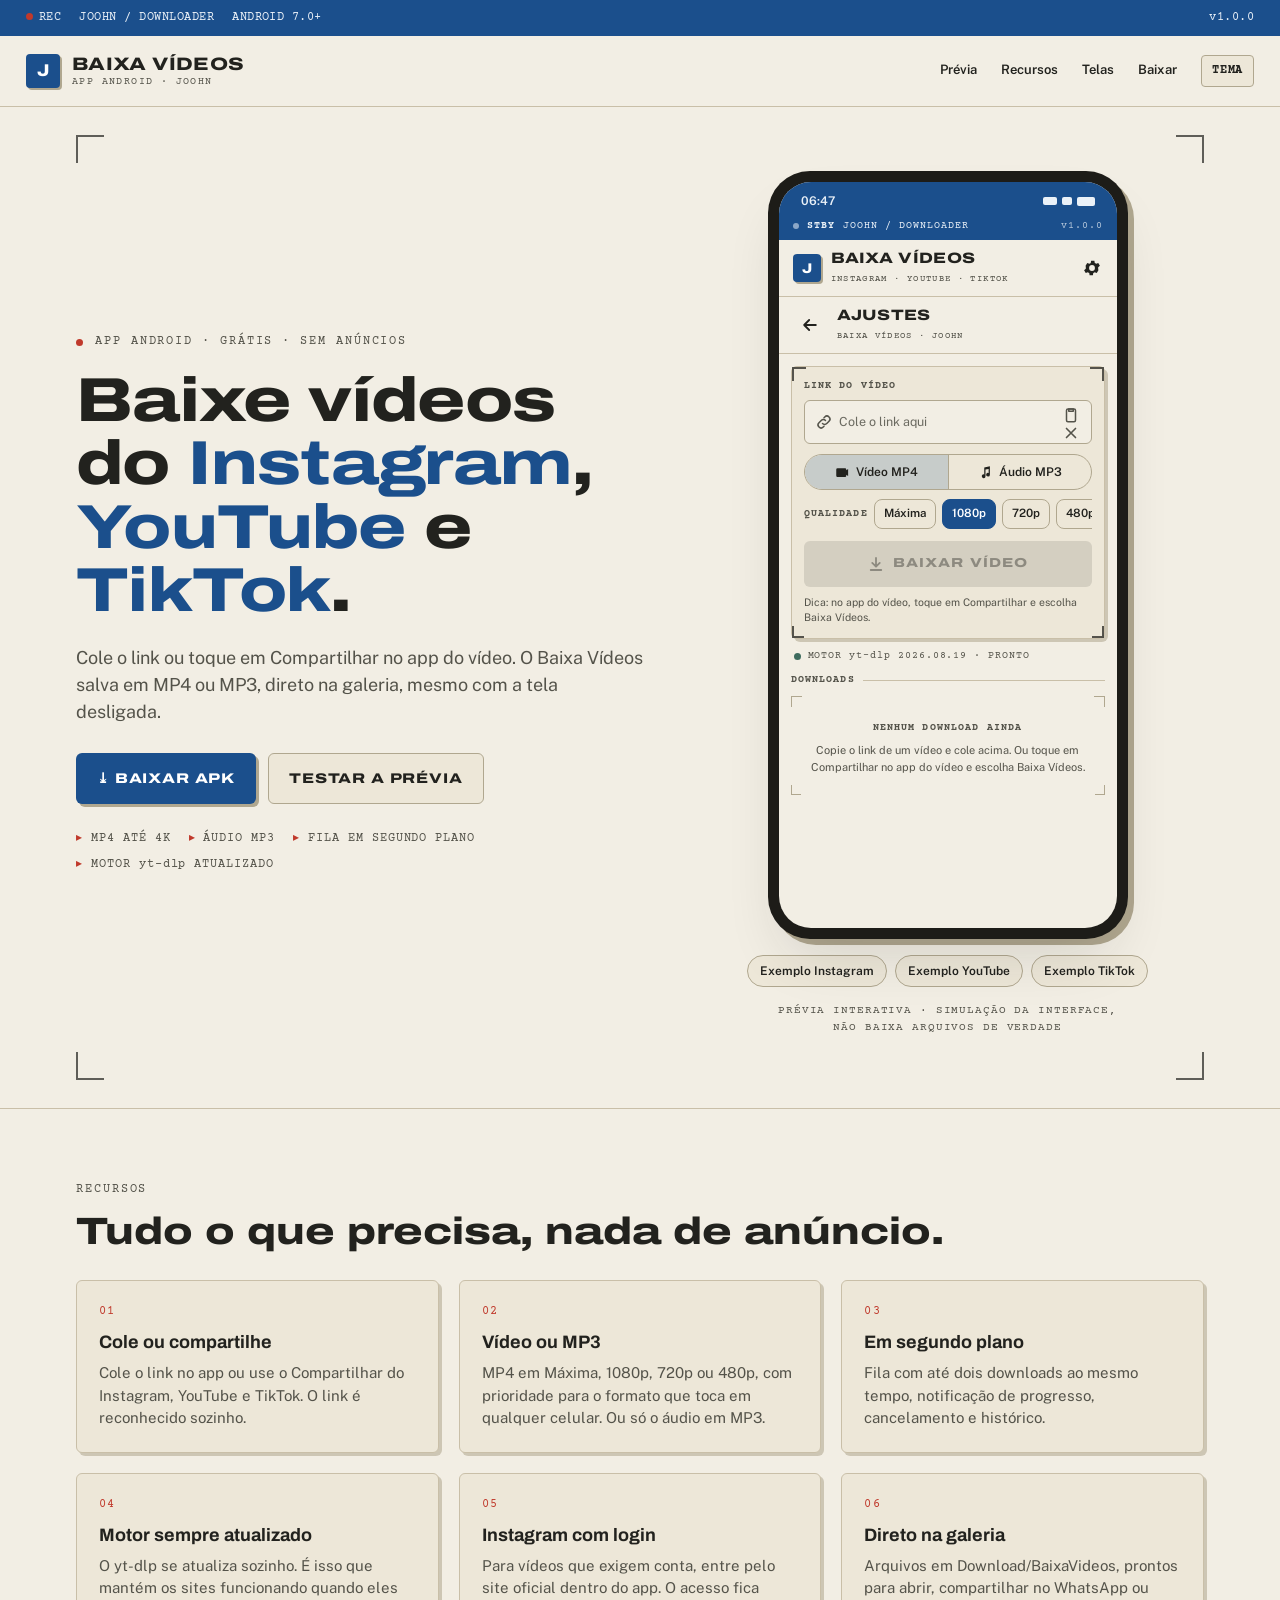
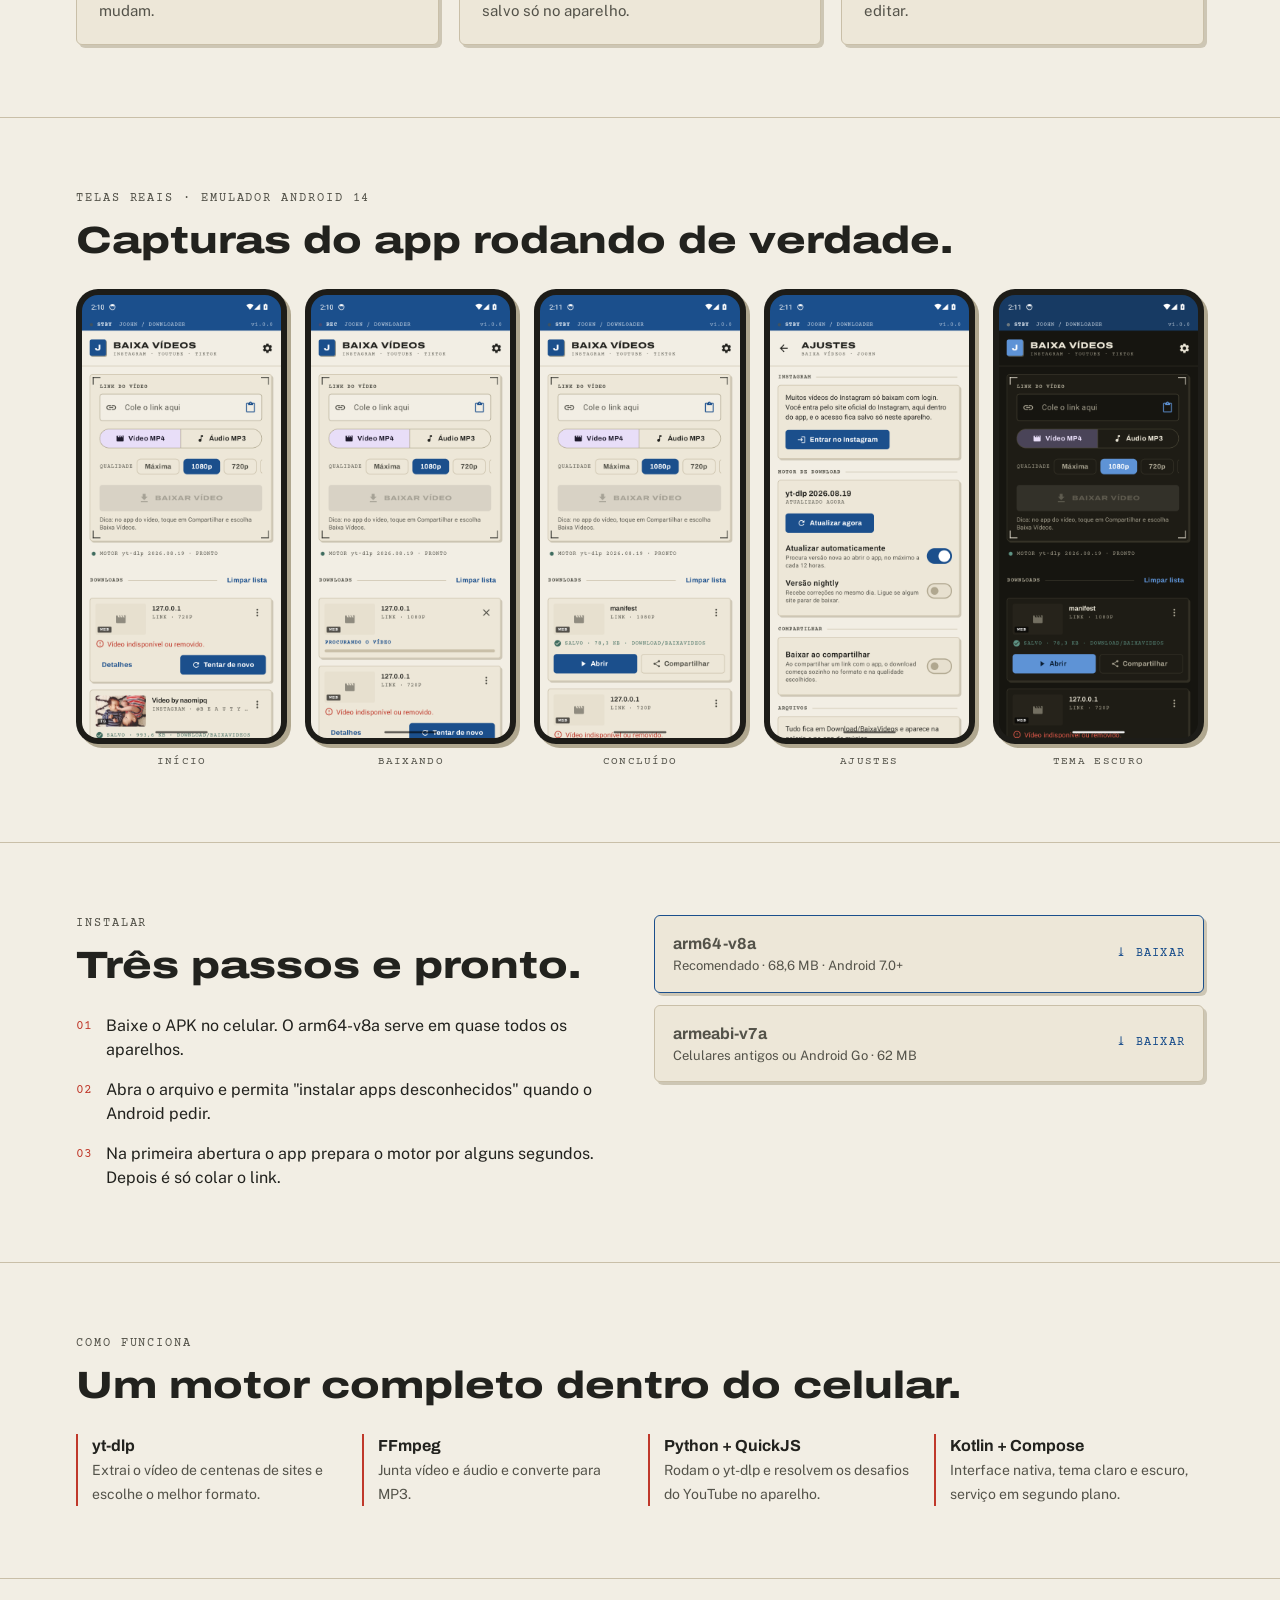
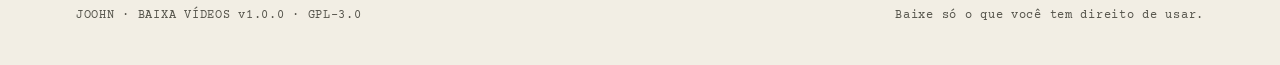
==== baixa-videos/index.html @ c822a789 "Baixa Vídeos: página de prévia interativa do app (index.html) [skip ci] Réplica da tela do app num c" ====
<!DOCTYPE html>
<html lang="pt-BR">
<head>
<meta charset="UTF-8">
<meta name="viewport" content="width=device-width, initial-scale=1.0">
<title>Baixa Vídeos · JOOHN</title>
<meta name="description" content="App Android para baixar vídeos e áudios do Instagram, YouTube e TikTok. Prévia interativa, telas reais e download do APK.">
<link rel="preconnect" href="https://fonts.googleapis.com">
<link rel="preconnect" href="https://fonts.gstatic.com" crossorigin>
<link href="https://fonts.googleapis.com/css2?family=Archivo:wdth,wght@62..125,500..900&family=Courier+Prime:wght@400;700&family=Public+Sans:wght@400;500;600&display=swap" rel="stylesheet">
<style>
  :root{
    --paper:#F2EEE4; --paper-2:#E7E0CF; --panel:#EDE7D8; --ink:#22221E; --ink-soft:#54534A;
    --blue:#1B4F8C; --blue-bright:#2E6DB4; --rec:#C0392B; --line:#C9BFA8; --line-dark:#B0A78F;
    --gold:#B98A2E; --green:#3E6B5E; --strip:#1B4F8C; --on-strip:#EAF1F8; --on-blue:#FFFFFF;
    --phone:#1D1C18; --shadow:rgba(34,34,30,.16);
    color-scheme: light;
  }
  @media (prefers-color-scheme: dark){
    :root:not([data-theme="light"]){
      --paper:#161510; --paper-2:#26231B; --panel:#1E1C15; --ink:#ECE7D8; --ink-soft:#A7A290;
      --blue:#5E93D6; --blue-bright:#82B2EE; --rec:#E15A4C; --line:#39362B; --line-dark:#4B4737;
      --gold:#CB9D41; --green:#5F9485; --strip:#173A63; --on-strip:#EAF1F8; --on-blue:#0B1E33;
      --phone:#050504; --shadow:rgba(0,0,0,.45);
      color-scheme: dark;
    }
  }
  :root[data-theme="dark"]{
    --paper:#161510; --paper-2:#26231B; --panel:#1E1C15; --ink:#ECE7D8; --ink-soft:#A7A290;
    --blue:#5E93D6; --blue-bright:#82B2EE; --rec:#E15A4C; --line:#39362B; --line-dark:#4B4737;
    --gold:#CB9D41; --green:#5F9485; --strip:#173A63; --on-strip:#EAF1F8; --on-blue:#0B1E33;
    --phone:#050504; --shadow:rgba(0,0,0,.45);
    color-scheme: dark;
  }
  *{box-sizing:border-box;margin:0;padding:0}
  html{scroll-behavior:smooth}
  body{background:var(--paper);color:var(--ink);font-family:"Public Sans",-apple-system,BlinkMacSystemFont,sans-serif;line-height:1.5;-webkit-font-smoothing:antialiased;overflow-x:hidden}
  a{color:inherit}
  .mono{font-family:"Courier Prime",monospace}
  .display{font-family:"Archivo",sans-serif;font-stretch:125%;font-weight:800}
  button{font:inherit;color:inherit;background:none;border:0;cursor:pointer}
  :focus-visible{outline:2px solid var(--blue-bright);outline-offset:2px}

  /* ===== faixa e navegação (iguais ao portfólio) ===== */
  .topbar{display:flex;justify-content:space-between;align-items:center;gap:16px;padding:9px 26px;background:var(--strip);color:var(--on-strip);font-family:"Courier Prime",monospace;font-size:12px;letter-spacing:.04em}
  .topbar .left{display:flex;gap:18px;align-items:center;flex-wrap:wrap}
  .dot{width:7px;height:7px;border-radius:50%;background:var(--rec);display:inline-block;margin-right:6px;animation:blink 1.3s ease-in-out infinite}
  @keyframes blink{50%{opacity:.25}}
  nav{display:flex;justify-content:space-between;align-items:center;padding:18px 26px;border-bottom:1px solid var(--line);gap:16px}
  .brand{display:flex;align-items:center;gap:12px;text-decoration:none}
  .mark{width:34px;height:34px;border-radius:4px;background:var(--blue);color:#fff;display:grid;place-items:center;font-family:"Archivo",sans-serif;font-stretch:125%;font-weight:800;font-size:17px;box-shadow:2px 2px 0 var(--line-dark);flex:none}
  .wordmark{font-family:"Archivo",sans-serif;font-stretch:125%;font-weight:800;font-size:18px;letter-spacing:.02em;line-height:1.1}
  .wordmark small{display:block;font-family:"Courier Prime",monospace;font-weight:400;font-size:10px;letter-spacing:.14em;color:var(--ink-soft);margin-top:2px}
  .navlinks{display:flex;gap:24px;align-items:center;font-size:13px;font-weight:600}
  .navlinks a{text-decoration:none;position:relative;padding-bottom:2px}
  .navlinks a::after{content:"";position:absolute;left:0;bottom:-2px;width:0;height:2px;background:var(--rec);transition:width .25s ease}
  .navlinks a:hover::after{width:100%}
  .theme-btn{border:1px solid var(--line-dark);border-radius:4px;padding:6px 10px;font-family:"Courier Prime",monospace;font-size:12px;letter-spacing:.06em;background:var(--panel)}

  /* ===== hero ===== */
  .wrap{max-width:1180px;margin:0 auto;padding:0 26px}
  .hero{position:relative;display:grid;grid-template-columns:minmax(0,1.05fr) minmax(0,.95fr);gap:48px;align-items:center;padding:64px 26px 72px;max-width:1180px;margin:0 auto}
  .frame{position:absolute;width:28px;height:28px;border:2px solid var(--ink);opacity:.7;pointer-events:none}
  .frame.tl{top:28px;left:26px;border-right:0;border-bottom:0}.frame.tr{top:28px;right:26px;border-left:0;border-bottom:0}
  .frame.bl{bottom:28px;left:26px;border-right:0;border-top:0}.frame.br{bottom:28px;right:26px;border-left:0;border-top:0}
  .eyebrow{font-family:"Courier Prime",monospace;font-size:12px;letter-spacing:.16em;color:var(--ink-soft);display:flex;align-items:center;gap:6px;margin-bottom:18px}
  h1{font-family:"Archivo",sans-serif;font-stretch:125%;font-weight:800;font-size:clamp(34px,5.2vw,62px);line-height:1.02;letter-spacing:-.01em}
  h1 .hl{color:var(--blue)}
  .lede{font-size:18px;color:var(--ink-soft);max-width:34em;margin:22px 0 28px}
  .ctas{display:flex;flex-wrap:wrap;gap:12px}
  .btn{display:inline-flex;align-items:center;gap:10px;padding:14px 20px;border-radius:6px;font-family:"Archivo",sans-serif;font-stretch:125%;font-weight:800;font-size:14px;letter-spacing:.06em;text-decoration:none;border:1px solid transparent;transition:transform .15s ease,box-shadow .15s ease}
  .btn.primary{background:var(--blue);color:var(--on-blue);box-shadow:3px 3px 0 var(--line-dark)}
  .btn.primary:hover{transform:translate(-1px,-1px);box-shadow:4px 4px 0 var(--line-dark)}
  .btn.ghost{border-color:var(--line-dark);background:var(--panel)}
  .specs{display:flex;flex-wrap:wrap;gap:8px 18px;margin-top:26px;font-family:"Courier Prime",monospace;font-size:12px;letter-spacing:.08em;color:var(--ink-soft)}
  .specs span::before{content:"▸ ";color:var(--rec)}

  /* ===== celular com a prévia ===== */
  .stage{display:flex;flex-direction:column;align-items:center;gap:16px}
  .phone{width:min(360px,100%);aspect-ratio:9/19.2;background:var(--phone);border-radius:42px;padding:11px;box-shadow:0 30px 60px -20px var(--shadow),6px 6px 0 var(--line-dark);position:relative}
  .screen{width:100%;height:100%;border-radius:32px;overflow:hidden;background:var(--paper);position:relative;display:flex;flex-direction:column;font-size:13px}
  .statusbar{background:var(--strip);color:var(--on-strip);display:flex;justify-content:space-between;align-items:center;padding:10px 22px 4px;font-family:"Public Sans",sans-serif;font-size:12px;font-weight:600}
  .statusbar .icons{display:flex;gap:5px;align-items:center}
  .statusbar .icons i{display:block;background:var(--on-strip);border-radius:2px}
  .app-strip{background:var(--strip);color:var(--on-strip);display:flex;align-items:center;gap:8px;padding:4px 14px 7px;font-family:"Courier Prime",monospace;font-size:10px;letter-spacing:.1em}
  .app-strip .rec{width:6px;height:6px;border-radius:50%;background:rgba(234,241,248,.55)}
  .app-strip.on .rec{background:#E15A4C;animation:blink 1.2s ease-in-out infinite}
  .app-strip b{font-weight:700}
  .app-strip .ver{margin-left:auto;opacity:.75}
  .app-header{display:flex;align-items:center;gap:10px;padding:10px 8px 10px 14px;border-bottom:1px solid var(--line);background:var(--paper)}
  .app-header .mark{width:28px;height:28px;font-size:14px;box-shadow:2px 2px 0 var(--line-dark)}
  .app-title{flex:1;min-width:0}
  .app-title strong{display:block;font-family:"Archivo",sans-serif;font-stretch:125%;font-weight:800;font-size:15px;letter-spacing:.02em;line-height:1.1}
  .app-title span{font-family:"Courier Prime",monospace;font-size:8.5px;letter-spacing:.16em;color:var(--ink-soft)}
  .icon-btn{width:34px;height:34px;display:grid;place-items:center;border-radius:50%;color:var(--ink)}
  .icon-btn:hover{background:var(--paper-2)}
  .icon-btn svg{width:20px;height:20px}
  .app-body{flex:1;overflow-y:auto;padding:12px 12px 18px;display:flex;flex-direction:column;gap:10px;scrollbar-width:none}
  .app-body::-webkit-scrollbar{display:none}

  .panel{position:relative;background:var(--panel);border:1px solid var(--line);border-radius:6px;box-shadow:3px 3px 0 color-mix(in srgb,var(--line-dark) 55%,transparent)}
  .vf{position:relative;padding:12px}
  .vf::before,.vf::after,.vf>.c1,.vf>.c2{content:"";position:absolute;width:12px;height:12px;border:2px solid color-mix(in srgb,var(--ink) 75%,transparent);pointer-events:none}
  .vf::before{top:0;left:0;border-right:0;border-bottom:0}.vf::after{top:0;right:0;border-left:0;border-bottom:0}
  .vf>.c1{bottom:0;left:0;border-right:0;border-top:0}.vf>.c2{bottom:0;right:0;border-left:0;border-top:0}
  .label{font-family:"Courier Prime",monospace;font-size:9.5px;letter-spacing:.12em;color:var(--ink-soft);font-weight:700}
  .row{display:flex;align-items:center;gap:8px}
  .spacer{flex:1}
  .detected{font-family:"Courier Prime",monospace;font-size:9.5px;letter-spacing:.12em;color:var(--blue);font-weight:700}
  .field{margin-top:7px;display:flex;align-items:center;gap:6px;border:1px solid var(--line-dark);border-radius:6px;background:var(--paper);padding:0 4px 0 10px;height:44px;transition:border-color .15s}
  .field:focus-within{border-color:var(--blue);box-shadow:0 0 0 1px var(--blue)}
  .field svg{width:18px;height:18px;color:var(--ink-soft);flex:none}
  .field input{flex:1;min-width:0;border:0;background:transparent;color:var(--ink);font:inherit;font-size:12.5px;outline:none}
  .field input::placeholder{color:var(--ink-soft);opacity:.85}
  .field .icon-btn{width:32px;height:32px;color:var(--blue)}
  .field.shake{animation:shake .35s}
  @keyframes shake{25%{transform:translateX(-4px)}75%{transform:translateX(4px)}}
  .seg{display:grid;grid-template-columns:1fr 1fr;margin-top:10px;border:1px solid var(--line-dark);border-radius:999px;overflow:hidden}
  .seg button{display:flex;align-items:center;justify-content:center;gap:6px;padding:8px 6px;font-size:12px;font-weight:600}
  .seg button+button{border-left:1px solid var(--line-dark)}
  .seg button[aria-pressed="true"]{background:color-mix(in srgb,var(--blue) 18%,var(--panel));color:var(--ink)}
  .seg svg{width:15px;height:15px}
  .quality{display:flex;align-items:center;gap:6px;margin-top:9px;overflow-x:auto;scrollbar-width:none}
  .chip{border:1px solid var(--line-dark);border-radius:8px;padding:5px 9px;font-size:11.5px;font-weight:600;white-space:nowrap;background:transparent}
  .chip[aria-pressed="true"]{background:var(--blue);border-color:var(--blue);color:var(--on-blue)}
  .go{margin-top:12px;width:100%;height:46px;border-radius:6px;background:var(--blue);color:var(--on-blue);display:flex;align-items:center;justify-content:center;gap:8px;font-family:"Archivo",sans-serif;font-stretch:125%;font-weight:800;font-size:13px;letter-spacing:.08em}
  .go:disabled{background:color-mix(in srgb,var(--ink) 12%,transparent);color:color-mix(in srgb,var(--ink) 40%,transparent);cursor:not-allowed}
  .go svg{width:18px;height:18px}
  .tip{margin-top:8px;font-size:10.5px;color:var(--ink-soft)}
  .engine{display:flex;align-items:center;gap:7px;padding:0 3px;font-family:"Courier Prime",monospace;font-size:9.5px;letter-spacing:.1em;color:var(--ink-soft)}
  .engine i{width:7px;height:7px;border-radius:50%;background:var(--green);flex:none}
  .section{display:flex;align-items:center;gap:8px;margin-top:4px}
  .section .line{flex:1;height:1px;background:var(--line)}
  .text-btn{color:var(--blue);font-size:11px;font-weight:600;padding:4px 6px;border-radius:4px}
  .empty{position:relative;padding:20px 16px;text-align:center}
  .empty::before,.empty::after,.empty>.c1,.empty>.c2{content:"";position:absolute;width:10px;height:10px;border:1.5px solid var(--line-dark)}
  .empty::before{top:0;left:0;border-right:0;border-bottom:0}.empty::after{top:0;right:0;border-left:0;border-bottom:0}
  .empty>.c1{bottom:0;left:0;border-right:0;border-top:0}.empty>.c2{bottom:0;right:0;border-left:0;border-top:0}
  .empty p{font-size:11px;color:var(--ink-soft);margin-top:7px}

  .task{padding:10px}
  .task-top{display:flex;gap:9px;align-items:flex-start}
  .thumb{width:78px;height:48px;border-radius:4px;flex:none;position:relative;overflow:hidden;background:var(--paper-2)}
  .thumb .art{position:absolute;inset:0}
  .thumb .badge{position:absolute;left:3px;bottom:3px;background:rgba(0,0,0,.65);color:#fff;font-family:"Courier Prime",monospace;font-size:7.5px;font-weight:700;padding:1px 3px;border-radius:2px;letter-spacing:.06em}
  .task-meta{flex:1;min-width:0}
  .task-title{font-family:"Archivo",sans-serif;font-weight:600;font-size:12px;line-height:1.25;display:-webkit-box;-webkit-line-clamp:2;-webkit-box-orient:vertical;overflow:hidden}
  .task-sub{font-family:"Courier Prime",monospace;font-size:8.5px;letter-spacing:.08em;color:var(--ink-soft);white-space:nowrap;overflow:hidden;text-overflow:ellipsis;margin-top:2px}
  .task .icon-btn{width:28px;height:28px;color:var(--ink-soft)}
  .task .icon-btn svg{width:16px;height:16px}
  .status{display:flex;align-items:center;gap:6px;margin-top:8px;font-family:"Courier Prime",monospace;font-size:8.8px;letter-spacing:.08em}
  .status .stage{color:var(--blue);font-weight:700;flex:1;min-width:0;white-space:nowrap;overflow:hidden;text-overflow:ellipsis}
  .status .nums{color:var(--ink-soft);white-space:nowrap}
  .bar{margin-top:6px;height:5px;border-radius:3px;background:var(--line);overflow:hidden;position:relative}
  .bar i{position:absolute;left:0;top:0;bottom:0;background:var(--blue);border-radius:3px;transition:width .25s linear}
  .bar.indet i{width:35% !important;animation:indet 1.1s ease-in-out infinite}
  @keyframes indet{0%{left:-35%}100%{left:100%}}
  .saved{display:flex;align-items:center;gap:5px;margin-top:8px;color:var(--green);font-family:"Courier Prime",monospace;font-size:8.6px;letter-spacing:.08em;white-space:nowrap;overflow:hidden}
  .saved svg{width:13px;height:13px;flex:none}
  .actions{display:grid;grid-template-columns:1fr 1fr;gap:7px;margin-top:8px}
  .actions button{height:32px;border-radius:6px;font-size:11.5px;font-weight:600;display:flex;align-items:center;justify-content:center;gap:5px}
  .actions .fill{background:var(--blue);color:var(--on-blue)}
  .actions .out{border:1px solid var(--line-dark)}
  .actions svg{width:14px;height:14px}
  .canceled{display:flex;align-items:center;margin-top:8px;font-family:"Courier Prime",monospace;font-size:9px;letter-spacing:.1em;color:var(--ink-soft);font-weight:700}

  .toast{position:absolute;left:50%;bottom:22px;transform:translate(-50%,20px);background:var(--ink);color:var(--paper);font-size:11.5px;padding:9px 14px;border-radius:6px;opacity:0;transition:all .25s;pointer-events:none;width:max-content;max-width:86%;text-align:center}
  .toast.show{opacity:1;transform:translate(-50%,0)}

  /* tela de ajustes */
  .settings{display:none;flex-direction:column;gap:14px}
  .screen.on-settings .home{display:none}
  .screen.on-settings .settings{display:flex}
  .set-panel{padding:12px}
  .set-panel p{font-size:11.5px;line-height:1.45}
  .set-panel .small{font-size:10.5px;color:var(--ink-soft)}
  .pill-btn{margin-top:9px;display:inline-flex;align-items:center;gap:6px;background:var(--blue);color:var(--on-blue);font-size:11.5px;font-weight:600;border-radius:6px;padding:8px 12px}
  .switch-row{display:flex;align-items:center;gap:10px;padding:7px 0}
  .switch-row div{flex:1}
  .switch-row strong{display:block;font-size:11.5px}
  .switch-row span{font-size:10px;color:var(--ink-soft);line-height:1.35;display:block}
  .switch{width:36px;height:20px;border-radius:999px;background:var(--line-dark);position:relative;flex:none;transition:background .2s}
  .switch::after{content:"";position:absolute;top:3px;left:3px;width:14px;height:14px;border-radius:50%;background:var(--paper);transition:transform .2s}
  .switch[aria-checked="true"]{background:var(--blue)}
  .switch[aria-checked="true"]::after{transform:translateX(16px);background:#fff}
  .ver-big{font-family:"Archivo",sans-serif;font-weight:700;font-size:14px}

  .stage-note{font-family:"Courier Prime",monospace;font-size:11px;letter-spacing:.08em;color:var(--ink-soft);text-align:center;max-width:360px}
  .samples{display:flex;flex-wrap:wrap;justify-content:center;gap:8px}
  .samples button{border:1px solid var(--line-dark);background:var(--panel);border-radius:999px;padding:6px 12px;font-size:12px;font-weight:600}
  .samples button:hover{border-color:var(--blue);color:var(--blue)}

  /* ===== seções ===== */
  section.block{padding:72px 0;border-top:1px solid var(--line)}
  .kicker{font-family:"Courier Prime",monospace;font-size:12px;letter-spacing:.16em;color:var(--ink-soft);margin-bottom:12px}
  h2{font-family:"Archivo",sans-serif;font-stretch:125%;font-weight:800;font-size:clamp(26px,3.4vw,38px);line-height:1.08;margin-bottom:28px}
  .grid{display:grid;grid-template-columns:repeat(3,minmax(0,1fr));gap:20px}
  .card{background:var(--panel);border:1px solid var(--line);border-radius:6px;padding:22px;box-shadow:3px 3px 0 color-mix(in srgb,var(--line-dark) 55%,transparent)}
  .card .num{font-family:"Courier Prime",monospace;font-size:12px;color:var(--rec);letter-spacing:.1em}
  .card h3{font-family:"Archivo",sans-serif;font-weight:700;font-size:18px;margin:8px 0 6px}
  .card p{color:var(--ink-soft);font-size:15px}
  .shots{display:grid;grid-template-columns:repeat(5,minmax(0,1fr));gap:18px}
  .shot{display:flex;flex-direction:column;gap:10px;align-items:center}
  .shot .bezel{background:var(--phone);border-radius:22px;padding:6px;width:100%;box-shadow:4px 4px 0 var(--line-dark)}
  .shot img{display:block;width:100%;border-radius:16px;aspect-ratio:1080/2400;object-fit:cover;background:var(--paper-2)}
  .shot figcaption{font-family:"Courier Prime",monospace;font-size:11px;letter-spacing:.12em;color:var(--ink-soft)}
  .install{display:grid;grid-template-columns:minmax(0,1fr) minmax(0,1fr);gap:28px;align-items:start}
  .steps{list-style:none;counter-reset:s;display:flex;flex-direction:column;gap:16px}
  .steps li{counter-increment:s;display:flex;gap:14px;align-items:flex-start;font-size:16px}
  .steps li::before{content:counter(s,decimal-leading-zero);font-family:"Courier Prime",monospace;color:var(--rec);font-size:13px;padding-top:3px}
  .dl{display:flex;flex-direction:column;gap:12px}
  .dl a{display:flex;align-items:center;gap:14px;text-decoration:none;padding:16px 18px;border-radius:6px;border:1px solid var(--line);background:var(--panel);box-shadow:3px 3px 0 color-mix(in srgb,var(--line-dark) 55%,transparent)}
  .dl a.rec1{border-color:var(--blue)}
  .dl a strong{display:block;font-family:"Archivo",sans-serif;font-weight:700;font-size:16px}
  .dl a span{font-size:13px;color:var(--ink-soft)}
  .dl a .arrow{margin-left:auto;font-family:"Courier Prime",monospace;font-size:12px;letter-spacing:.1em;color:var(--blue);white-space:nowrap}
  .tech{display:grid;grid-template-columns:repeat(4,minmax(0,1fr));gap:16px}
  .tech div{border-left:2px solid var(--rec);padding-left:14px}
  .tech strong{font-family:"Archivo",sans-serif;font-weight:700;display:block}
  .tech span{font-size:14px;color:var(--ink-soft)}
  footer{border-top:1px solid var(--line);padding:28px 0 40px;font-family:"Courier Prime",monospace;font-size:12px;letter-spacing:.06em;color:var(--ink-soft)}
  footer .wrap{display:flex;justify-content:space-between;gap:16px;flex-wrap:wrap}

  @media (max-width:980px){
    .hero{grid-template-columns:1fr;padding-top:48px}
    .grid{grid-template-columns:1fr 1fr}
    .shots{grid-template-columns:repeat(3,minmax(0,1fr))}
    .install{grid-template-columns:1fr}
    .tech{grid-template-columns:1fr 1fr}
  }
  @media (max-width:680px){
    .topbar{padding:8px 16px}.topbar .hide-sm{display:none}
    nav{padding:14px 16px}.navlinks a{display:none}
    .wrap{padding:0 16px}
    .hero{padding:40px 16px 56px;gap:36px}
    .frame{display:none}
    .lede{font-size:16px}
    .grid,.tech{grid-template-columns:1fr}
    .shots{grid-template-columns:repeat(2,minmax(0,1fr))}
    section.block{padding:56px 0}
  }
  @media (prefers-reduced-motion: reduce){
    *{animation:none !important;transition:none !important}
    html{scroll-behavior:auto}
  }
</style>
</head>
<body>

<div class="topbar">
  <div class="left"><span><span class="dot"></span>REC</span><span>JOOHN / DOWNLOADER</span><span class="hide-sm">ANDROID 7.0+</span></div>
  <div>v1.0.0</div>
</div>

<nav>
  <a class="brand" href="#topo" aria-label="Baixa Vídeos, início">
    <span class="mark">J</span>
    <span class="wordmark">BAIXA VÍDEOS<small>APP ANDROID · JOOHN</small></span>
  </a>
  <div class="navlinks">
    <a href="#previa">Prévia</a>
    <a href="#recursos">Recursos</a>
    <a href="#telas">Telas</a>
    <a href="#baixar">Baixar</a>
    <button class="theme-btn" id="themeBtn" type="button" aria-label="Alternar tema claro e escuro">TEMA</button>
  </div>
</nav>

<header class="hero" id="topo">
  <span class="frame tl"></span><span class="frame tr"></span><span class="frame bl"></span><span class="frame br"></span>
  <div>
    <div class="eyebrow"><span class="dot"></span>APP ANDROID · GRÁTIS · SEM ANÚNCIOS</div>
    <h1>Baixe vídeos do <span class="hl">Instagram</span>, <span class="hl">YouTube</span> e <span class="hl">TikTok</span>.</h1>
    <p class="lede">Cole o link ou toque em Compartilhar no app do vídeo. O Baixa Vídeos salva em MP4 ou MP3, direto na galeria, mesmo com a tela desligada.</p>
    <div class="ctas">
      <a class="btn primary" href="apk/BaixaVideos-1.0.0-arm64-v8a.apk" download>⤓ BAIXAR APK</a>
      <a class="btn ghost" href="#previa">TESTAR A PRÉVIA</a>
    </div>
    <div class="specs"><span>MP4 ATÉ 4K</span><span>ÁUDIO MP3</span><span>FILA EM SEGUNDO PLANO</span><span>MOTOR yt-dlp ATUALIZADO</span></div>
  </div>

  <div class="stage" id="previa">
    <div class="phone" aria-label="Prévia interativa do app">
      <div class="screen" id="screen">
        <div class="statusbar"><span id="clock">09:41</span><span class="icons"><i style="width:14px;height:8px"></i><i style="width:10px;height:8px"></i><i style="width:18px;height:9px;border-radius:2px"></i></span></div>
        <div class="app-strip" id="strip"><span class="rec"></span><b id="stripState">STBY</b><span>JOOHN / DOWNLOADER</span><span class="ver">v1.0.0</span></div>

        <div class="app-header" id="headerHome">
          <span class="mark">J</span>
          <div class="app-title"><strong>BAIXA VÍDEOS</strong><span>INSTAGRAM · YOUTUBE · TIKTOK</span></div>
          <button class="icon-btn" id="openSettings" type="button" aria-label="Ajustes">
            <svg viewBox="0 0 24 24" fill="currentColor"><path d="M19.4 13a7.5 7.5 0 0 0 0-2l2.1-1.6-2-3.5-2.5 1a7.4 7.4 0 0 0-1.7-1l-.4-2.6h-4l-.4 2.6c-.6.3-1.2.6-1.7 1l-2.5-1-2 3.5L4.6 11a7.5 7.5 0 0 0 0 2l-2.1 1.6 2 3.5 2.5-1c.5.4 1.1.7 1.7 1l.4 2.6h4l.4-2.6c.6-.3 1.2-.6 1.7-1l2.5 1 2-3.5zM12 15.5a3.5 3.5 0 1 1 0-7 3.5 3.5 0 0 1 0 7z"/></svg>
          </button>
        </div>
        <div class="app-header" id="headerSettings" hidden>
          <button class="icon-btn" id="closeSettings" type="button" aria-label="Voltar">
            <svg viewBox="0 0 24 24" fill="none" stroke="currentColor" stroke-width="2.2" stroke-linecap="round" stroke-linejoin="round"><path d="M19 12H5M11 6l-6 6 6 6"/></svg>
          </button>
          <div class="app-title"><strong>AJUSTES</strong><span>BAIXA VÍDEOS · JOOHN</span></div>
        </div>

        <div class="app-body">
          <div class="home">
            <div class="panel"><div class="vf"><span class="c1"></span><span class="c2"></span>
              <div class="row"><span class="label">LINK DO VÍDEO</span><span class="spacer"></span><span class="detected" id="detected"></span></div>
              <div class="field" id="field">
                <svg viewBox="0 0 24 24" fill="none" stroke="currentColor" stroke-width="2" stroke-linecap="round"><path d="M10 14a4 4 0 0 0 5.7 0l3-3a4 4 0 0 0-5.7-5.7l-1 1M14 10a4 4 0 0 0-5.7 0l-3 3a4 4 0 0 0 5.7 5.7l1-1"/></svg>
                <input id="url" type="url" inputmode="url" autocomplete="off" placeholder="Cole o link aqui" aria-label="Link do vídeo">
                <button class="icon-btn" id="fieldBtn" type="button" aria-label="Colar link">
                  <svg id="icoPaste" viewBox="0 0 24 24" fill="none" stroke="currentColor" stroke-width="2" stroke-linejoin="round"><rect x="6" y="4" width="12" height="17" rx="2"/><path d="M9 4h6v3H9z"/></svg>
                  <svg id="icoClear" viewBox="0 0 24 24" fill="none" stroke="currentColor" stroke-width="2.2" stroke-linecap="round" hidden><path d="M6 6l12 12M18 6L6 18"/></svg>
                </button>
              </div>
              <div class="seg" role="group" aria-label="Formato">
                <button type="button" data-mode="video" aria-pressed="true"><svg viewBox="0 0 24 24" fill="currentColor"><path d="M4 5h12a2 2 0 0 1 2 2v1.5l3-2v11l-3-2V17a2 2 0 0 1-2 2H4a2 2 0 0 1-2-2V7a2 2 0 0 1 2-2z"/></svg>Vídeo MP4</button>
                <button type="button" data-mode="audio" aria-pressed="false"><svg viewBox="0 0 24 24" fill="currentColor"><path d="M10 4l9-2v13.5a3 3 0 1 1-2-2.8V6.2l-5 1.1V18a3 3 0 1 1-2-2.8z"/></svg>Áudio MP3</button>
              </div>
              <div class="quality" id="quality" role="group" aria-label="Qualidade">
                <span class="label">QUALIDADE</span>
                <button class="chip" type="button" data-q="Máxima" aria-pressed="false">Máxima</button>
                <button class="chip" type="button" data-q="1080p" aria-pressed="true">1080p</button>
                <button class="chip" type="button" data-q="720p" aria-pressed="false">720p</button>
                <button class="chip" type="button" data-q="480p" aria-pressed="false">480p</button>
              </div>
              <button class="go" id="go" type="button" disabled>
                <svg viewBox="0 0 24 24" fill="none" stroke="currentColor" stroke-width="2.4" stroke-linecap="round" stroke-linejoin="round"><path d="M12 4v11M7 10.5l5 5 5-5M5 20h14"/></svg>
                <span id="goText">BAIXAR VÍDEO</span>
              </button>
              <p class="tip" id="tip">Dica: no app do vídeo, toque em Compartilhar e escolha Baixa Vídeos.</p>
            </div></div>

            <div class="engine" style="margin-top:10px"><i></i>MOTOR yt-dlp 2026.08.19 · PRONTO</div>
            <div class="section" style="margin-top:10px"><span class="label">DOWNLOADS</span><span class="line"></span><button class="text-btn" id="clear" type="button" hidden>Limpar lista</button></div>
            <div id="list" style="display:flex;flex-direction:column;gap:10px;margin-top:8px">
              <div class="empty" id="empty"><span class="c1"></span><span class="c2"></span>
                <span class="label">NENHUM DOWNLOAD AINDA</span>
                <p>Copie o link de um vídeo e cole acima. Ou toque em Compartilhar no app do vídeo e escolha Baixa Vídeos.</p>
              </div>
            </div>
          </div>

          <div class="settings">
            <div><span class="label">INSTAGRAM</span>
              <div class="panel set-panel" style="margin-top:7px">
                <p>Muitos vídeos do Instagram só baixam com login. Você entra pelo site oficial, aqui dentro do app, e o acesso fica salvo só no aparelho.</p>
                <button class="pill-btn" type="button" data-toast="Na prévia o login fica desativado.">Entrar no Instagram</button>
              </div>
            </div>
            <div><span class="label">MOTOR DE DOWNLOAD</span>
              <div class="panel set-panel" style="margin-top:7px">
                <div class="ver-big">yt-dlp 2026.08.19</div>
                <div class="label" style="font-weight:400;margin-top:2px">JÁ ESTÁ NA VERSÃO MAIS NOVA</div>
                <button class="pill-btn" type="button" data-toast="Motor atualizado: yt-dlp 2026.08.19">Atualizar agora</button>
                <div class="switch-row"><div><strong>Atualizar automaticamente</strong><span>Procura versão nova ao abrir o app.</span></div><button class="switch" type="button" role="switch" aria-checked="true" aria-label="Atualizar automaticamente"></button></div>
                <div class="switch-row"><div><strong>Versão nightly</strong><span>Correções no mesmo dia, se algum site parar.</span></div><button class="switch" type="button" role="switch" aria-checked="false" aria-label="Versão nightly"></button></div>
              </div>
            </div>
            <div><span class="label">COMPARTILHAR</span>
              <div class="panel set-panel" style="margin-top:7px">
                <div class="switch-row"><div><strong>Baixar ao compartilhar</strong><span>O download começa sozinho ao receber um link.</span></div><button class="switch" type="button" role="switch" aria-checked="false" aria-label="Baixar ao compartilhar"></button></div>
              </div>
            </div>
            <div><span class="label">ARQUIVOS</span>
              <div class="panel set-panel" style="margin-top:7px"><p>Tudo fica em Download/BaixaVideos e aparece na galeria e no app de música.</p></div>
            </div>
            <div><span class="label">SOBRE</span>
              <div class="panel set-panel" style="margin-top:7px"><p><strong>Baixa Vídeos 1.0.0 · JOOHN</strong></p><p class="small" style="margin-top:4px">Feito com yt-dlp, youtubedl-android, FFmpeg, Python e QuickJS.</p></div>
            </div>
          </div>
        </div>
        <div class="toast" id="toast" role="status" aria-live="polite"></div>
      </div>
    </div>
    <div class="samples" aria-label="Links de exemplo">
      <button type="button" data-sample="https://www.instagram.com/reel/PreviaJoohn01/">Exemplo Instagram</button>
      <button type="button" data-sample="https://youtu.be/PreviaJoohn02">Exemplo YouTube</button>
      <button type="button" data-sample="https://www.tiktok.com/@joohn/video/7000000000000000003">Exemplo TikTok</button>
    </div>
    <p class="stage-note">PRÉVIA INTERATIVA · SIMULAÇÃO DA INTERFACE, NÃO BAIXA ARQUIVOS DE VERDADE</p>
  </div>
</header>

<section class="block" id="recursos">
  <div class="wrap">
    <div class="kicker">RECURSOS</div>
    <h2>Tudo o que precisa, nada de anúncio.</h2>
    <div class="grid">
      <div class="card"><div class="num">01</div><h3>Cole ou compartilhe</h3><p>Cole o link no app ou use o Compartilhar do Instagram, YouTube e TikTok. O link é reconhecido sozinho.</p></div>
      <div class="card"><div class="num">02</div><h3>Vídeo ou MP3</h3><p>MP4 em Máxima, 1080p, 720p ou 480p, com prioridade para o formato que toca em qualquer celular. Ou só o áudio em MP3.</p></div>
      <div class="card"><div class="num">03</div><h3>Em segundo plano</h3><p>Fila com até dois downloads ao mesmo tempo, notificação de progresso, cancelamento e histórico.</p></div>
      <div class="card"><div class="num">04</div><h3>Motor sempre atualizado</h3><p>O yt-dlp se atualiza sozinho. É isso que mantém os sites funcionando quando eles mudam.</p></div>
      <div class="card"><div class="num">05</div><h3>Instagram com login</h3><p>Para vídeos que exigem conta, entre pelo site oficial dentro do app. O acesso fica salvo só no aparelho.</p></div>
      <div class="card"><div class="num">06</div><h3>Direto na galeria</h3><p>Arquivos em Download/BaixaVideos, prontos para abrir, compartilhar no WhatsApp ou editar.</p></div>
    </div>
  </div>
</section>

<section class="block" id="telas">
  <div class="wrap">
    <div class="kicker">TELAS REAIS · EMULADOR ANDROID 14</div>
    <h2>Capturas do app rodando de verdade.</h2>
    <div class="shots" id="shots">
      <figure class="shot"><div class="bezel"><img src="docs/screenshots/01_inicio.png" alt="Tela inicial do Baixa Vídeos" loading="lazy"></div><figcaption>INÍCIO</figcaption></figure>
      <figure class="shot"><div class="bezel"><img src="docs/screenshots/02_baixando.png" alt="Download em andamento" loading="lazy"></div><figcaption>BAIXANDO</figcaption></figure>
      <figure class="shot"><div class="bezel"><img src="docs/screenshots/03_concluido.png" alt="Download concluído" loading="lazy"></div><figcaption>CONCLUÍDO</figcaption></figure>
      <figure class="shot"><div class="bezel"><img src="docs/screenshots/04_ajustes.png" alt="Tela de ajustes" loading="lazy"></div><figcaption>AJUSTES</figcaption></figure>
      <figure class="shot"><div class="bezel"><img src="docs/screenshots/05_inicio_escuro.png" alt="Tela inicial no tema escuro" loading="lazy"></div><figcaption>TEMA ESCURO</figcaption></figure>
    </div>
  </div>
</section>

<section class="block" id="baixar">
  <div class="wrap install">
    <div>
      <div class="kicker">INSTALAR</div>
      <h2>Três passos e pronto.</h2>
      <ol class="steps">
        <li>Baixe o APK no celular. O arm64-v8a serve em quase todos os aparelhos.</li>
        <li>Abra o arquivo e permita "instalar apps desconhecidos" quando o Android pedir.</li>
        <li>Na primeira abertura o app prepara o motor por alguns segundos. Depois é só colar o link.</li>
      </ol>
    </div>
    <div class="dl">
      <a class="rec1" href="apk/BaixaVideos-1.0.0-arm64-v8a.apk" download><span><strong>arm64-v8a</strong><span>Recomendado · 68,6 MB · Android 7.0+</span></span><span class="arrow">⤓ BAIXAR</span></a>
      <a href="apk/BaixaVideos-1.0.0-armeabi-v7a.apk" download><span><strong>armeabi-v7a</strong><span>Celulares antigos ou Android Go · 62 MB</span></span><span class="arrow">⤓ BAIXAR</span></a>
    </div>
  </div>
</section>

<section class="block">
  <div class="wrap">
    <div class="kicker">COMO FUNCIONA</div>
    <h2>Um motor completo dentro do celular.</h2>
    <div class="tech">
      <div><strong>yt-dlp</strong><span>Extrai o vídeo de centenas de sites e escolhe o melhor formato.</span></div>
      <div><strong>FFmpeg</strong><span>Junta vídeo e áudio e converte para MP3.</span></div>
      <div><strong>Python + QuickJS</strong><span>Rodam o yt-dlp e resolvem os desafios do YouTube no aparelho.</span></div>
      <div><strong>Kotlin + Compose</strong><span>Interface nativa, tema claro e escuro, serviço em segundo plano.</span></div>
    </div>
  </div>
</section>

<footer>
  <div class="wrap">
    <span>JOOHN · BAIXA VÍDEOS v1.0.0 · GPL-3.0</span>
    <span>Baixe só o que você tem direito de usar.</span>
  </div>
</footer>

<script>
(function () {
  "use strict";
  var root = document.documentElement;

  // Tema: segue o sistema, com troca manual guardada neste navegador.
  try { var saved = localStorage.getItem("bv-theme"); if (saved) root.setAttribute("data-theme", saved); } catch (e) {}
  document.getElementById("themeBtn").addEventListener("click", function () {
    var dark = root.getAttribute("data-theme") === "dark" ||
      (!root.getAttribute("data-theme") && matchMedia("(prefers-color-scheme: dark)").matches);
    var next = dark ? "light" : "dark";
    root.setAttribute("data-theme", next);
    try { localStorage.setItem("bv-theme", next); } catch (e) {}
  });

  // Capturas reais: some com a seção se as imagens ainda não existirem.
  var shots = document.querySelectorAll("#shots img");
  var failed = 0;
  shots.forEach(function (img) {
    img.addEventListener("error", function () {
      img.closest(".shot").style.display = "none";
      failed++;
      if (failed === shots.length) document.getElementById("telas").style.display = "none";
    });
  });

  // ===== Prévia interativa =====
  var $ = function (id) { return document.getElementById(id); };
  var screen = $("screen"), url = $("url"), go = $("go"), goText = $("goText"), detected = $("detected");
  var field = $("field"), icoPaste = $("icoPaste"), icoClear = $("icoClear"), list = $("list"), empty = $("empty");
  var strip = $("strip"), stripState = $("stripState"), clearBtn = $("clear"), tip = $("tip");
  var state = { mode: "video", quality: "1080p", tasks: [] };

  var now = new Date();
  $("clock").textContent = String(now.getHours()).padStart(2, "0") + ":" + String(now.getMinutes()).padStart(2, "0");

  var PLATFORMS = {
    youtube: { label: "YOUTUBE", badge: "YT", title: "Making of: ensaio gravado em fita VHS", user: "joohnvictor", art: "linear-gradient(135deg,#1B4F8C,#C0392B)" },
    instagram: { label: "INSTAGRAM", badge: "IG", title: "Reel de bastidores do portfólio", user: "joohn", art: "linear-gradient(135deg,#B98A2E,#C0392B 60%,#1B4F8C)" },
    tiktok: { label: "TIKTOK", badge: "TT", title: "Transição de câmera em 3 passos", user: "joohn", art: "linear-gradient(135deg,#22221E,#2E6DB4 70%,#E15A4C)" },
    other: { label: "LINK", badge: "WEB", title: "Vídeo da web", user: null, art: "linear-gradient(135deg,#3E6B5E,#1B4F8C)" }
  };

  function platformOf(link) {
    var m = /^https?:\/\/(?:[^@\/?#]*@)?([^\/?#:]+)/i.exec(link || "");
    if (!m || m[1].indexOf(".") < 0) return null;
    var host = m[1].toLowerCase();
    function is(d) { return host === d || host.slice(-(d.length + 1)) === "." + d; }
    if (is("youtube.com") || is("youtu.be")) return "youtube";
    if (is("instagram.com") || is("instagr.am")) return "instagram";
    if (is("tiktok.com")) return "tiktok";
    return "other";
  }
  function extractUrl(text) {
    var m = /https?:\/\/[^\s<>"'`]+/i.exec(text || "");
    return m ? m[0].replace(/[.,;:!?)\]}]+$/, "") : null;
  }

  function toast(msg) {
    var t = $("toast");
    t.textContent = msg;
    t.classList.add("show");
    clearTimeout(toast.timer);
    toast.timer = setTimeout(function () { t.classList.remove("show"); }, 2200);
  }

  function refreshInput() {
    var link = extractUrl(url.value);
    var p = link ? platformOf(link) : null;
    detected.textContent = p ? "● " + PLATFORMS[p].label : "";
    go.disabled = !p;
    var emptyField = url.value.length === 0;
    icoPaste.hidden = !emptyField;
    icoClear.hidden = emptyField;
    $("fieldBtn").setAttribute("aria-label", emptyField ? "Colar link" : "Limpar");
    tip.hidden = !emptyField;
  }

  url.addEventListener("input", refreshInput);
  url.addEventListener("keydown", function (e) { if (e.key === "Enter") start(); });
  $("fieldBtn").addEventListener("click", function () {
    if (url.value) { url.value = ""; refreshInput(); url.focus(); return; }
    if (navigator.clipboard && navigator.clipboard.readText) {
      navigator.clipboard.readText().then(function (text) {
        if (text) { url.value = extractUrl(text) || text.trim(); refreshInput(); }
        else toast("A área de transferência está vazia.");
      }).catch(function () { toast("Use um dos links de exemplo abaixo do celular."); });
    } else {
      toast("Use um dos links de exemplo abaixo do celular.");
    }
  });
  document.querySelectorAll("[data-sample]").forEach(function (b) {
    b.addEventListener("click", function () {
      screen.classList.remove("on-settings"); showHeader(false);
      url.value = b.getAttribute("data-sample"); refreshInput();
    });
  });

  document.querySelectorAll(".seg button").forEach(function (b) {
    b.addEventListener("click", function () {
      state.mode = b.getAttribute("data-mode");
      document.querySelectorAll(".seg button").forEach(function (o) { o.setAttribute("aria-pressed", String(o === b)); });
      $("quality").style.display = state.mode === "video" ? "flex" : "none";
      goText.textContent = state.mode === "video" ? "BAIXAR VÍDEO" : "BAIXAR ÁUDIO";
    });
  });
  document.querySelectorAll(".chip").forEach(function (b) {
    b.addEventListener("click", function () {
      state.quality = b.getAttribute("data-q");
      document.querySelectorAll(".chip").forEach(function (o) { o.setAttribute("aria-pressed", String(o === b)); });
    });
  });
  go.addEventListener("click", start);

  function showHeader(settings) {
    $("headerHome").hidden = settings;
    $("headerSettings").hidden = !settings;
  }
  $("openSettings").addEventListener("click", function () { screen.classList.add("on-settings"); showHeader(true); });
  $("closeSettings").addEventListener("click", function () { screen.classList.remove("on-settings"); showHeader(false); });
  document.querySelectorAll(".switch").forEach(function (s) {
    s.addEventListener("click", function () { s.setAttribute("aria-checked", String(s.getAttribute("aria-checked") !== "true")); });
  });
  document.querySelectorAll("[data-toast]").forEach(function (b) {
    b.addEventListener("click", function () { toast(b.getAttribute("data-toast")); });
  });
  clearBtn.addEventListener("click", function () {
    state.tasks = state.tasks.filter(function (t) { return t.active; });
    render();
  });

  var ICON = {
    close: '<svg viewBox="0 0 24 24" fill="none" stroke="currentColor" stroke-width="2.2" stroke-linecap="round"><path d="M6 6l12 12M18 6L6 18"/></svg>',
    more: '<svg viewBox="0 0 24 24" fill="currentColor"><circle cx="12" cy="5" r="2"/><circle cx="12" cy="12" r="2"/><circle cx="12" cy="19" r="2"/></svg>',
    check: '<svg viewBox="0 0 24 24" fill="currentColor"><path d="M12 2a10 10 0 1 0 0 20 10 10 0 0 0 0-20zm-1.4 14.2L6.3 12l1.4-1.4 2.9 2.8 5.7-5.6 1.4 1.4z"/></svg>',
    play: '<svg viewBox="0 0 24 24" fill="currentColor"><path d="M8 5v14l11-7z"/></svg>',
    share: '<svg viewBox="0 0 24 24" fill="currentColor"><path d="M18 16a3 3 0 0 0-2.4 1.2l-6.7-3.4a3 3 0 0 0 0-1.6l6.7-3.4A3 3 0 1 0 15 7l-6.7 3.4a3 3 0 1 0 0 3.2L15 17a3 3 0 1 0 3-1z"/></svg>'
  };

  function esc(s) { return String(s).replace(/[&<>"]/g, function (c) { return { "&": "&amp;", "<": "&lt;", ">": "&gt;", '"': "&quot;" }[c]; }); }

  function render() {
    var active = state.tasks.some(function (t) { return t.active; });
    strip.classList.toggle("on", active);
    stripState.textContent = active ? "REC" : "STBY";
    clearBtn.hidden = !state.tasks.some(function (t) { return !t.active; });
    empty.style.display = state.tasks.length ? "none" : "block";
    list.querySelectorAll(".task").forEach(function (n) { n.remove(); });
    state.tasks.forEach(function (t) {
      var p = PLATFORMS[t.platform];
      var meta = [p.label];
      if (t.known && p.user) meta.push("@" + p.user.toUpperCase());
      meta.push(t.mode === "audio" ? "MP3" : t.quality.toUpperCase());
      var html = '<div class="task-top">' +
        '<div class="thumb"><div class="art" style="background:' + (t.known ? p.art : "var(--paper-2)") + '"></div><span class="badge">' + p.badge + '</span></div>' +
        '<div class="task-meta"><div class="task-title">' + esc(t.known ? p.title : t.host) + '</div><div class="task-sub">' + meta.join(" · ") + '</div></div>' +
        '<button class="icon-btn" type="button" data-act="' + (t.active ? "cancel" : "more") + '" aria-label="' + (t.active ? "Cancelar download" : "Mais opções") + '">' + (t.active ? ICON.close : ICON.more) + '</button></div>';
      if (t.status === "done") {
        html += '<div class="saved">' + ICON.check + 'SALVO · ' + t.size + ' · DOWNLOAD/BAIXAVIDEOS</div>' +
          '<div class="actions"><button class="fill" type="button" data-act="open">' + ICON.play + 'Abrir</button><button class="out" type="button" data-act="share">' + ICON.share + 'Compartilhar</button></div>';
      } else if (t.status === "canceled") {
        html += '<div class="canceled">CANCELADO<span class="spacer"></span><button class="text-btn" type="button" data-act="retry">Baixar de novo</button></div>';
      } else {
        var nums = [];
        if (t.progress != null) nums.push(Math.round(t.progress * 100) + "%");
        if (t.speed) nums.push(t.speed);
        if (t.eta != null) nums.push("ETA 00:" + String(t.eta).padStart(2, "0"));
        html += '<div class="status"><span class="stage">' + t.stage.toUpperCase() + '</span><span class="nums">' + nums.join(" · ") + '</span></div>' +
          '<div class="bar' + (t.progress == null ? " indet" : "") + '"><i style="width:' + (t.progress == null ? 0 : t.progress * 100) + '%"></i></div>';
      }
      var node = document.createElement("div");
      node.className = "panel task";
      node.innerHTML = html;
      node.addEventListener("click", function (e) {
        var b = e.target.closest("[data-act]");
        if (!b) return;
        var act = b.getAttribute("data-act");
        if (act === "cancel") { t.active = false; t.status = "canceled"; clearTimeout(t.timer); render(); }
        else if (act === "retry") { state.tasks.splice(state.tasks.indexOf(t), 1); begin(t.link, t.mode, t.quality); }
        else if (act === "more") { toast("No app: copiar link, abrir original, remover ou apagar."); }
        else if (act === "open") { toast("Na prévia não há arquivo de verdade."); }
        else if (act === "share") { toast("No app abre o Compartilhar do Android."); }
      });
      list.appendChild(node);
    });
  }

  function start() {
    var link = extractUrl(url.value);
    if (!link || !platformOf(link)) {
      field.classList.remove("shake"); void field.offsetWidth; field.classList.add("shake");
      toast("Cole um link válido, começando com https://");
      return;
    }
    url.value = ""; refreshInput(); url.blur();
    begin(link, state.mode, state.quality);
  }

  // Sequência de etapas igual à do app (texto vindo do yt-dlp traduzido).
  function begin(link, mode, quality) {
    var platform = platformOf(link);
    var host = (/^https?:\/\/([^\/?#:]+)/i.exec(link) || [0, link])[1];
    var t = { link: link, platform: platform, host: host, mode: mode, quality: quality, active: true,
      status: "active", stage: "Na fila", progress: null, speed: null, eta: null, known: false, size: "" };
    state.tasks.unshift(t);
    render();
    var separate = mode === "video" && platform === "youtube";
    var mb = mode === "audio" ? 4.6 : ({ "Máxima": 96.2, "1080p": 48.7, "720p": 24.8, "480p": 13.1 })[quality];
    if (platform !== "youtube" && mode === "video") mb = Math.min(mb, 18.4);
    var steps = [
      [450, function () { t.stage = "Preparando o motor"; }],
      [650, function () { t.stage = "Procurando o vídeo"; }],
      [900, function () { t.known = true; t.stage = "Baixando"; t.progress = 0; }]
    ];
    function download(label, from, to, ms) {
      var n = 12;
      for (var i = 1; i <= n; i++) {
        (function (i) {
          steps.push([ms / n, function () {
            t.stage = label;
            t.progress = from + (to - from) * (i / n);
            t.speed = (3.1 + Math.random() * 2.2).toFixed(1).replace(".", ",") + " MB/s";
            t.eta = Math.max(0, Math.round((1 - i / n) * ms / 1000));
          }]);
        })(i);
      }
    }
    if (mode === "audio") {
      download("Baixando áudio", 0, 1, 2200);
      steps.push([200, function () { t.stage = "Convertendo para MP3"; t.progress = null; t.speed = null; t.eta = null; }]);
      steps.push([1300, function () { t.stage = "Gravando informações"; }]);
    } else if (separate) {
      download("Baixando vídeo", 0, 0.85, 3400);
      download("Baixando áudio", 0.85, 1, 900);
      steps.push([200, function () { t.stage = "Juntando vídeo e áudio"; t.progress = null; t.speed = null; t.eta = null; }]);
      steps.push([1100, function () { t.stage = "Finalizando"; }]);
    } else {
      download("Baixando", 0, 1, 2600);
      steps.push([200, function () { t.stage = "Finalizando"; t.progress = null; t.speed = null; t.eta = null; }]);
    }
    steps.push([500, function () { t.stage = "Salvando em Download/BaixaVideos"; }]);
    steps.push([650, function () {
      t.active = false; t.status = "done"; t.progress = 1;
      t.size = mb.toFixed(1).replace(".", ",") + " MB";
      toast("Download concluído");
    }]);
    var k = 0;
    (function next() {
      if (!t.active || k >= steps.length) return;
      var s = steps[k++];
      t.timer = setTimeout(function () {
        if (!t.active && t.status === "canceled") return;
        s[1](); render(); next();
      }, s[0]);
    })();
  }

  refreshInput();
  render();
})();
</script>
</body>
</html>
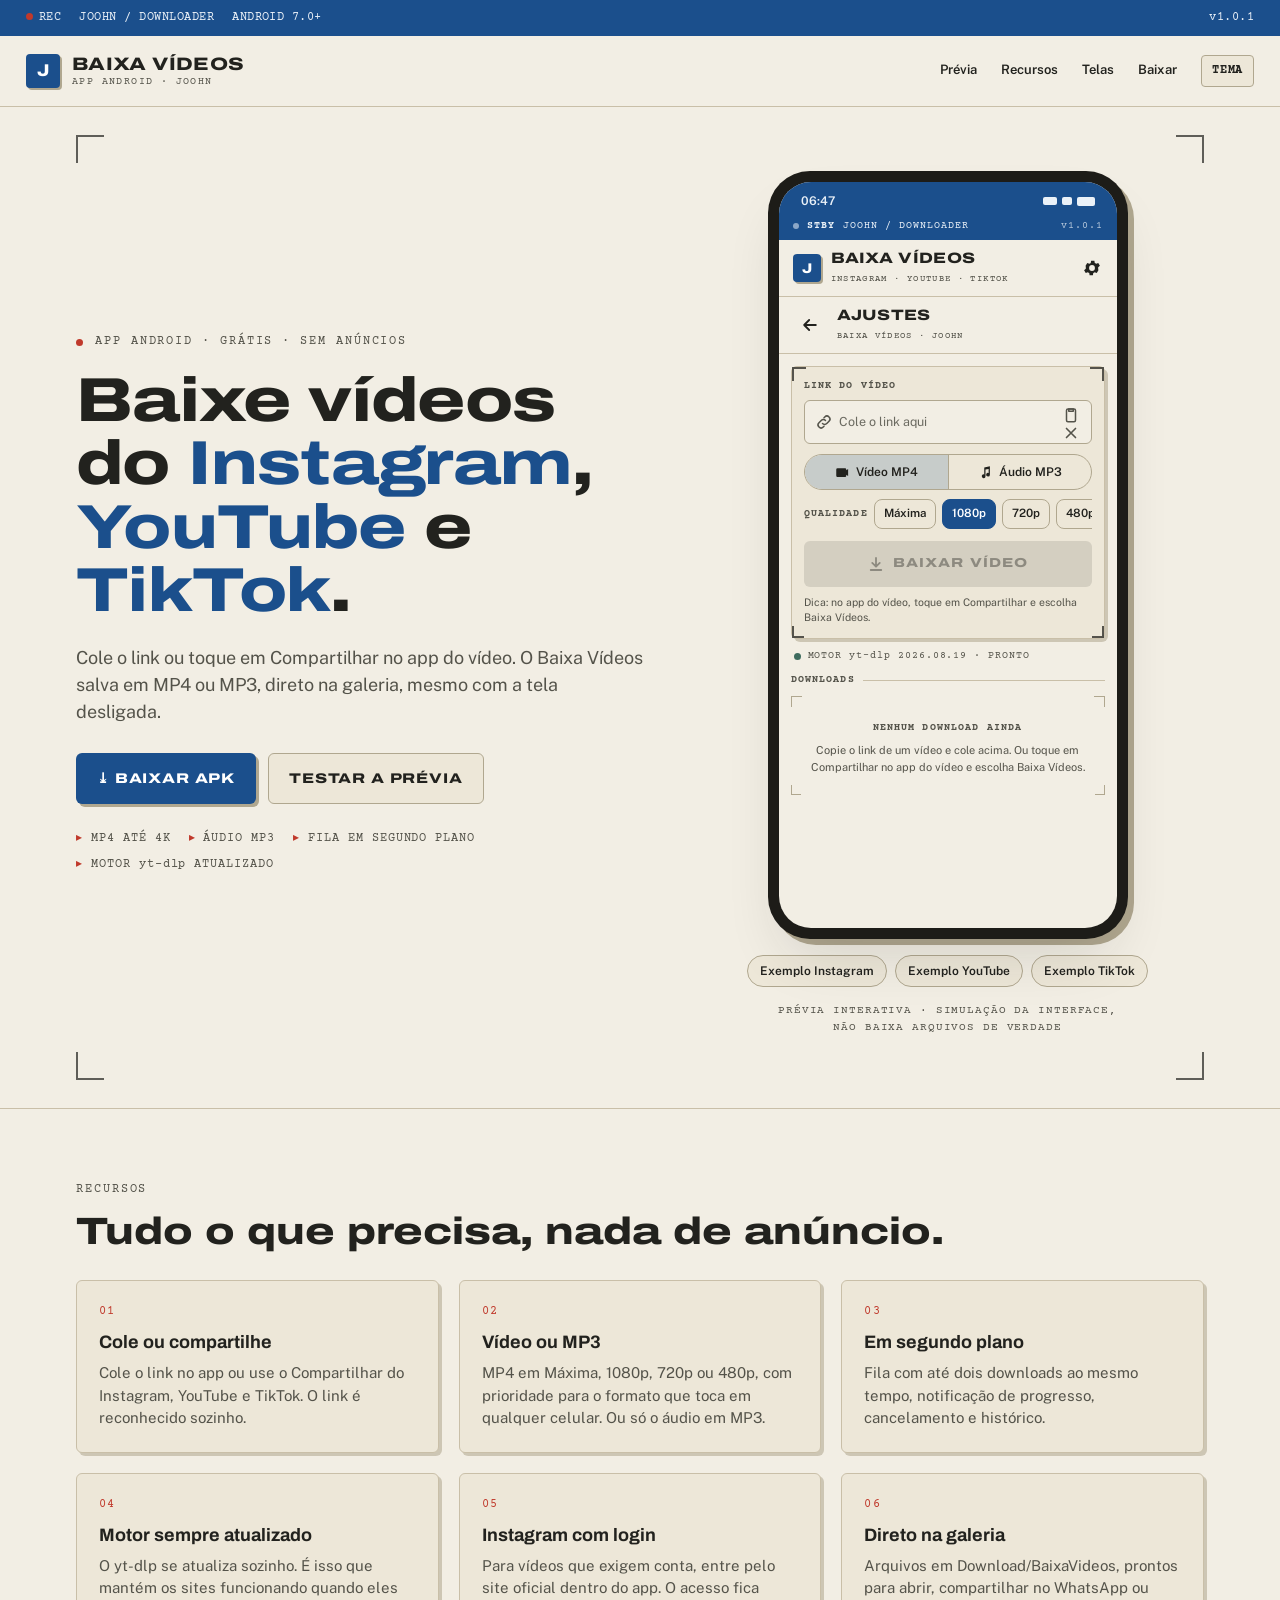
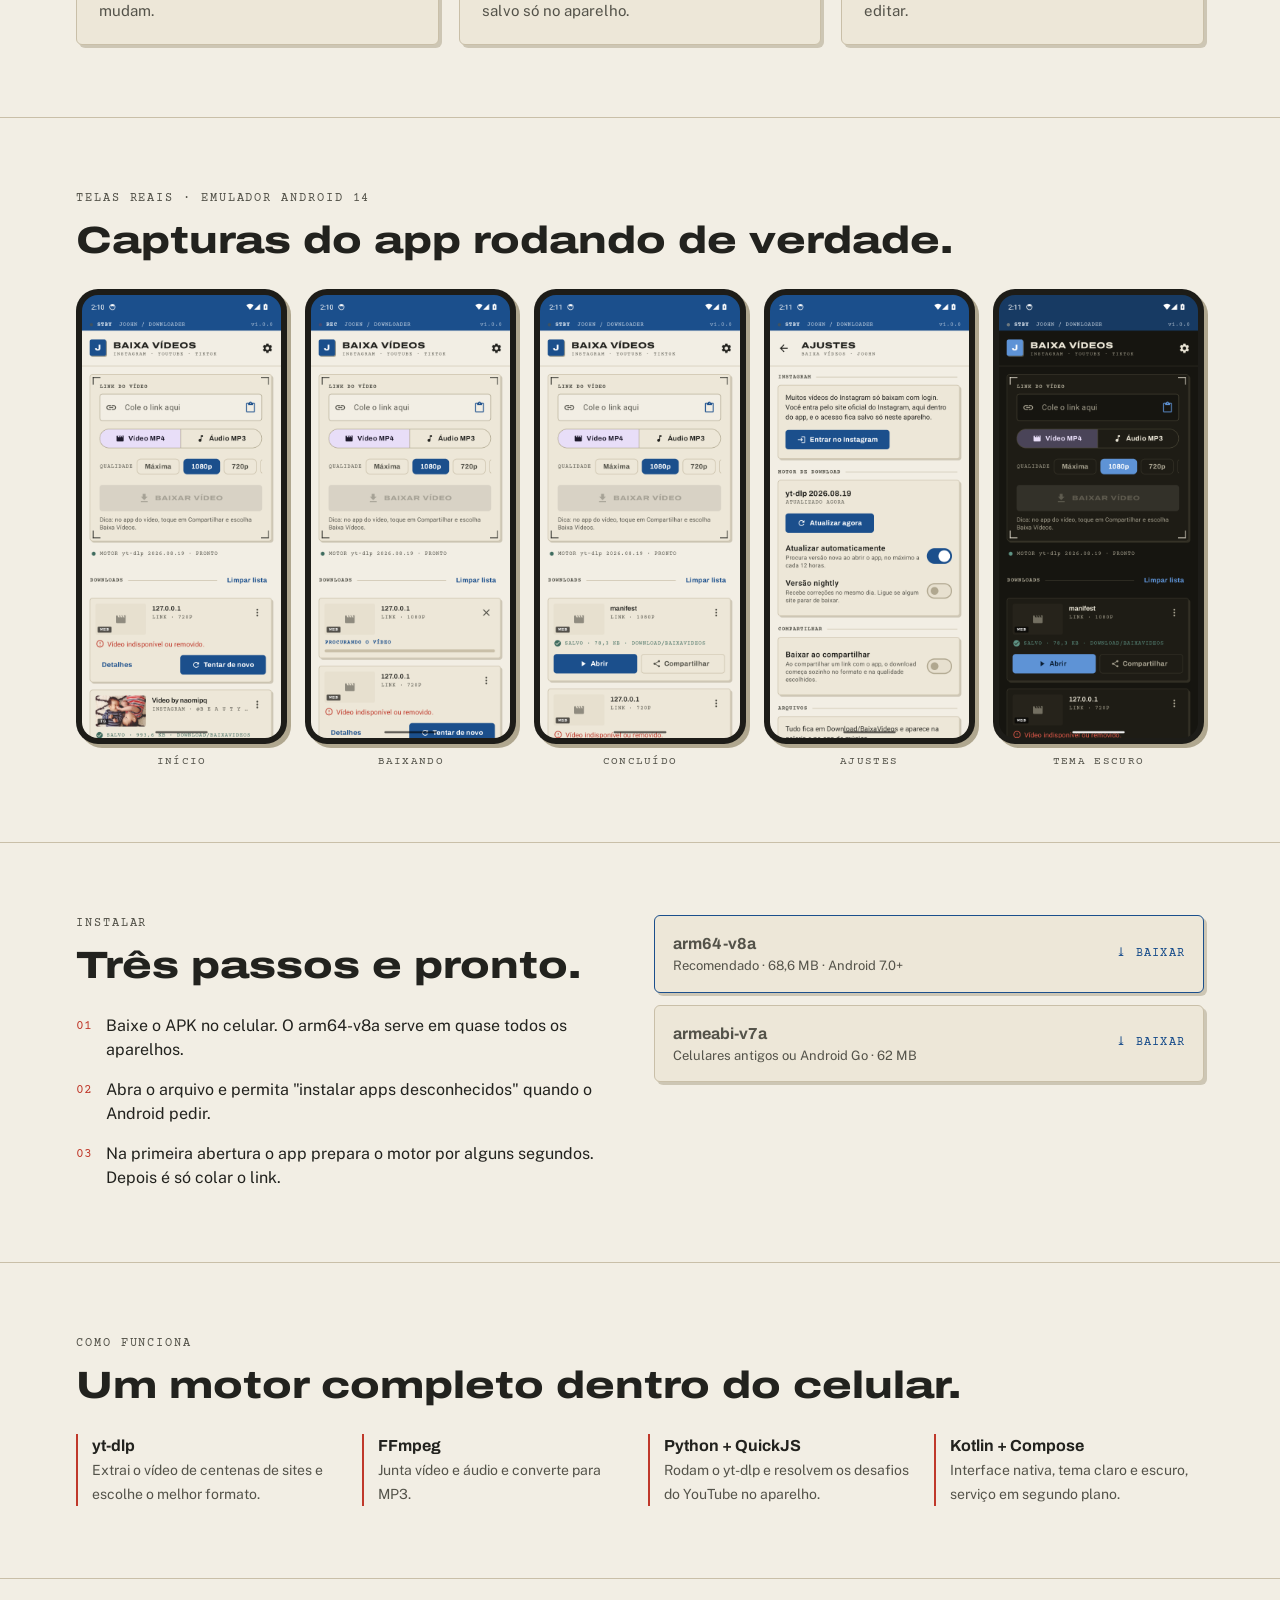
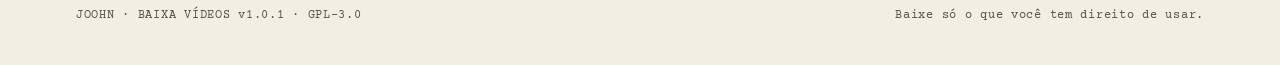
==== commit 2c2252e8: "Baixa Vídeos 1.0.1: ajustes visuais e capturas limpas [salvar-apk] - Segmento selecionado (Vídeo/Áud" ====
--- a/baixa-videos/index.html
+++ b/baixa-videos/index.html
@@ -249,7 +249,7 @@
 
 <div class="topbar">
   <div class="left"><span><span class="dot"></span>REC</span><span>JOOHN / DOWNLOADER</span><span class="hide-sm">ANDROID 7.0+</span></div>
-  <div>v1.0.0</div>
+  <div>v1.0.1</div>
 </div>
 
 <nav>
@@ -273,7 +273,7 @@
     <h1>Baixe vídeos do <span class="hl">Instagram</span>, <span class="hl">YouTube</span> e <span class="hl">TikTok</span>.</h1>
     <p class="lede">Cole o link ou toque em Compartilhar no app do vídeo. O Baixa Vídeos salva em MP4 ou MP3, direto na galeria, mesmo com a tela desligada.</p>
     <div class="ctas">
-      <a class="btn primary" href="apk/BaixaVideos-1.0.0-arm64-v8a.apk" download>⤓ BAIXAR APK</a>
+      <a class="btn primary" href="apk/BaixaVideos-arm64-v8a.apk" download>⤓ BAIXAR APK</a>
       <a class="btn ghost" href="#previa">TESTAR A PRÉVIA</a>
     </div>
     <div class="specs"><span>MP4 ATÉ 4K</span><span>ÁUDIO MP3</span><span>FILA EM SEGUNDO PLANO</span><span>MOTOR yt-dlp ATUALIZADO</span></div>
@@ -283,7 +283,7 @@
     <div class="phone" aria-label="Prévia interativa do app">
       <div class="screen" id="screen">
         <div class="statusbar"><span id="clock">09:41</span><span class="icons"><i style="width:14px;height:8px"></i><i style="width:10px;height:8px"></i><i style="width:18px;height:9px;border-radius:2px"></i></span></div>
-        <div class="app-strip" id="strip"><span class="rec"></span><b id="stripState">STBY</b><span>JOOHN / DOWNLOADER</span><span class="ver">v1.0.0</span></div>
+        <div class="app-strip" id="strip"><span class="rec"></span><b id="stripState">STBY</b><span>JOOHN / DOWNLOADER</span><span class="ver">v1.0.1</span></div>
 
         <div class="app-header" id="headerHome">
           <span class="mark">J</span>
@@ -364,7 +364,7 @@
               <div class="panel set-panel" style="margin-top:7px"><p>Tudo fica em Download/BaixaVideos e aparece na galeria e no app de música.</p></div>
             </div>
             <div><span class="label">SOBRE</span>
-              <div class="panel set-panel" style="margin-top:7px"><p><strong>Baixa Vídeos 1.0.0 · JOOHN</strong></p><p class="small" style="margin-top:4px">Feito com yt-dlp, youtubedl-android, FFmpeg, Python e QuickJS.</p></div>
+              <div class="panel set-panel" style="margin-top:7px"><p><strong>Baixa Vídeos 1.0.1 · JOOHN</strong></p><p class="small" style="margin-top:4px">Feito com yt-dlp, youtubedl-android, FFmpeg, Python e QuickJS.</p></div>
             </div>
           </div>
         </div>
@@ -421,8 +421,8 @@
       </ol>
     </div>
     <div class="dl">
-      <a class="rec1" href="apk/BaixaVideos-1.0.0-arm64-v8a.apk" download><span><strong>arm64-v8a</strong><span>Recomendado · 68,6 MB · Android 7.0+</span></span><span class="arrow">⤓ BAIXAR</span></a>
-      <a href="apk/BaixaVideos-1.0.0-armeabi-v7a.apk" download><span><strong>armeabi-v7a</strong><span>Celulares antigos ou Android Go · 62 MB</span></span><span class="arrow">⤓ BAIXAR</span></a>
+      <a class="rec1" href="apk/BaixaVideos-arm64-v8a.apk" download><span><strong>arm64-v8a</strong><span>Recomendado · 68,6 MB · Android 7.0+</span></span><span class="arrow">⤓ BAIXAR</span></a>
+      <a href="apk/BaixaVideos-armeabi-v7a.apk" download><span><strong>armeabi-v7a</strong><span>Celulares antigos ou Android Go · 62 MB</span></span><span class="arrow">⤓ BAIXAR</span></a>
     </div>
   </div>
 </section>
@@ -442,7 +442,7 @@
 
 <footer>
   <div class="wrap">
-    <span>JOOHN · BAIXA VÍDEOS v1.0.0 · GPL-3.0</span>
+    <span>JOOHN · BAIXA VÍDEOS v1.0.1 · GPL-3.0</span>
     <span>Baixe só o que você tem direito de usar.</span>
   </div>
 </footer>
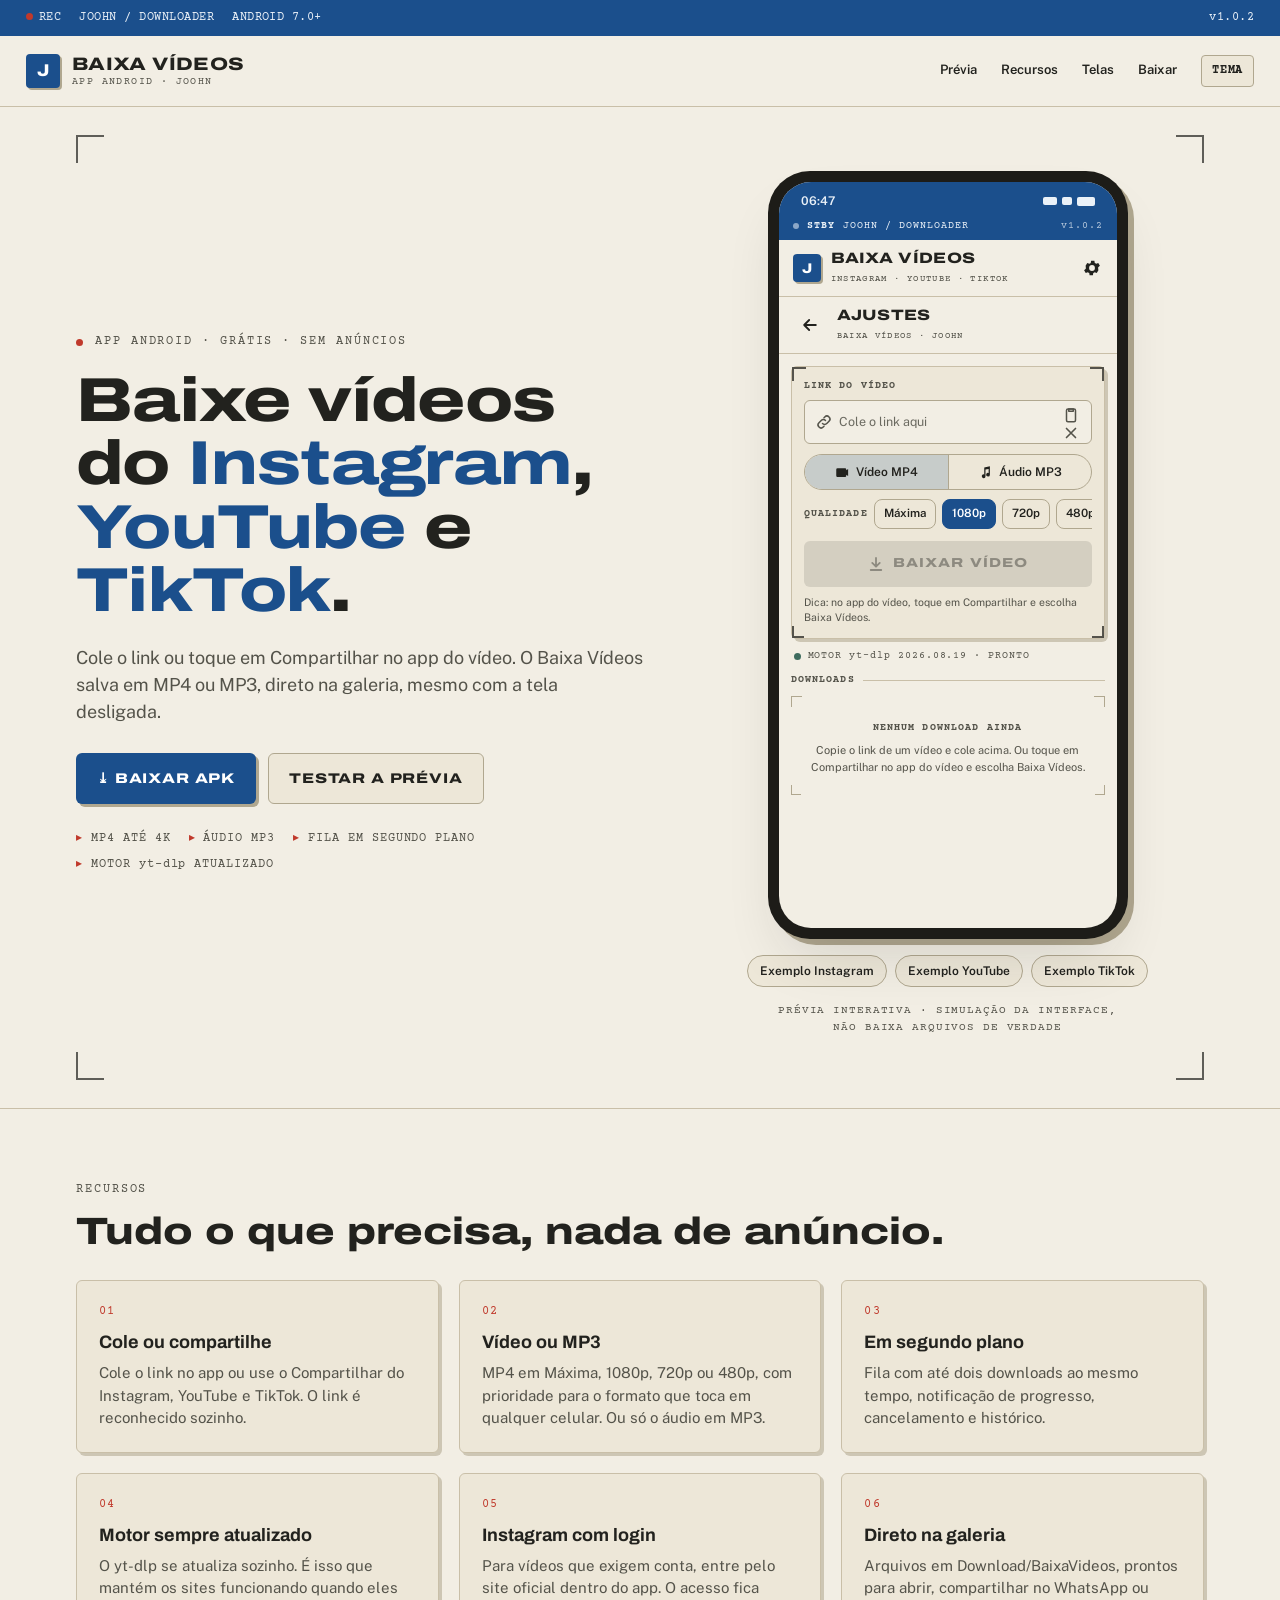
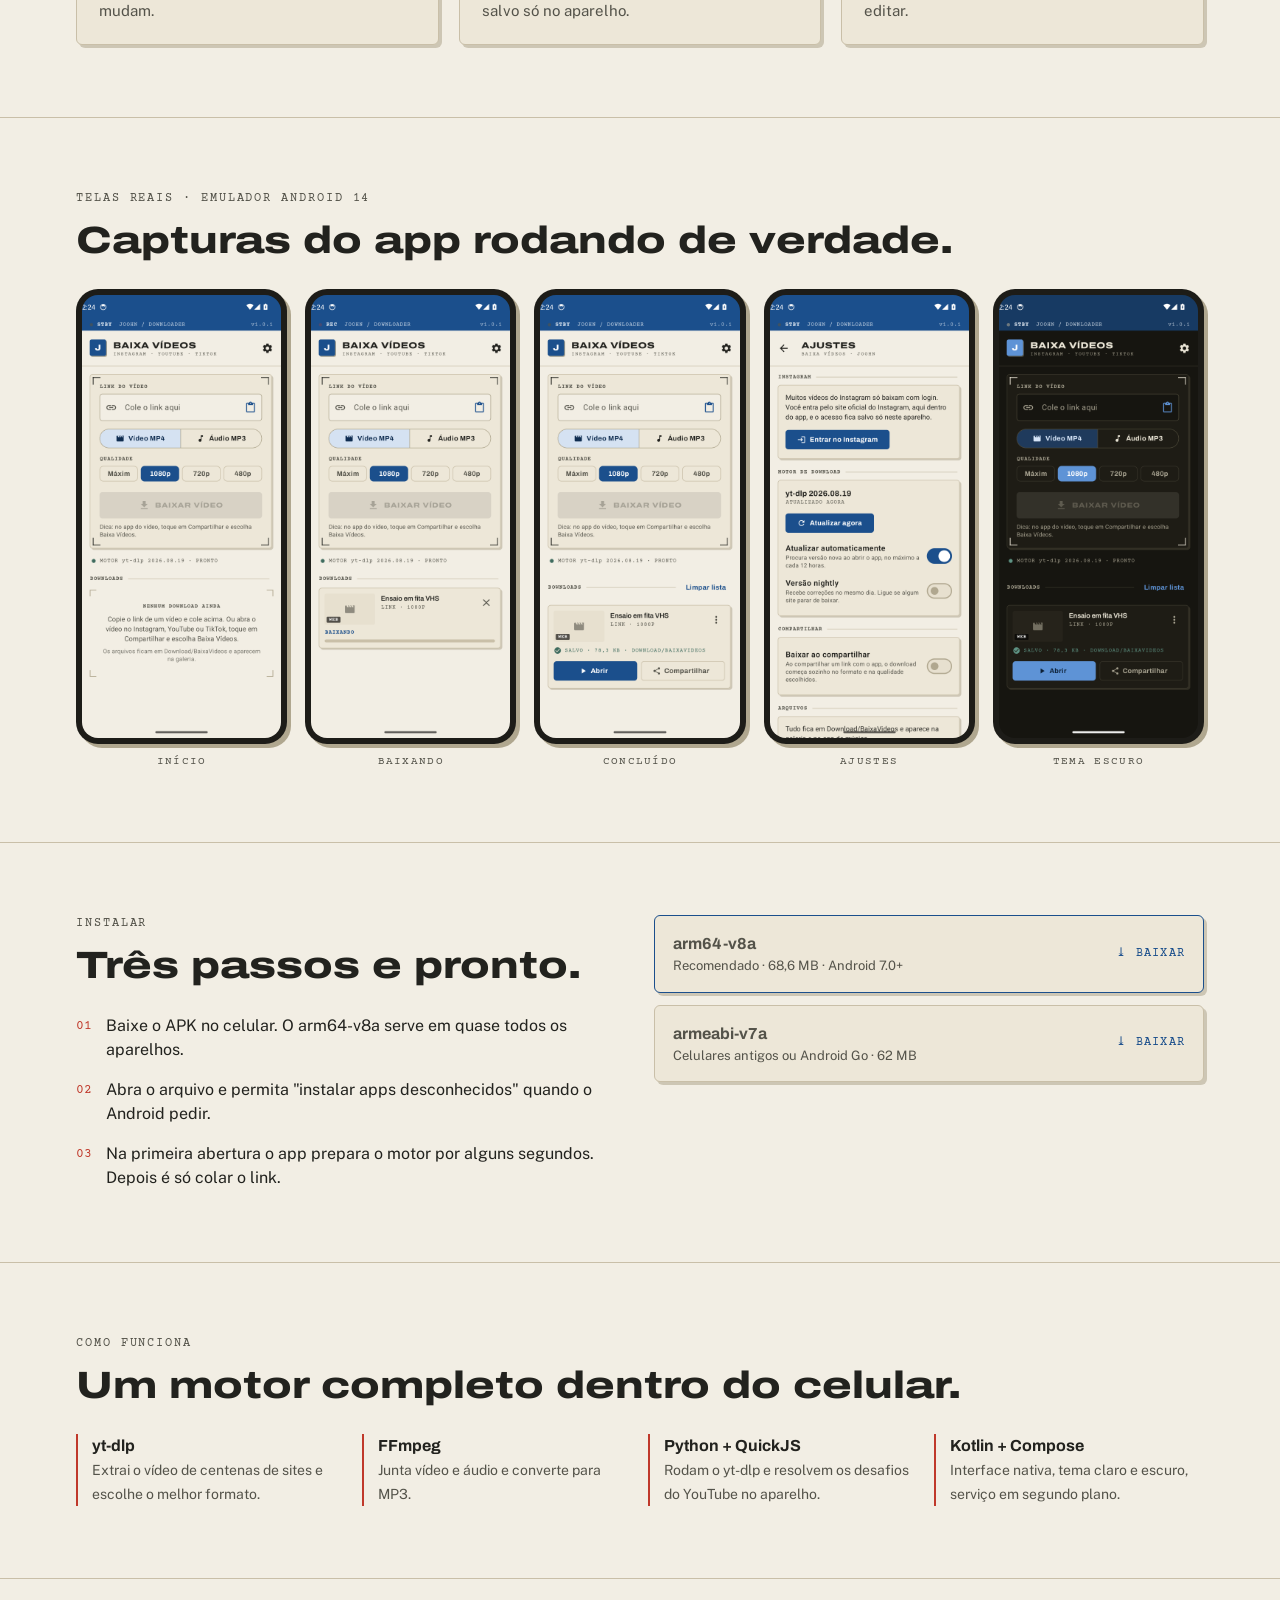
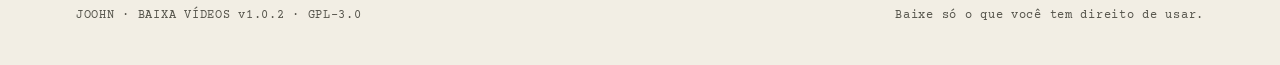
==== commit d12302d1: "Baixa Vídeos 1.0.2: rótulo "Máxima" sem corte nos chips de qualidade [salvar-apk] Os chips usam o es" ====
--- a/baixa-videos/index.html
+++ b/baixa-videos/index.html
@@ -249,7 +249,7 @@
 
 <div class="topbar">
   <div class="left"><span><span class="dot"></span>REC</span><span>JOOHN / DOWNLOADER</span><span class="hide-sm">ANDROID 7.0+</span></div>
-  <div>v1.0.1</div>
+  <div>v1.0.2</div>
 </div>
 
 <nav>
@@ -283,7 +283,7 @@
     <div class="phone" aria-label="Prévia interativa do app">
       <div class="screen" id="screen">
         <div class="statusbar"><span id="clock">09:41</span><span class="icons"><i style="width:14px;height:8px"></i><i style="width:10px;height:8px"></i><i style="width:18px;height:9px;border-radius:2px"></i></span></div>
-        <div class="app-strip" id="strip"><span class="rec"></span><b id="stripState">STBY</b><span>JOOHN / DOWNLOADER</span><span class="ver">v1.0.1</span></div>
+        <div class="app-strip" id="strip"><span class="rec"></span><b id="stripState">STBY</b><span>JOOHN / DOWNLOADER</span><span class="ver">v1.0.2</span></div>
 
         <div class="app-header" id="headerHome">
           <span class="mark">J</span>
@@ -364,7 +364,7 @@
               <div class="panel set-panel" style="margin-top:7px"><p>Tudo fica em Download/BaixaVideos e aparece na galeria e no app de música.</p></div>
             </div>
             <div><span class="label">SOBRE</span>
-              <div class="panel set-panel" style="margin-top:7px"><p><strong>Baixa Vídeos 1.0.1 · JOOHN</strong></p><p class="small" style="margin-top:4px">Feito com yt-dlp, youtubedl-android, FFmpeg, Python e QuickJS.</p></div>
+              <div class="panel set-panel" style="margin-top:7px"><p><strong>Baixa Vídeos 1.0.2 · JOOHN</strong></p><p class="small" style="margin-top:4px">Feito com yt-dlp, youtubedl-android, FFmpeg, Python e QuickJS.</p></div>
             </div>
           </div>
         </div>
@@ -442,7 +442,7 @@
 
 <footer>
   <div class="wrap">
-    <span>JOOHN · BAIXA VÍDEOS v1.0.1 · GPL-3.0</span>
+    <span>JOOHN · BAIXA VÍDEOS v1.0.2 · GPL-3.0</span>
     <span>Baixe só o que você tem direito de usar.</span>
   </div>
 </footer>
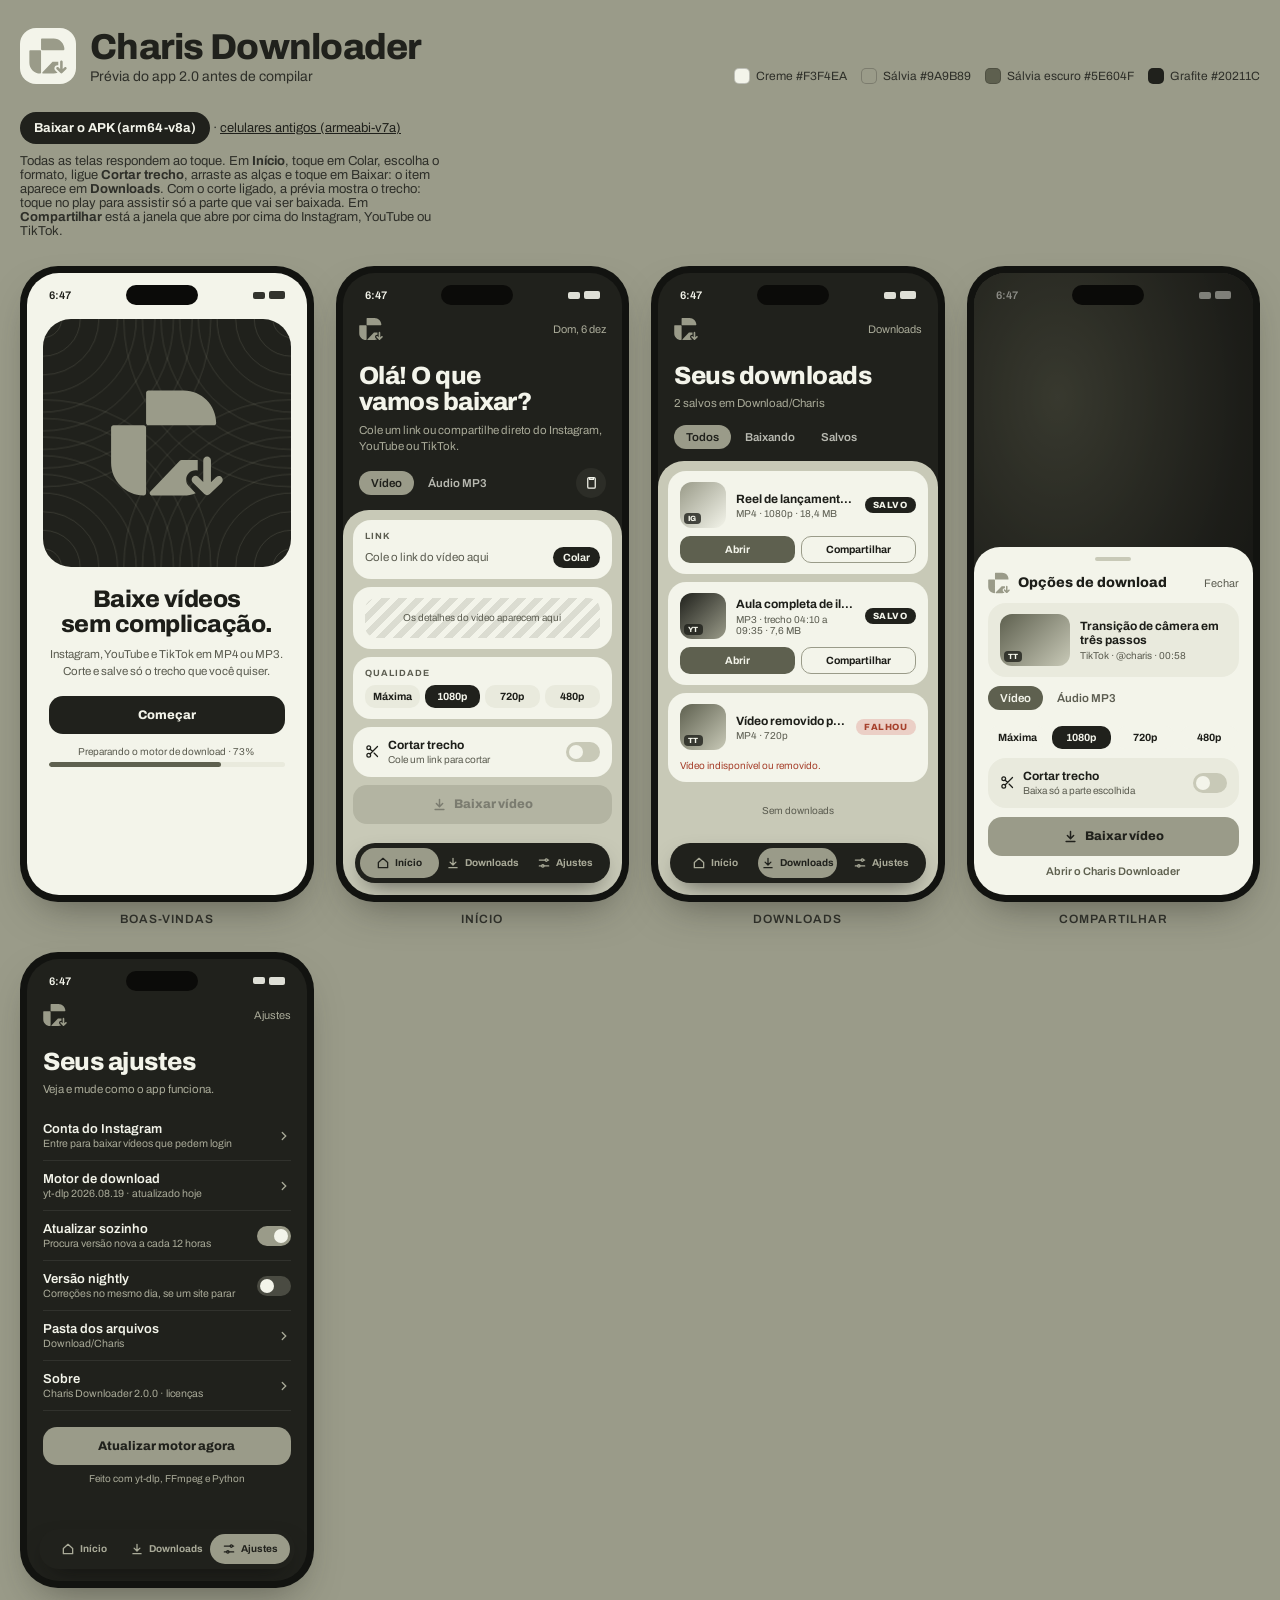
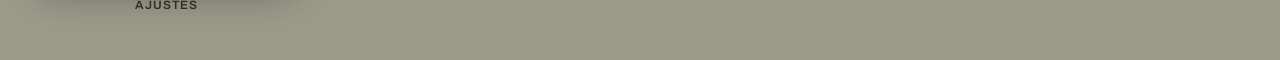
==== commit 32027760: "Charis Downloader 2.0: novo visual, corte com prévia e opções ao compartilhar [salvar-apk] - Novo no" ====
--- a/baixa-videos/index.html
+++ b/baixa-videos/index.html
@@ -1,712 +1,676 @@
-<!DOCTYPE html>
+<!doctype html>
 <html lang="pt-BR">
 <head>
-<meta charset="UTF-8">
-<meta name="viewport" content="width=device-width, initial-scale=1.0">
-<title>Baixa Vídeos · JOOHN</title>
-<meta name="description" content="App Android para baixar vídeos e áudios do Instagram, YouTube e TikTok. Prévia interativa, telas reais e download do APK.">
+<meta charset="utf-8">
+<meta name="viewport" content="width=device-width,initial-scale=1">
+<link rel="icon" href="docs/icone.png">
+<title>Charis Downloader</title>
+<meta name="claude:viewport-fit-sides" content="cover">
 <link rel="preconnect" href="https://fonts.googleapis.com">
 <link rel="preconnect" href="https://fonts.gstatic.com" crossorigin>
-<link href="https://fonts.googleapis.com/css2?family=Archivo:wdth,wght@62..125,500..900&family=Courier+Prime:wght@400;700&family=Public+Sans:wght@400;500;600&display=swap" rel="stylesheet">
-<style>
-  :root{
-    --paper:#F2EEE4; --paper-2:#E7E0CF; --panel:#EDE7D8; --ink:#22221E; --ink-soft:#54534A;
-    --blue:#1B4F8C; --blue-bright:#2E6DB4; --rec:#C0392B; --line:#C9BFA8; --line-dark:#B0A78F;
-    --gold:#B98A2E; --green:#3E6B5E; --strip:#1B4F8C; --on-strip:#EAF1F8; --on-blue:#FFFFFF;
-    --phone:#1D1C18; --shadow:rgba(34,34,30,.16);
-    color-scheme: light;
-  }
-  @media (prefers-color-scheme: dark){
-    :root:not([data-theme="light"]){
-      --paper:#161510; --paper-2:#26231B; --panel:#1E1C15; --ink:#ECE7D8; --ink-soft:#A7A290;
-      --blue:#5E93D6; --blue-bright:#82B2EE; --rec:#E15A4C; --line:#39362B; --line-dark:#4B4737;
-      --gold:#CB9D41; --green:#5F9485; --strip:#173A63; --on-strip:#EAF1F8; --on-blue:#0B1E33;
-      --phone:#050504; --shadow:rgba(0,0,0,.45);
-      color-scheme: dark;
-    }
-  }
-  :root[data-theme="dark"]{
-    --paper:#161510; --paper-2:#26231B; --panel:#1E1C15; --ink:#ECE7D8; --ink-soft:#A7A290;
-    --blue:#5E93D6; --blue-bright:#82B2EE; --rec:#E15A4C; --line:#39362B; --line-dark:#4B4737;
-    --gold:#CB9D41; --green:#5F9485; --strip:#173A63; --on-strip:#EAF1F8; --on-blue:#0B1E33;
-    --phone:#050504; --shadow:rgba(0,0,0,.45);
-    color-scheme: dark;
-  }
-  *{box-sizing:border-box;margin:0;padding:0}
-  html{scroll-behavior:smooth}
-  body{background:var(--paper);color:var(--ink);font-family:"Public Sans",-apple-system,BlinkMacSystemFont,sans-serif;line-height:1.5;-webkit-font-smoothing:antialiased;overflow-x:hidden}
-  a{color:inherit}
-  .mono{font-family:"Courier Prime",monospace}
-  .display{font-family:"Archivo",sans-serif;font-stretch:125%;font-weight:800}
-  button{font:inherit;color:inherit;background:none;border:0;cursor:pointer}
-  :focus-visible{outline:2px solid var(--blue-bright);outline-offset:2px}
-
-  /* ===== faixa e navegação (iguais ao portfólio) ===== */
-  .topbar{display:flex;justify-content:space-between;align-items:center;gap:16px;padding:9px 26px;background:var(--strip);color:var(--on-strip);font-family:"Courier Prime",monospace;font-size:12px;letter-spacing:.04em}
-  .topbar .left{display:flex;gap:18px;align-items:center;flex-wrap:wrap}
-  .dot{width:7px;height:7px;border-radius:50%;background:var(--rec);display:inline-block;margin-right:6px;animation:blink 1.3s ease-in-out infinite}
-  @keyframes blink{50%{opacity:.25}}
-  nav{display:flex;justify-content:space-between;align-items:center;padding:18px 26px;border-bottom:1px solid var(--line);gap:16px}
-  .brand{display:flex;align-items:center;gap:12px;text-decoration:none}
-  .mark{width:34px;height:34px;border-radius:4px;background:var(--blue);color:#fff;display:grid;place-items:center;font-family:"Archivo",sans-serif;font-stretch:125%;font-weight:800;font-size:17px;box-shadow:2px 2px 0 var(--line-dark);flex:none}
-  .wordmark{font-family:"Archivo",sans-serif;font-stretch:125%;font-weight:800;font-size:18px;letter-spacing:.02em;line-height:1.1}
-  .wordmark small{display:block;font-family:"Courier Prime",monospace;font-weight:400;font-size:10px;letter-spacing:.14em;color:var(--ink-soft);margin-top:2px}
-  .navlinks{display:flex;gap:24px;align-items:center;font-size:13px;font-weight:600}
-  .navlinks a{text-decoration:none;position:relative;padding-bottom:2px}
-  .navlinks a::after{content:"";position:absolute;left:0;bottom:-2px;width:0;height:2px;background:var(--rec);transition:width .25s ease}
-  .navlinks a:hover::after{width:100%}
-  .theme-btn{border:1px solid var(--line-dark);border-radius:4px;padding:6px 10px;font-family:"Courier Prime",monospace;font-size:12px;letter-spacing:.06em;background:var(--panel)}
-
-  /* ===== hero ===== */
-  .wrap{max-width:1180px;margin:0 auto;padding:0 26px}
-  .hero{position:relative;display:grid;grid-template-columns:minmax(0,1.05fr) minmax(0,.95fr);gap:48px;align-items:center;padding:64px 26px 72px;max-width:1180px;margin:0 auto}
-  .frame{position:absolute;width:28px;height:28px;border:2px solid var(--ink);opacity:.7;pointer-events:none}
-  .frame.tl{top:28px;left:26px;border-right:0;border-bottom:0}.frame.tr{top:28px;right:26px;border-left:0;border-bottom:0}
-  .frame.bl{bottom:28px;left:26px;border-right:0;border-top:0}.frame.br{bottom:28px;right:26px;border-left:0;border-top:0}
-  .eyebrow{font-family:"Courier Prime",monospace;font-size:12px;letter-spacing:.16em;color:var(--ink-soft);display:flex;align-items:center;gap:6px;margin-bottom:18px}
-  h1{font-family:"Archivo",sans-serif;font-stretch:125%;font-weight:800;font-size:clamp(34px,5.2vw,62px);line-height:1.02;letter-spacing:-.01em}
-  h1 .hl{color:var(--blue)}
-  .lede{font-size:18px;color:var(--ink-soft);max-width:34em;margin:22px 0 28px}
-  .ctas{display:flex;flex-wrap:wrap;gap:12px}
-  .btn{display:inline-flex;align-items:center;gap:10px;padding:14px 20px;border-radius:6px;font-family:"Archivo",sans-serif;font-stretch:125%;font-weight:800;font-size:14px;letter-spacing:.06em;text-decoration:none;border:1px solid transparent;transition:transform .15s ease,box-shadow .15s ease}
-  .btn.primary{background:var(--blue);color:var(--on-blue);box-shadow:3px 3px 0 var(--line-dark)}
-  .btn.primary:hover{transform:translate(-1px,-1px);box-shadow:4px 4px 0 var(--line-dark)}
-  .btn.ghost{border-color:var(--line-dark);background:var(--panel)}
-  .specs{display:flex;flex-wrap:wrap;gap:8px 18px;margin-top:26px;font-family:"Courier Prime",monospace;font-size:12px;letter-spacing:.08em;color:var(--ink-soft)}
-  .specs span::before{content:"▸ ";color:var(--rec)}
-
-  /* ===== celular com a prévia ===== */
-  .stage{display:flex;flex-direction:column;align-items:center;gap:16px}
-  .phone{width:min(360px,100%);aspect-ratio:9/19.2;background:var(--phone);border-radius:42px;padding:11px;box-shadow:0 30px 60px -20px var(--shadow),6px 6px 0 var(--line-dark);position:relative}
-  .screen{width:100%;height:100%;border-radius:32px;overflow:hidden;background:var(--paper);position:relative;display:flex;flex-direction:column;font-size:13px}
-  .statusbar{background:var(--strip);color:var(--on-strip);display:flex;justify-content:space-between;align-items:center;padding:10px 22px 4px;font-family:"Public Sans",sans-serif;font-size:12px;font-weight:600}
-  .statusbar .icons{display:flex;gap:5px;align-items:center}
-  .statusbar .icons i{display:block;background:var(--on-strip);border-radius:2px}
-  .app-strip{background:var(--strip);color:var(--on-strip);display:flex;align-items:center;gap:8px;padding:4px 14px 7px;font-family:"Courier Prime",monospace;font-size:10px;letter-spacing:.1em}
-  .app-strip .rec{width:6px;height:6px;border-radius:50%;background:rgba(234,241,248,.55)}
-  .app-strip.on .rec{background:#E15A4C;animation:blink 1.2s ease-in-out infinite}
-  .app-strip b{font-weight:700}
-  .app-strip .ver{margin-left:auto;opacity:.75}
-  .app-header{display:flex;align-items:center;gap:10px;padding:10px 8px 10px 14px;border-bottom:1px solid var(--line);background:var(--paper)}
-  .app-header .mark{width:28px;height:28px;font-size:14px;box-shadow:2px 2px 0 var(--line-dark)}
-  .app-title{flex:1;min-width:0}
-  .app-title strong{display:block;font-family:"Archivo",sans-serif;font-stretch:125%;font-weight:800;font-size:15px;letter-spacing:.02em;line-height:1.1}
-  .app-title span{font-family:"Courier Prime",monospace;font-size:8.5px;letter-spacing:.16em;color:var(--ink-soft)}
-  .icon-btn{width:34px;height:34px;display:grid;place-items:center;border-radius:50%;color:var(--ink)}
-  .icon-btn:hover{background:var(--paper-2)}
-  .icon-btn svg{width:20px;height:20px}
-  .app-body{flex:1;overflow-y:auto;padding:12px 12px 18px;display:flex;flex-direction:column;gap:10px;scrollbar-width:none}
-  .app-body::-webkit-scrollbar{display:none}
-
-  .panel{position:relative;background:var(--panel);border:1px solid var(--line);border-radius:6px;box-shadow:3px 3px 0 color-mix(in srgb,var(--line-dark) 55%,transparent)}
-  .vf{position:relative;padding:12px}
-  .vf::before,.vf::after,.vf>.c1,.vf>.c2{content:"";position:absolute;width:12px;height:12px;border:2px solid color-mix(in srgb,var(--ink) 75%,transparent);pointer-events:none}
-  .vf::before{top:0;left:0;border-right:0;border-bottom:0}.vf::after{top:0;right:0;border-left:0;border-bottom:0}
-  .vf>.c1{bottom:0;left:0;border-right:0;border-top:0}.vf>.c2{bottom:0;right:0;border-left:0;border-top:0}
-  .label{font-family:"Courier Prime",monospace;font-size:9.5px;letter-spacing:.12em;color:var(--ink-soft);font-weight:700}
-  .row{display:flex;align-items:center;gap:8px}
-  .spacer{flex:1}
-  .detected{font-family:"Courier Prime",monospace;font-size:9.5px;letter-spacing:.12em;color:var(--blue);font-weight:700}
-  .field{margin-top:7px;display:flex;align-items:center;gap:6px;border:1px solid var(--line-dark);border-radius:6px;background:var(--paper);padding:0 4px 0 10px;height:44px;transition:border-color .15s}
-  .field:focus-within{border-color:var(--blue);box-shadow:0 0 0 1px var(--blue)}
-  .field svg{width:18px;height:18px;color:var(--ink-soft);flex:none}
-  .field input{flex:1;min-width:0;border:0;background:transparent;color:var(--ink);font:inherit;font-size:12.5px;outline:none}
-  .field input::placeholder{color:var(--ink-soft);opacity:.85}
-  .field .icon-btn{width:32px;height:32px;color:var(--blue)}
-  .field.shake{animation:shake .35s}
-  @keyframes shake{25%{transform:translateX(-4px)}75%{transform:translateX(4px)}}
-  .seg{display:grid;grid-template-columns:1fr 1fr;margin-top:10px;border:1px solid var(--line-dark);border-radius:999px;overflow:hidden}
-  .seg button{display:flex;align-items:center;justify-content:center;gap:6px;padding:8px 6px;font-size:12px;font-weight:600}
-  .seg button+button{border-left:1px solid var(--line-dark)}
-  .seg button[aria-pressed="true"]{background:color-mix(in srgb,var(--blue) 18%,var(--panel));color:var(--ink)}
-  .seg svg{width:15px;height:15px}
-  .quality{display:flex;align-items:center;gap:6px;margin-top:9px;overflow-x:auto;scrollbar-width:none}
-  .chip{border:1px solid var(--line-dark);border-radius:8px;padding:5px 9px;font-size:11.5px;font-weight:600;white-space:nowrap;background:transparent}
-  .chip[aria-pressed="true"]{background:var(--blue);border-color:var(--blue);color:var(--on-blue)}
-  .go{margin-top:12px;width:100%;height:46px;border-radius:6px;background:var(--blue);color:var(--on-blue);display:flex;align-items:center;justify-content:center;gap:8px;font-family:"Archivo",sans-serif;font-stretch:125%;font-weight:800;font-size:13px;letter-spacing:.08em}
-  .go:disabled{background:color-mix(in srgb,var(--ink) 12%,transparent);color:color-mix(in srgb,var(--ink) 40%,transparent);cursor:not-allowed}
-  .go svg{width:18px;height:18px}
-  .tip{margin-top:8px;font-size:10.5px;color:var(--ink-soft)}
-  .engine{display:flex;align-items:center;gap:7px;padding:0 3px;font-family:"Courier Prime",monospace;font-size:9.5px;letter-spacing:.1em;color:var(--ink-soft)}
-  .engine i{width:7px;height:7px;border-radius:50%;background:var(--green);flex:none}
-  .section{display:flex;align-items:center;gap:8px;margin-top:4px}
-  .section .line{flex:1;height:1px;background:var(--line)}
-  .text-btn{color:var(--blue);font-size:11px;font-weight:600;padding:4px 6px;border-radius:4px}
-  .empty{position:relative;padding:20px 16px;text-align:center}
-  .empty::before,.empty::after,.empty>.c1,.empty>.c2{content:"";position:absolute;width:10px;height:10px;border:1.5px solid var(--line-dark)}
-  .empty::before{top:0;left:0;border-right:0;border-bottom:0}.empty::after{top:0;right:0;border-left:0;border-bottom:0}
-  .empty>.c1{bottom:0;left:0;border-right:0;border-top:0}.empty>.c2{bottom:0;right:0;border-left:0;border-top:0}
-  .empty p{font-size:11px;color:var(--ink-soft);margin-top:7px}
-
-  .task{padding:10px}
-  .task-top{display:flex;gap:9px;align-items:flex-start}
-  .thumb{width:78px;height:48px;border-radius:4px;flex:none;position:relative;overflow:hidden;background:var(--paper-2)}
-  .thumb .art{position:absolute;inset:0}
-  .thumb .badge{position:absolute;left:3px;bottom:3px;background:rgba(0,0,0,.65);color:#fff;font-family:"Courier Prime",monospace;font-size:7.5px;font-weight:700;padding:1px 3px;border-radius:2px;letter-spacing:.06em}
-  .task-meta{flex:1;min-width:0}
-  .task-title{font-family:"Archivo",sans-serif;font-weight:600;font-size:12px;line-height:1.25;display:-webkit-box;-webkit-line-clamp:2;-webkit-box-orient:vertical;overflow:hidden}
-  .task-sub{font-family:"Courier Prime",monospace;font-size:8.5px;letter-spacing:.08em;color:var(--ink-soft);white-space:nowrap;overflow:hidden;text-overflow:ellipsis;margin-top:2px}
-  .task .icon-btn{width:28px;height:28px;color:var(--ink-soft)}
-  .task .icon-btn svg{width:16px;height:16px}
-  .status{display:flex;align-items:center;gap:6px;margin-top:8px;font-family:"Courier Prime",monospace;font-size:8.8px;letter-spacing:.08em}
-  .status .stage{color:var(--blue);font-weight:700;flex:1;min-width:0;white-space:nowrap;overflow:hidden;text-overflow:ellipsis}
-  .status .nums{color:var(--ink-soft);white-space:nowrap}
-  .bar{margin-top:6px;height:5px;border-radius:3px;background:var(--line);overflow:hidden;position:relative}
-  .bar i{position:absolute;left:0;top:0;bottom:0;background:var(--blue);border-radius:3px;transition:width .25s linear}
-  .bar.indet i{width:35% !important;animation:indet 1.1s ease-in-out infinite}
-  @keyframes indet{0%{left:-35%}100%{left:100%}}
-  .saved{display:flex;align-items:center;gap:5px;margin-top:8px;color:var(--green);font-family:"Courier Prime",monospace;font-size:8.6px;letter-spacing:.08em;white-space:nowrap;overflow:hidden}
-  .saved svg{width:13px;height:13px;flex:none}
-  .actions{display:grid;grid-template-columns:1fr 1fr;gap:7px;margin-top:8px}
-  .actions button{height:32px;border-radius:6px;font-size:11.5px;font-weight:600;display:flex;align-items:center;justify-content:center;gap:5px}
-  .actions .fill{background:var(--blue);color:var(--on-blue)}
-  .actions .out{border:1px solid var(--line-dark)}
-  .actions svg{width:14px;height:14px}
-  .canceled{display:flex;align-items:center;margin-top:8px;font-family:"Courier Prime",monospace;font-size:9px;letter-spacing:.1em;color:var(--ink-soft);font-weight:700}
-
-  .toast{position:absolute;left:50%;bottom:22px;transform:translate(-50%,20px);background:var(--ink);color:var(--paper);font-size:11.5px;padding:9px 14px;border-radius:6px;opacity:0;transition:all .25s;pointer-events:none;width:max-content;max-width:86%;text-align:center}
-  .toast.show{opacity:1;transform:translate(-50%,0)}
-
-  /* tela de ajustes */
-  .settings{display:none;flex-direction:column;gap:14px}
-  .screen.on-settings .home{display:none}
-  .screen.on-settings .settings{display:flex}
-  .set-panel{padding:12px}
-  .set-panel p{font-size:11.5px;line-height:1.45}
-  .set-panel .small{font-size:10.5px;color:var(--ink-soft)}
-  .pill-btn{margin-top:9px;display:inline-flex;align-items:center;gap:6px;background:var(--blue);color:var(--on-blue);font-size:11.5px;font-weight:600;border-radius:6px;padding:8px 12px}
-  .switch-row{display:flex;align-items:center;gap:10px;padding:7px 0}
-  .switch-row div{flex:1}
-  .switch-row strong{display:block;font-size:11.5px}
-  .switch-row span{font-size:10px;color:var(--ink-soft);line-height:1.35;display:block}
-  .switch{width:36px;height:20px;border-radius:999px;background:var(--line-dark);position:relative;flex:none;transition:background .2s}
-  .switch::after{content:"";position:absolute;top:3px;left:3px;width:14px;height:14px;border-radius:50%;background:var(--paper);transition:transform .2s}
-  .switch[aria-checked="true"]{background:var(--blue)}
-  .switch[aria-checked="true"]::after{transform:translateX(16px);background:#fff}
-  .ver-big{font-family:"Archivo",sans-serif;font-weight:700;font-size:14px}
-
-  .stage-note{font-family:"Courier Prime",monospace;font-size:11px;letter-spacing:.08em;color:var(--ink-soft);text-align:center;max-width:360px}
-  .samples{display:flex;flex-wrap:wrap;justify-content:center;gap:8px}
-  .samples button{border:1px solid var(--line-dark);background:var(--panel);border-radius:999px;padding:6px 12px;font-size:12px;font-weight:600}
-  .samples button:hover{border-color:var(--blue);color:var(--blue)}
-
-  /* ===== seções ===== */
-  section.block{padding:72px 0;border-top:1px solid var(--line)}
-  .kicker{font-family:"Courier Prime",monospace;font-size:12px;letter-spacing:.16em;color:var(--ink-soft);margin-bottom:12px}
-  h2{font-family:"Archivo",sans-serif;font-stretch:125%;font-weight:800;font-size:clamp(26px,3.4vw,38px);line-height:1.08;margin-bottom:28px}
-  .grid{display:grid;grid-template-columns:repeat(3,minmax(0,1fr));gap:20px}
-  .card{background:var(--panel);border:1px solid var(--line);border-radius:6px;padding:22px;box-shadow:3px 3px 0 color-mix(in srgb,var(--line-dark) 55%,transparent)}
-  .card .num{font-family:"Courier Prime",monospace;font-size:12px;color:var(--rec);letter-spacing:.1em}
-  .card h3{font-family:"Archivo",sans-serif;font-weight:700;font-size:18px;margin:8px 0 6px}
-  .card p{color:var(--ink-soft);font-size:15px}
-  .shots{display:grid;grid-template-columns:repeat(5,minmax(0,1fr));gap:18px}
-  .shot{display:flex;flex-direction:column;gap:10px;align-items:center}
-  .shot .bezel{background:var(--phone);border-radius:22px;padding:6px;width:100%;box-shadow:4px 4px 0 var(--line-dark)}
-  .shot img{display:block;width:100%;border-radius:16px;aspect-ratio:1080/2400;object-fit:cover;background:var(--paper-2)}
-  .shot figcaption{font-family:"Courier Prime",monospace;font-size:11px;letter-spacing:.12em;color:var(--ink-soft)}
-  .install{display:grid;grid-template-columns:minmax(0,1fr) minmax(0,1fr);gap:28px;align-items:start}
-  .steps{list-style:none;counter-reset:s;display:flex;flex-direction:column;gap:16px}
-  .steps li{counter-increment:s;display:flex;gap:14px;align-items:flex-start;font-size:16px}
-  .steps li::before{content:counter(s,decimal-leading-zero);font-family:"Courier Prime",monospace;color:var(--rec);font-size:13px;padding-top:3px}
-  .dl{display:flex;flex-direction:column;gap:12px}
-  .dl a{display:flex;align-items:center;gap:14px;text-decoration:none;padding:16px 18px;border-radius:6px;border:1px solid var(--line);background:var(--panel);box-shadow:3px 3px 0 color-mix(in srgb,var(--line-dark) 55%,transparent)}
-  .dl a.rec1{border-color:var(--blue)}
-  .dl a strong{display:block;font-family:"Archivo",sans-serif;font-weight:700;font-size:16px}
-  .dl a span{font-size:13px;color:var(--ink-soft)}
-  .dl a .arrow{margin-left:auto;font-family:"Courier Prime",monospace;font-size:12px;letter-spacing:.1em;color:var(--blue);white-space:nowrap}
-  .tech{display:grid;grid-template-columns:repeat(4,minmax(0,1fr));gap:16px}
-  .tech div{border-left:2px solid var(--rec);padding-left:14px}
-  .tech strong{font-family:"Archivo",sans-serif;font-weight:700;display:block}
-  .tech span{font-size:14px;color:var(--ink-soft)}
-  footer{border-top:1px solid var(--line);padding:28px 0 40px;font-family:"Courier Prime",monospace;font-size:12px;letter-spacing:.06em;color:var(--ink-soft)}
-  footer .wrap{display:flex;justify-content:space-between;gap:16px;flex-wrap:wrap}
-
-  @media (max-width:980px){
-    .hero{grid-template-columns:1fr;padding-top:48px}
-    .grid{grid-template-columns:1fr 1fr}
-    .shots{grid-template-columns:repeat(3,minmax(0,1fr))}
-    .install{grid-template-columns:1fr}
-    .tech{grid-template-columns:1fr 1fr}
-  }
-  @media (max-width:680px){
-    .topbar{padding:8px 16px}.topbar .hide-sm{display:none}
-    nav{padding:14px 16px}.navlinks a{display:none}
-    .wrap{padding:0 16px}
-    .hero{padding:40px 16px 56px;gap:36px}
-    .frame{display:none}
-    .lede{font-size:16px}
-    .grid,.tech{grid-template-columns:1fr}
-    .shots{grid-template-columns:repeat(2,minmax(0,1fr))}
-    section.block{padding:56px 0}
-  }
-  @media (prefers-reduced-motion: reduce){
-    *{animation:none !important;transition:none !important}
-    html{scroll-behavior:auto}
-  }
-</style>
+<link href="https://fonts.googleapis.com/css2?family=Archivo:wght@400;500;600;700;800&display=swap" rel="stylesheet">
 </head>
 <body>
-
-<div class="topbar">
-  <div class="left"><span><span class="dot"></span>REC</span><span>JOOHN / DOWNLOADER</span><span class="hide-sm">ANDROID 7.0+</span></div>
-  <div>v1.0.2</div>
-</div>
-
-<nav>
-  <a class="brand" href="#topo" aria-label="Baixa Vídeos, início">
-    <span class="mark">J</span>
-    <span class="wordmark">BAIXA VÍDEOS<small>APP ANDROID · JOOHN</small></span>
-  </a>
-  <div class="navlinks">
-    <a href="#previa">Prévia</a>
-    <a href="#recursos">Recursos</a>
-    <a href="#telas">Telas</a>
-    <a href="#baixar">Baixar</a>
-    <button class="theme-btn" id="themeBtn" type="button" aria-label="Alternar tema claro e escuro">TEMA</button>
-  </div>
-</nav>
-
-<header class="hero" id="topo">
-  <span class="frame tl"></span><span class="frame tr"></span><span class="frame bl"></span><span class="frame br"></span>
-  <div>
-    <div class="eyebrow"><span class="dot"></span>APP ANDROID · GRÁTIS · SEM ANÚNCIOS</div>
-    <h1>Baixe vídeos do <span class="hl">Instagram</span>, <span class="hl">YouTube</span> e <span class="hl">TikTok</span>.</h1>
-    <p class="lede">Cole o link ou toque em Compartilhar no app do vídeo. O Baixa Vídeos salva em MP4 ou MP3, direto na galeria, mesmo com a tela desligada.</p>
-    <div class="ctas">
-      <a class="btn primary" href="apk/BaixaVideos-arm64-v8a.apk" download>⤓ BAIXAR APK</a>
-      <a class="btn ghost" href="#previa">TESTAR A PRÉVIA</a>
+<style>
+  /* Layout: quadro de telas lado a lado, como uma prancha de apresentação; cada celular é interativo. */
+  :root{
+    --board:#9A9B89;        /* sálvia do logo: fundo da prancha */
+    --board-ink:#20211C;
+    --charcoal:#20211C;     /* telas escuras */
+    --charcoal-2:#2C2D27;
+    --cream:#F3F4EA;        /* creme do logo */
+    --cream-2:#E9EADD;
+    --sage:#9A9B89;
+    --sage-light:#C8C9B7;   /* recipiente claro, como o bloco do calendário da referência */
+    --sage-deep:#5E604F;    /* botões principais sobre creme */
+    --ink:#1D1E19;
+    --ink-soft:#5B5C50;
+    --on-dark-soft:#A9AA98;
+    --danger:#A6402C;
+    --font-display:"Archivo",ui-sans-serif,system-ui,-apple-system,"Segoe UI",sans-serif;
+    --font-body:"Archivo",ui-sans-serif,system-ui,-apple-system,"Segoe UI",sans-serif;
+    color-scheme: light;
+  }
+  *{box-sizing:border-box}
+  html,body{margin:0}
+  body{background:var(--board);color:var(--board-ink);font-family:var(--font-body);-webkit-font-smoothing:antialiased;
+    padding-left:max(16px,env(safe-area-inset-left,0px));padding-right:max(16px,env(safe-area-inset-right,0px));padding-block:28px 48px}
+  button{font:inherit;color:inherit;background:none;border:0;padding:0;cursor:pointer}
+  :focus-visible{outline:2px solid var(--cream);outline-offset:2px}
+  .page{max-width:1240px;margin:0 auto;display:flex;flex-direction:column;gap:28px}
+
+  .intro{display:flex;flex-wrap:wrap;gap:20px;align-items:flex-end;justify-content:space-between}
+  .brand{display:flex;gap:14px;align-items:center}
+  .brand .tile{width:56px;height:56px;border-radius:16px;background:var(--cream);color:var(--sage);display:grid;place-items:center;flex:none}
+  .brand .tile svg{width:38px;height:38px}
+  .brand h1{margin:0;font-family:var(--font-display);font-weight:800;font-size:clamp(26px,3.4vw,36px);letter-spacing:-.02em;line-height:1;text-wrap:balance}
+  .brand p{margin:4px 0 0;font-size:14px;color:#2E2F29}
+  .legend{display:flex;flex-wrap:wrap;gap:8px 14px;font-size:12px;color:#2E2F29;align-items:center}
+  .sw{display:inline-flex;align-items:center;gap:6px}
+  .sw i{width:16px;height:16px;border-radius:5px;display:inline-block;border:1px solid rgba(32,33,28,.25)}
+  .hint{font-size:13px;color:#2E2F29;max-width:60ch;margin:0}
+  .hint .apk{display:inline-block;margin:0 0 10px;padding:9px 14px;border-radius:999px;background:var(--charcoal);color:var(--cream);font-weight:700;text-decoration:none}
+  .hint .apk2{color:#20211C}
+
+  .board{display:grid;grid-template-columns:repeat(auto-fill,minmax(270px,1fr));gap:26px 22px;align-items:start}
+  .slot{display:flex;flex-direction:column;align-items:center;gap:10px;min-width:0}
+  .slot figcaption{font-size:12px;font-weight:600;letter-spacing:.08em;text-transform:uppercase;color:#2E2F29}
+
+  /* ===== celular ===== */
+  .phone{width:100%;max-width:300px;aspect-ratio:9/19.5;overflow:hidden;border-radius:38px;background:#121310;padding:7px;box-shadow:0 18px 40px -18px rgba(32,33,28,.55)}
+  .scr{position:relative;width:100%;height:100%;border-radius:32px;overflow:hidden;display:flex;flex-direction:column;font-size:12px}
+  .scr.dark{background:var(--charcoal);color:var(--cream)}
+  .scr.light{background:var(--cream);color:var(--ink)}
+  .sb{display:flex;justify-content:space-between;align-items:center;padding:12px 22px 4px;font-size:11px;font-weight:600}
+  .sb .isl{width:72px;height:20px;border-radius:12px;background:#0B0B09}
+  .sb .ic{display:flex;gap:4px;align-items:center}
+  .sb .ic i{display:block;background:currentColor;border-radius:2px;opacity:.9}
+  .body{flex:1;min-height:0;overflow-y:auto;scrollbar-width:none;display:flex;flex-direction:column}
+  .body::-webkit-scrollbar{display:none}
+  .pad{padding:8px 16px 0}
+  .topbar{display:flex;align-items:center;gap:8px;padding:8px 16px 4px}
+  .topbar .logo{width:24px;height:24px;color:var(--sage)}
+  .topbar .date{margin-left:auto;font-size:11px;color:var(--on-dark-soft)}
+  .badge{min-width:18px;height:18px;padding:0 5px;border-radius:9px;background:var(--sage);color:var(--charcoal);font-size:10px;font-weight:800;display:grid;place-items:center}
+  .badge[hidden]{display:none}
+  .h{margin:10px 0 0;font-family:var(--font-display);font-weight:800;font-size:25px;line-height:1.05;letter-spacing:-.02em;text-wrap:balance}
+  .sub{margin:6px 0 0;font-size:11.5px;line-height:1.4;color:var(--on-dark-soft)}
+  .light .sub{color:var(--ink-soft)}
+
+  .tabs{display:flex;align-items:center;gap:2px;margin:14px 0 12px}
+  .tab{padding:6px 12px;border-radius:999px;font-size:11.5px;font-weight:600;color:rgba(243,244,234,.72)}
+  .tab[aria-selected="true"]{background:var(--sage);color:var(--charcoal)}
+  .light .tab{color:var(--ink-soft)}
+  .light .tab[aria-selected="true"]{background:var(--sage-deep);color:var(--cream)}
+  .round{margin-left:auto;width:30px;height:30px;border-radius:50%;display:grid;place-items:center;color:var(--cream);background:var(--charcoal-2)}
+  .round svg{width:15px;height:15px}
+
+  .well{background:var(--sage-light);border-radius:26px 26px 0 0;padding:10px 10px 78px;display:flex;flex-direction:column;gap:8px;flex:1}
+  .card{background:var(--cream);color:var(--ink);border-radius:18px;padding:11px 12px}
+  .lab{font-size:9px;font-weight:700;letter-spacing:.12em;text-transform:uppercase;color:var(--ink-soft)}
+  .linkrow{display:flex;align-items:center;gap:8px;margin-top:6px}
+  .linkrow .u{flex:1;min-width:0;font-size:11.5px;white-space:nowrap;overflow:hidden;text-overflow:ellipsis}
+  .linkrow .u.ph{color:var(--ink-soft)}
+  .pill{border-radius:999px;padding:5px 10px;font-size:10.5px;font-weight:700}
+  .pill.dark{background:var(--charcoal);color:var(--cream)}
+  .pill.deep{background:var(--sage-deep);color:var(--cream)}
+  .pill.out{border:1px solid var(--sage);color:var(--ink)}
+
+  .hatch{background-image:repeating-linear-gradient(135deg,rgba(94,96,79,.16) 0 6px,transparent 6px 12px);border-radius:12px}
+  .prev{display:flex;gap:10px;align-items:center}
+  .thumb{width:70px;height:52px;border-radius:12px;flex:none;position:relative;overflow:hidden;background:var(--cream-2)}
+  .thumb .plat{position:absolute;left:4px;bottom:4px;background:rgba(29,30,25,.78);color:var(--cream);font-size:7.5px;font-weight:800;padding:1px 4px;border-radius:4px;letter-spacing:.04em}
+  .prev .t{font-weight:700;font-size:12px;line-height:1.2;display:-webkit-box;-webkit-line-clamp:2;-webkit-box-orient:vertical;overflow:hidden}
+  .prev .m{font-size:10px;color:var(--ink-soft);margin-top:2px}
+  .loading{display:flex;align-items:center;gap:10px;height:52px;padding:0 12px;font-size:11px;color:var(--ink-soft)}
+  .spin{width:14px;height:14px;border-radius:50%;border:2px solid var(--sage);border-top-color:transparent;animation:spin 0.8s linear infinite;flex:none}
+  @keyframes spin{to{transform:rotate(360deg)}}
+
+  .q{display:grid;grid-template-columns:repeat(4,1fr);gap:5px;margin-top:7px}
+  .q button{border-radius:10px;padding:6px 0;font-size:10.5px;font-weight:700;background:var(--cream-2);color:var(--ink)}
+  .q button[aria-pressed="true"]{background:var(--charcoal);color:var(--cream)}
+
+  .trimhead{display:flex;align-items:center;gap:8px}
+  .trimhead strong{font-size:12px}
+  .trimhead span{font-size:10px;color:var(--ink-soft)}
+  .sw-t{margin-left:auto;width:34px;height:20px;border-radius:999px;background:var(--sage-light);position:relative;flex:none;transition:background .2s}
+  .sw-t::after{content:"";position:absolute;top:3px;left:3px;width:14px;height:14px;border-radius:50%;background:var(--cream);transition:transform .2s}
+  .sw-t[aria-checked="true"]{background:var(--sage-deep)}
+  .sw-t[aria-checked="true"]::after{transform:translateX(14px)}
+  .timeline{position:relative;height:34px;margin:10px 4px 4px;touch-action:none;user-select:none}
+  .tl-track{position:absolute;inset:6px 0;border-radius:9px}
+  .tl-sel{position:absolute;top:6px;bottom:6px;background:var(--sage);border-radius:6px}
+  .tl-h{position:absolute;top:0;width:14px;height:34px;margin-left:-7px;border-radius:6px;background:var(--charcoal);display:grid;place-items:center;cursor:ew-resize}
+  .tl-h::after{content:"";width:2px;height:12px;border-radius:1px;background:var(--cream)}
+  .times{display:flex;gap:6px;margin-top:6px}
+  .times div{flex:1;background:var(--cream-2);border-radius:10px;padding:5px 7px}
+  .times b{display:block;font-size:12px;font-variant-numeric:tabular-nums}
+  .times small{font-size:9px;color:var(--ink-soft)}
+  .tp{position:relative;margin-top:10px;border-radius:12px;overflow:hidden;aspect-ratio:16/9;background:var(--charcoal)}
+  .tp canvas{position:absolute;inset:0;width:100%;height:100%}
+  .tp-btn{position:absolute;left:50%;top:50%;transform:translate(-50%,-50%);width:38px;height:38px;border-radius:50%;background:rgba(243,244,234,.92);color:var(--charcoal);display:grid;place-items:center}
+  .tp-btn svg{width:15px;height:15px}
+  .tp-tag,.tp-time{position:absolute;font-size:9px;font-weight:700;background:rgba(29,30,25,.72);color:var(--cream);padding:2px 6px;border-radius:6px}
+  .tp-tag{left:8px;top:8px;letter-spacing:.08em;text-transform:uppercase}
+  .tp-time{right:8px;bottom:8px;font-size:10px;font-variant-numeric:tabular-nums}
+  .tl-ph{position:absolute;top:2px;bottom:2px;width:2px;margin-left:-1px;background:var(--cream);border-radius:1px;pointer-events:none;box-shadow:0 0 0 1px rgba(29,30,25,.45)}
+  .cta{width:100%;border-radius:14px;padding:12px;background:var(--sage-deep);color:var(--cream);font-weight:800;font-size:12.5px;display:flex;align-items:center;justify-content:center;gap:7px}
+  .cta:disabled{opacity:.45;cursor:not-allowed}
+  .cta svg{width:15px;height:15px}
+
+  /* downloads */
+  .task{display:flex;flex-direction:column;gap:8px}
+  .task .row{display:flex;gap:10px;align-items:center}
+  .task .t{font-weight:700;font-size:12px;line-height:1.2;white-space:nowrap;overflow:hidden;text-overflow:ellipsis}
+  .task .m{font-size:10px;color:var(--ink-soft);margin-top:2px}
+  .st{margin-left:auto;flex:none;border-radius:999px;padding:3px 8px;font-size:9px;font-weight:800;letter-spacing:.06em}
+  .st.saved{background:var(--charcoal);color:var(--cream)}
+  .st.run{background:var(--sage-light);color:var(--ink)}
+  .st.fail{background:#EBCFC6;color:var(--danger)}
+  .bar{height:5px;border-radius:3px;background:var(--cream-2);overflow:hidden}
+  .bar i{display:block;height:100%;background:var(--sage-deep);border-radius:3px;transition:width .25s linear}
+  .acts{display:grid;grid-template-columns:1fr 1fr;gap:6px}
+  .acts button{border-radius:10px;padding:7px;font-size:10.5px;font-weight:700}
+  .empty{height:40px;display:grid;place-items:center;font-size:10px;color:var(--ink-soft)}
+
+  /* compartilhar */
+  .other{position:absolute;inset:0;background:radial-gradient(120% 80% at 30% 20%,#5E604F 0,#2C2D27 55%,#121310 100%)}
+  .other .cap{position:absolute;left:16px;top:58px;right:16px;color:rgba(243,244,234,.8);font-size:11px}
+  .other .cap b{display:block;font-size:14px;color:var(--cream)}
+  .scrim{position:absolute;inset:0;background:rgba(10,10,8,.45);transition:opacity .3s}
+  .sheet{position:absolute;left:0;right:0;bottom:0;background:var(--cream);color:var(--ink);border-radius:26px 26px 0 0;padding:8px 14px 18px;display:flex;flex-direction:column;gap:9px;transition:transform .35s cubic-bezier(.2,.8,.2,1)}
+  .sheet.hide{transform:translateY(105%)}
+  .nav{position:absolute;left:12px;right:12px;bottom:12px;display:flex;gap:4px;padding:5px;border-radius:999px;background:var(--charcoal);box-shadow:0 10px 24px -10px rgba(10,10,8,.7);z-index:3}
+  .nav button{flex:1;position:relative;display:flex;align-items:center;justify-content:center;gap:5px;padding:8px 0;border-radius:999px;font-size:10px;font-weight:700;color:var(--on-dark-soft)}
+  .nav button svg{width:14px;height:14px}
+  .nav button[aria-current="page"]{background:var(--sage);color:var(--charcoal)}
+  .nav .badge{position:absolute;top:1px;right:8px;min-width:15px;height:15px;font-size:9px;background:var(--cream)}
+  .sheet{max-height:calc(100% - 44px);overflow-y:auto;scrollbar-width:none}
+  .sheet::-webkit-scrollbar{display:none}
+  .handle{width:36px;height:4px;border-radius:2px;background:var(--sage-light);margin:2px auto 2px}
+  .sheet .hd{display:flex;align-items:center;gap:8px}
+  .sheet .hd svg{width:22px;height:22px;color:var(--sage)}
+  .sheet .hd strong{font-size:14px;font-family:var(--font-display);font-weight:800}
+  .sheet .hd button{margin-left:auto;font-size:11px;color:var(--ink-soft)}
+  .sheet .card{background:var(--cream-2)}
+  .sheet .q button:not([aria-pressed="true"]){background:var(--cream)}
+  .sheet .tab{color:var(--ink-soft)}
+  .sheet .tab[aria-selected="true"]{background:var(--sage-deep);color:var(--cream)}
+  .sheet .cta,.well .cta,.welcome .cta{background:var(--charcoal);color:var(--cream)}
+  .sheet .times div{background:var(--cream)}
+  .linkbtn{font-size:11px;font-weight:600;color:var(--sage-deep);text-align:center}
+
+  /* ajustes */
+  .set{display:flex;flex-direction:column;margin-top:14px}
+  .set .it{display:flex;align-items:center;gap:10px;padding:11px 0;border-bottom:1px solid rgba(243,244,234,.08);text-align:left}
+  .set .it div{flex:1;min-width:0}
+  .set .it strong{display:block;font-size:13px;font-weight:600}
+  .set .it span{display:block;font-size:10.5px;color:var(--on-dark-soft);margin-top:2px}
+  .set .chev{width:14px;height:14px;color:var(--on-dark-soft);flex:none}
+  .set .sw-t{background:#4A4B42}
+  .set .sw-t[aria-checked="true"]{background:var(--sage)}
+  .set .sw-t::after{background:var(--cream)}
+  .dark .cta{background:var(--sage);color:var(--charcoal)}
+  .foot{font-size:10px;color:var(--on-dark-soft);text-align:center;margin-top:8px}
+
+  /* boas-vindas */
+  .hero-card{margin:10px 16px 0;border-radius:28px;background:var(--charcoal);aspect-ratio:1/1;display:grid;place-items:center;position:relative;overflow:hidden}
+  .hero-card canvas{position:absolute;inset:0;width:100%;height:100%}
+  .hero-card svg{position:relative;width:46%;height:46%;color:var(--sage)}
+  .welcome h2{margin:20px 18px 0;font-family:var(--font-display);font-weight:800;font-size:24px;line-height:1.08;letter-spacing:-.02em;text-align:center;text-wrap:balance}
+  .welcome p{margin:8px 22px 0;text-align:center;font-size:11.5px;color:var(--ink-soft);line-height:1.45}
+  .welcome .cta{width:auto;margin:16px 22px 0}
+  .prep{margin:12px 22px 0;display:flex;flex-direction:column;gap:5px;font-size:10px;color:var(--ink-soft);text-align:center}
+  .prep .bar{background:var(--cream-2)}
+
+  .toast{position:absolute;left:50%;bottom:70px;transform:translate(-50%,16px);background:var(--charcoal);color:var(--cream);font-size:10.5px;padding:8px 12px;border-radius:10px;opacity:0;transition:all .25s;pointer-events:none;white-space:nowrap;z-index:5}
+  .light .toast,.sheet ~ .toast{background:var(--charcoal)}
+  .toast.show{opacity:1;transform:translate(-50%,0)}
+
+  @media (max-width:640px){
+    .board{grid-template-columns:1fr}
+    .phone{max-width:340px}
+  }
+  @media (prefers-reduced-motion: reduce){*{animation:none !important;transition:none !important}}
+</style>
+
+<svg width="0" height="0" style="position:absolute" aria-hidden="true">
+  <defs>
+    <symbol id="charis" viewBox="250 275 866 816">
+      <path fill="currentColor" d="M258.31,567.67v267c0,136.96,111.03,247.98,247.98,247.98,10.03,0,18.16-8.13,18.16-18.16v-496.81c0-10.030-8.13-18.16-18.16-18.16h-229.82c-10.03,0-18.16,8.13-18.16,18.16"/>
+      <path fill="currentColor" d="M1057.61,531.34c0-136.96-111.03-247.98-247.98-247.98h-267c-10.03,0-18.17,8.13-18.17,18.16v229.82c0,10.03,8.14,18.16,18.17,18.16h496.81c10.03,0,18.16-8.130,18.16-18.16Z"/>
+      <path fill="currentColor" d="M850.09,912.310c13.5-13.5,31.45-20.93,50.54-20.93,5.7,0,11.3.66,16.71,1.95v-77.25c0-.99.03-1.98.08-2.96h-123.28c-4.95,0-9.68,2.02-13.11,5.59l-223.7,233.2c-11.08,11.55-2.9,30.74,13.11,30.74h239.19c32.53,0,63.59-6.27,92.06-17.66l-51.59-51.59c-27.87-27.87-27.87-73.21,0-101.08Z"/>
+      <path fill="currentColor" d="M1056.51,944.65l-38.46,36.99v-165.56c0-16.21-13.14-29.36-29.36-29.36s-29.36,13.14-29.36,29.36v164.1l-37.87-38.16c-11.51-11.51-30.17-11.51-41.68,0s-11.51,30.17,0,41.68l88.07,88.07c5.54,5.49,13.04,8.56,20.84,8.51,7.56-.03,14.81-2.97,20.26-8.22l88.07-85.13c12.5-10.32,14.28-28.82,3.96-41.33-10.32-12.5-28.82-14.28-41.33-3.96-1.12.92-2.17,1.93-3.14,3.01Z"/>
+    </symbol>
+  </defs>
+</svg>
+
+<main class="page">
+  <header class="intro">
+    <div class="brand">
+      <div class="tile"><svg><use href="#charis"/></svg></div>
+      <div><h1>Charis Downloader</h1><p>Prévia do app 2.0 antes de compilar</p></div>
     </div>
-    <div class="specs"><span>MP4 ATÉ 4K</span><span>ÁUDIO MP3</span><span>FILA EM SEGUNDO PLANO</span><span>MOTOR yt-dlp ATUALIZADO</span></div>
-  </div>
-
-  <div class="stage" id="previa">
-    <div class="phone" aria-label="Prévia interativa do app">
-      <div class="screen" id="screen">
-        <div class="statusbar"><span id="clock">09:41</span><span class="icons"><i style="width:14px;height:8px"></i><i style="width:10px;height:8px"></i><i style="width:18px;height:9px;border-radius:2px"></i></span></div>
-        <div class="app-strip" id="strip"><span class="rec"></span><b id="stripState">STBY</b><span>JOOHN / DOWNLOADER</span><span class="ver">v1.0.2</span></div>
-
-        <div class="app-header" id="headerHome">
-          <span class="mark">J</span>
-          <div class="app-title"><strong>BAIXA VÍDEOS</strong><span>INSTAGRAM · YOUTUBE · TIKTOK</span></div>
-          <button class="icon-btn" id="openSettings" type="button" aria-label="Ajustes">
-            <svg viewBox="0 0 24 24" fill="currentColor"><path d="M19.4 13a7.5 7.5 0 0 0 0-2l2.1-1.6-2-3.5-2.5 1a7.4 7.4 0 0 0-1.7-1l-.4-2.6h-4l-.4 2.6c-.6.3-1.2.6-1.7 1l-2.5-1-2 3.5L4.6 11a7.5 7.5 0 0 0 0 2l-2.1 1.6 2 3.5 2.5-1c.5.4 1.1.7 1.7 1l.4 2.6h4l.4-2.6c.6-.3 1.2-.6 1.7-1l2.5 1 2-3.5zM12 15.5a3.5 3.5 0 1 1 0-7 3.5 3.5 0 0 1 0 7z"/></svg>
-          </button>
+    <div class="legend" aria-label="Paleta">
+      <span class="sw"><i style="background:#F3F4EA"></i>Creme #F3F4EA</span>
+      <span class="sw"><i style="background:#9A9B89"></i>Sálvia #9A9B89</span>
+      <span class="sw"><i style="background:#5E604F"></i>Sálvia escuro #5E604F</span>
+      <span class="sw"><i style="background:#20211C"></i>Grafite #20211C</span>
+    </div>
+  </header>
+  <p class="hint"><a class="apk" href="apk/CharisDownloader-arm64-v8a.apk">Baixar o APK (arm64-v8a)</a> · <a class="apk2" href="apk/CharisDownloader-armeabi-v7a.apk">celulares antigos (armeabi-v7a)</a><br>Todas as telas respondem ao toque. Em <b>Início</b>, toque em Colar, escolha o formato, ligue <b>Cortar trecho</b>, arraste as alças e toque em Baixar: o item aparece em <b>Downloads</b>. Com o corte ligado, a prévia mostra o trecho: toque no play para assistir só a parte que vai ser baixada. Em <b>Compartilhar</b> está a janela que abre por cima do Instagram, YouTube ou TikTok.</p>
+
+  <section class="board">
+    <!-- 1. Boas-vindas -->
+    <figure class="slot" style="margin:0">
+      <div class="phone"><div class="scr light welcome" id="welcome">
+        <div class="sb"><span class="clock">9:41</span><span class="isl"></span><span class="ic"><i style="width:12px;height:7px"></i><i style="width:16px;height:8px"></i></span></div>
+        <div class="body">
+          <div class="hero-card"><canvas id="rings" aria-hidden="true"></canvas><svg><use href="#charis"/></svg></div>
+          <h2>Baixe vídeos sem complicação.</h2>
+          <p>Instagram, YouTube e TikTok em MP4 ou MP3. Corte e salve só o trecho que você quiser.</p>
+          <button class="cta" id="start" type="button">Começar</button>
+          <div class="prep"><span id="prepText">Preparando o motor de download · 64%</span><div class="bar"><i id="prepBar" style="width:64%"></i></div></div>
         </div>
-        <div class="app-header" id="headerSettings" hidden>
-          <button class="icon-btn" id="closeSettings" type="button" aria-label="Voltar">
-            <svg viewBox="0 0 24 24" fill="none" stroke="currentColor" stroke-width="2.2" stroke-linecap="round" stroke-linejoin="round"><path d="M19 12H5M11 6l-6 6 6 6"/></svg>
-          </button>
-          <div class="app-title"><strong>AJUSTES</strong><span>BAIXA VÍDEOS · JOOHN</span></div>
-        </div>
-
-        <div class="app-body">
-          <div class="home">
-            <div class="panel"><div class="vf"><span class="c1"></span><span class="c2"></span>
-              <div class="row"><span class="label">LINK DO VÍDEO</span><span class="spacer"></span><span class="detected" id="detected"></span></div>
-              <div class="field" id="field">
-                <svg viewBox="0 0 24 24" fill="none" stroke="currentColor" stroke-width="2" stroke-linecap="round"><path d="M10 14a4 4 0 0 0 5.7 0l3-3a4 4 0 0 0-5.7-5.7l-1 1M14 10a4 4 0 0 0-5.7 0l-3 3a4 4 0 0 0 5.7 5.7l1-1"/></svg>
-                <input id="url" type="url" inputmode="url" autocomplete="off" placeholder="Cole o link aqui" aria-label="Link do vídeo">
-                <button class="icon-btn" id="fieldBtn" type="button" aria-label="Colar link">
-                  <svg id="icoPaste" viewBox="0 0 24 24" fill="none" stroke="currentColor" stroke-width="2" stroke-linejoin="round"><rect x="6" y="4" width="12" height="17" rx="2"/><path d="M9 4h6v3H9z"/></svg>
-                  <svg id="icoClear" viewBox="0 0 24 24" fill="none" stroke="currentColor" stroke-width="2.2" stroke-linecap="round" hidden><path d="M6 6l12 12M18 6L6 18"/></svg>
-                </button>
-              </div>
-              <div class="seg" role="group" aria-label="Formato">
-                <button type="button" data-mode="video" aria-pressed="true"><svg viewBox="0 0 24 24" fill="currentColor"><path d="M4 5h12a2 2 0 0 1 2 2v1.5l3-2v11l-3-2V17a2 2 0 0 1-2 2H4a2 2 0 0 1-2-2V7a2 2 0 0 1 2-2z"/></svg>Vídeo MP4</button>
-                <button type="button" data-mode="audio" aria-pressed="false"><svg viewBox="0 0 24 24" fill="currentColor"><path d="M10 4l9-2v13.5a3 3 0 1 1-2-2.8V6.2l-5 1.1V18a3 3 0 1 1-2-2.8z"/></svg>Áudio MP3</button>
-              </div>
-              <div class="quality" id="quality" role="group" aria-label="Qualidade">
-                <span class="label">QUALIDADE</span>
-                <button class="chip" type="button" data-q="Máxima" aria-pressed="false">Máxima</button>
-                <button class="chip" type="button" data-q="1080p" aria-pressed="true">1080p</button>
-                <button class="chip" type="button" data-q="720p" aria-pressed="false">720p</button>
-                <button class="chip" type="button" data-q="480p" aria-pressed="false">480p</button>
-              </div>
-              <button class="go" id="go" type="button" disabled>
-                <svg viewBox="0 0 24 24" fill="none" stroke="currentColor" stroke-width="2.4" stroke-linecap="round" stroke-linejoin="round"><path d="M12 4v11M7 10.5l5 5 5-5M5 20h14"/></svg>
-                <span id="goText">BAIXAR VÍDEO</span>
-              </button>
-              <p class="tip" id="tip">Dica: no app do vídeo, toque em Compartilhar e escolha Baixa Vídeos.</p>
-            </div></div>
-
-            <div class="engine" style="margin-top:10px"><i></i>MOTOR yt-dlp 2026.08.19 · PRONTO</div>
-            <div class="section" style="margin-top:10px"><span class="label">DOWNLOADS</span><span class="line"></span><button class="text-btn" id="clear" type="button" hidden>Limpar lista</button></div>
-            <div id="list" style="display:flex;flex-direction:column;gap:10px;margin-top:8px">
-              <div class="empty" id="empty"><span class="c1"></span><span class="c2"></span>
-                <span class="label">NENHUM DOWNLOAD AINDA</span>
-                <p>Copie o link de um vídeo e cole acima. Ou toque em Compartilhar no app do vídeo e escolha Baixa Vídeos.</p>
-              </div>
+        <div class="toast" id="toast-w" role="status"></div>
+      </div></div>
+      <figcaption>Boas-vindas</figcaption>
+    </figure>
+
+    <!-- 2. Início -->
+    <figure class="slot" style="margin:0">
+      <div class="phone"><div class="scr dark" id="home">
+        <div class="sb"><span class="clock">9:41</span><span class="isl"></span><span class="ic"><i style="width:12px;height:7px"></i><i style="width:16px;height:8px"></i></span></div>
+        <div class="body">
+          <div class="topbar"><svg class="logo"><use href="#charis"/></svg><span class="date" id="date">Qua, 15 out</span></div>
+          <div class="pad">
+            <h3 class="h">Olá! O que vamos baixar?</h3>
+            <p class="sub">Cole um link ou compartilhe direto do Instagram, YouTube ou TikTok.</p>
+            <div class="tabs" role="tablist" aria-label="Formato">
+              <button class="tab" role="tab" aria-selected="true" data-mode="video" type="button">Vídeo</button>
+              <button class="tab" role="tab" aria-selected="false" data-mode="audio" type="button">Áudio MP3</button>
+              <button class="round" id="pasteRound" type="button" aria-label="Colar link"><svg viewBox="0 0 24 24" fill="none" stroke="currentColor" stroke-width="2" stroke-linejoin="round"><rect x="6" y="4" width="12" height="17" rx="2"/><path d="M9 4h6v3H9z"/></svg></button>
             </div>
           </div>
-
-          <div class="settings">
-            <div><span class="label">INSTAGRAM</span>
-              <div class="panel set-panel" style="margin-top:7px">
-                <p>Muitos vídeos do Instagram só baixam com login. Você entra pelo site oficial, aqui dentro do app, e o acesso fica salvo só no aparelho.</p>
-                <button class="pill-btn" type="button" data-toast="Na prévia o login fica desativado.">Entrar no Instagram</button>
-              </div>
+          <div class="well" id="homeWell">
+            <div class="card">
+              <div class="lab">Link</div>
+              <div class="linkrow"><span class="u ph" id="homeUrl">Cole o link do vídeo aqui</span><button class="pill dark" id="homePaste" type="button">Colar</button></div>
             </div>
-            <div><span class="label">MOTOR DE DOWNLOAD</span>
-              <div class="panel set-panel" style="margin-top:7px">
-                <div class="ver-big">yt-dlp 2026.08.19</div>
-                <div class="label" style="font-weight:400;margin-top:2px">JÁ ESTÁ NA VERSÃO MAIS NOVA</div>
-                <button class="pill-btn" type="button" data-toast="Motor atualizado: yt-dlp 2026.08.19">Atualizar agora</button>
-                <div class="switch-row"><div><strong>Atualizar automaticamente</strong><span>Procura versão nova ao abrir o app.</span></div><button class="switch" type="button" role="switch" aria-checked="true" aria-label="Atualizar automaticamente"></button></div>
-                <div class="switch-row"><div><strong>Versão nightly</strong><span>Correções no mesmo dia, se algum site parar.</span></div><button class="switch" type="button" role="switch" aria-checked="false" aria-label="Versão nightly"></button></div>
-              </div>
-            </div>
-            <div><span class="label">COMPARTILHAR</span>
-              <div class="panel set-panel" style="margin-top:7px">
-                <div class="switch-row"><div><strong>Baixar ao compartilhar</strong><span>O download começa sozinho ao receber um link.</span></div><button class="switch" type="button" role="switch" aria-checked="false" aria-label="Baixar ao compartilhar"></button></div>
-              </div>
-            </div>
-            <div><span class="label">ARQUIVOS</span>
-              <div class="panel set-panel" style="margin-top:7px"><p>Tudo fica em Download/BaixaVideos e aparece na galeria e no app de música.</p></div>
-            </div>
-            <div><span class="label">SOBRE</span>
-              <div class="panel set-panel" style="margin-top:7px"><p><strong>Baixa Vídeos 1.0.2 · JOOHN</strong></p><p class="small" style="margin-top:4px">Feito com yt-dlp, youtubedl-android, FFmpeg, Python e QuickJS.</p></div>
+            <div class="card" id="homePrev"><div class="empty hatch">Os detalhes do vídeo aparecem aqui</div></div>
+            <div class="card" id="homeQ"><div class="lab">Qualidade</div><div class="q" data-group="home"></div></div>
+            <div class="card" id="homeTrim"></div>
+            <button class="cta" id="homeGo" type="button" disabled><svg viewBox="0 0 24 24" fill="none" stroke="currentColor" stroke-width="2.4" stroke-linecap="round" stroke-linejoin="round"><path d="M12 4v11M7 10.5l5 5 5-5M5 20h14"/></svg><span id="homeGoText">Baixar vídeo</span></button>
+          </div>
+        </div>
+<nav class="nav" aria-label="Navegação">
+          <button type="button" data-go="home" aria-current="page"><svg viewBox="0 0 24 24" fill="none" stroke="currentColor" stroke-width="2.2" stroke-linecap="round" stroke-linejoin="round"><path d="M4 11l8-7 8 7v9H4z"/></svg>Início</button>
+          <button type="button" data-go="downloads"><svg viewBox="0 0 24 24" fill="none" stroke="currentColor" stroke-width="2.2" stroke-linecap="round" stroke-linejoin="round"><path d="M12 4v11M7 10.5l5 5 5-5M5 20h14"/></svg>Downloads<span class="badge nav-badge" hidden>0</span></button>
+          <button type="button" data-go="settings"><svg viewBox="0 0 24 24" fill="none" stroke="currentColor" stroke-width="2.2" stroke-linecap="round"><path d="M4 7h10M18 7h2M4 17h4M12 17h8"/><circle cx="16" cy="7" r="2"/><circle cx="10" cy="17" r="2"/></svg>Ajustes</button>
+        </nav>
+        <div class="toast" id="toast-h" role="status"></div>
+      </div></div>
+      <figcaption>Início</figcaption>
+    </figure>
+
+    <!-- 3. Downloads -->
+    <figure class="slot" style="margin:0">
+      <div class="phone"><div class="scr dark" id="downloads">
+        <div class="sb"><span class="clock">9:41</span><span class="isl"></span><span class="ic"><i style="width:12px;height:7px"></i><i style="width:16px;height:8px"></i></span></div>
+        <div class="body">
+          <div class="topbar"><svg class="logo"><use href="#charis"/></svg><span class="date">Downloads</span></div>
+          <div class="pad">
+            <h3 class="h">Seus downloads</h3>
+            <p class="sub" id="dlSummary">Tudo fica em Download/Charis e aparece na galeria.</p>
+            <div class="tabs" role="tablist" aria-label="Filtro">
+              <button class="tab" role="tab" aria-selected="true" data-filter="all" type="button">Todos</button>
+              <button class="tab" role="tab" aria-selected="false" data-filter="run" type="button">Baixando</button>
+              <button class="tab" role="tab" aria-selected="false" data-filter="saved" type="button">Salvos</button>
             </div>
           </div>
+          <div class="well" id="list"></div>
         </div>
-        <div class="toast" id="toast" role="status" aria-live="polite"></div>
-      </div>
-    </div>
-    <div class="samples" aria-label="Links de exemplo">
-      <button type="button" data-sample="https://www.instagram.com/reel/PreviaJoohn01/">Exemplo Instagram</button>
-      <button type="button" data-sample="https://youtu.be/PreviaJoohn02">Exemplo YouTube</button>
-      <button type="button" data-sample="https://www.tiktok.com/@joohn/video/7000000000000000003">Exemplo TikTok</button>
-    </div>
-    <p class="stage-note">PRÉVIA INTERATIVA · SIMULAÇÃO DA INTERFACE, NÃO BAIXA ARQUIVOS DE VERDADE</p>
-  </div>
-</header>
-
-<section class="block" id="recursos">
-  <div class="wrap">
-    <div class="kicker">RECURSOS</div>
-    <h2>Tudo o que precisa, nada de anúncio.</h2>
-    <div class="grid">
-      <div class="card"><div class="num">01</div><h3>Cole ou compartilhe</h3><p>Cole o link no app ou use o Compartilhar do Instagram, YouTube e TikTok. O link é reconhecido sozinho.</p></div>
-      <div class="card"><div class="num">02</div><h3>Vídeo ou MP3</h3><p>MP4 em Máxima, 1080p, 720p ou 480p, com prioridade para o formato que toca em qualquer celular. Ou só o áudio em MP3.</p></div>
-      <div class="card"><div class="num">03</div><h3>Em segundo plano</h3><p>Fila com até dois downloads ao mesmo tempo, notificação de progresso, cancelamento e histórico.</p></div>
-      <div class="card"><div class="num">04</div><h3>Motor sempre atualizado</h3><p>O yt-dlp se atualiza sozinho. É isso que mantém os sites funcionando quando eles mudam.</p></div>
-      <div class="card"><div class="num">05</div><h3>Instagram com login</h3><p>Para vídeos que exigem conta, entre pelo site oficial dentro do app. O acesso fica salvo só no aparelho.</p></div>
-      <div class="card"><div class="num">06</div><h3>Direto na galeria</h3><p>Arquivos em Download/BaixaVideos, prontos para abrir, compartilhar no WhatsApp ou editar.</p></div>
-    </div>
-  </div>
-</section>
-
-<section class="block" id="telas">
-  <div class="wrap">
-    <div class="kicker">TELAS REAIS · EMULADOR ANDROID 14</div>
-    <h2>Capturas do app rodando de verdade.</h2>
-    <div class="shots" id="shots">
-      <figure class="shot"><div class="bezel"><img src="docs/screenshots/01_inicio.png" alt="Tela inicial do Baixa Vídeos" loading="lazy"></div><figcaption>INÍCIO</figcaption></figure>
-      <figure class="shot"><div class="bezel"><img src="docs/screenshots/02_baixando.png" alt="Download em andamento" loading="lazy"></div><figcaption>BAIXANDO</figcaption></figure>
-      <figure class="shot"><div class="bezel"><img src="docs/screenshots/03_concluido.png" alt="Download concluído" loading="lazy"></div><figcaption>CONCLUÍDO</figcaption></figure>
-      <figure class="shot"><div class="bezel"><img src="docs/screenshots/04_ajustes.png" alt="Tela de ajustes" loading="lazy"></div><figcaption>AJUSTES</figcaption></figure>
-      <figure class="shot"><div class="bezel"><img src="docs/screenshots/05_inicio_escuro.png" alt="Tela inicial no tema escuro" loading="lazy"></div><figcaption>TEMA ESCURO</figcaption></figure>
-    </div>
-  </div>
-</section>
-
-<section class="block" id="baixar">
-  <div class="wrap install">
-    <div>
-      <div class="kicker">INSTALAR</div>
-      <h2>Três passos e pronto.</h2>
-      <ol class="steps">
-        <li>Baixe o APK no celular. O arm64-v8a serve em quase todos os aparelhos.</li>
-        <li>Abra o arquivo e permita "instalar apps desconhecidos" quando o Android pedir.</li>
-        <li>Na primeira abertura o app prepara o motor por alguns segundos. Depois é só colar o link.</li>
-      </ol>
-    </div>
-    <div class="dl">
-      <a class="rec1" href="apk/BaixaVideos-arm64-v8a.apk" download><span><strong>arm64-v8a</strong><span>Recomendado · 68,6 MB · Android 7.0+</span></span><span class="arrow">⤓ BAIXAR</span></a>
-      <a href="apk/BaixaVideos-armeabi-v7a.apk" download><span><strong>armeabi-v7a</strong><span>Celulares antigos ou Android Go · 62 MB</span></span><span class="arrow">⤓ BAIXAR</span></a>
-    </div>
-  </div>
-</section>
-
-<section class="block">
-  <div class="wrap">
-    <div class="kicker">COMO FUNCIONA</div>
-    <h2>Um motor completo dentro do celular.</h2>
-    <div class="tech">
-      <div><strong>yt-dlp</strong><span>Extrai o vídeo de centenas de sites e escolhe o melhor formato.</span></div>
-      <div><strong>FFmpeg</strong><span>Junta vídeo e áudio e converte para MP3.</span></div>
-      <div><strong>Python + QuickJS</strong><span>Rodam o yt-dlp e resolvem os desafios do YouTube no aparelho.</span></div>
-      <div><strong>Kotlin + Compose</strong><span>Interface nativa, tema claro e escuro, serviço em segundo plano.</span></div>
-    </div>
-  </div>
-</section>
-
-<footer>
-  <div class="wrap">
-    <span>JOOHN · BAIXA VÍDEOS v1.0.2 · GPL-3.0</span>
-    <span>Baixe só o que você tem direito de usar.</span>
-  </div>
-</footer>
+<nav class="nav" aria-label="Navegação">
+          <button type="button" data-go="home"><svg viewBox="0 0 24 24" fill="none" stroke="currentColor" stroke-width="2.2" stroke-linecap="round" stroke-linejoin="round"><path d="M4 11l8-7 8 7v9H4z"/></svg>Início</button>
+          <button type="button" data-go="downloads" aria-current="page"><svg viewBox="0 0 24 24" fill="none" stroke="currentColor" stroke-width="2.2" stroke-linecap="round" stroke-linejoin="round"><path d="M12 4v11M7 10.5l5 5 5-5M5 20h14"/></svg>Downloads<span class="badge nav-badge" hidden>0</span></button>
+          <button type="button" data-go="settings"><svg viewBox="0 0 24 24" fill="none" stroke="currentColor" stroke-width="2.2" stroke-linecap="round"><path d="M4 7h10M18 7h2M4 17h4M12 17h8"/><circle cx="16" cy="7" r="2"/><circle cx="10" cy="17" r="2"/></svg>Ajustes</button>
+        </nav>
+        <div class="toast" id="toast-d" role="status"></div>
+      </div></div>
+      <figcaption>Downloads</figcaption>
+    </figure>
+
+    <!-- 4. Compartilhar -->
+    <figure class="slot" style="margin:0">
+      <div class="phone"><div class="scr dark" id="share">
+        <div class="other"></div>
+        <div class="sb" style="position:relative"><span class="clock">9:41</span><span class="isl"></span><span class="ic"><i style="width:12px;height:7px"></i><i style="width:16px;height:8px"></i></span></div>
+        <div class="scrim" id="scrim"></div>
+        <div class="sheet" id="sheet">
+          <div class="handle"></div>
+          <div class="hd"><svg><use href="#charis"/></svg><strong>Opções de download</strong><button id="sheetClose" type="button">Fechar</button></div>
+          <div class="card" id="sharePrev"></div>
+          <div class="tabs" role="tablist" aria-label="Formato" style="margin:0">
+            <button class="tab" role="tab" aria-selected="true" data-smode="video" type="button">Vídeo</button>
+            <button class="tab" role="tab" aria-selected="false" data-smode="audio" type="button">Áudio MP3</button>
+          </div>
+          <div id="shareQ"><div class="q" data-group="share"></div></div>
+          <div class="card" id="shareTrim"></div>
+          <button class="cta" id="shareGo" type="button"><svg viewBox="0 0 24 24" fill="none" stroke="currentColor" stroke-width="2.4" stroke-linecap="round" stroke-linejoin="round"><path d="M12 4v11M7 10.5l5 5 5-5M5 20h14"/></svg><span id="shareGoText">Baixar vídeo</span></button>
+          <button class="linkbtn" type="button" id="openApp">Abrir o Charis Downloader</button>
+        </div>
+        <div class="toast" id="toast-s" role="status"></div>
+      </div></div>
+      <figcaption>Compartilhar</figcaption>
+    </figure>
+
+    <!-- 5. Ajustes -->
+    <figure class="slot" style="margin:0">
+      <div class="phone"><div class="scr dark" id="settings">
+        <div class="sb"><span class="clock">9:41</span><span class="isl"></span><span class="ic"><i style="width:12px;height:7px"></i><i style="width:16px;height:8px"></i></span></div>
+        <div class="body">
+          <div class="topbar"><svg class="logo"><use href="#charis"/></svg><span class="date">Ajustes</span></div>
+          <div class="pad" style="padding-bottom:84px">
+            <h3 class="h">Seus ajustes</h3>
+            <p class="sub">Veja e mude como o app funciona.</p>
+            <div class="set">
+              <button class="it" type="button" data-toast="Abre o login no site oficial do Instagram"><div><strong>Conta do Instagram</strong><span>Entre para baixar vídeos que pedem login</span></div><svg class="chev" viewBox="0 0 24 24" fill="none" stroke="currentColor" stroke-width="2.2" stroke-linecap="round"><path d="M9 6l6 6-6 6"/></svg></button>
+              <button class="it" type="button" data-toast="yt-dlp 2026.08.19 · já é a versão mais nova"><div><strong>Motor de download</strong><span>yt-dlp 2026.08.19 · atualizado hoje</span></div><svg class="chev" viewBox="0 0 24 24" fill="none" stroke="currentColor" stroke-width="2.2" stroke-linecap="round"><path d="M9 6l6 6-6 6"/></svg></button>
+              <div class="it"><div><strong>Atualizar sozinho</strong><span>Procura versão nova a cada 12 horas</span></div><button class="sw-t" role="switch" aria-checked="true" aria-label="Atualizar sozinho" type="button"></button></div>
+              <div class="it"><div><strong>Versão nightly</strong><span>Correções no mesmo dia, se um site parar</span></div><button class="sw-t" role="switch" aria-checked="false" aria-label="Versão nightly" type="button"></button></div>
+              <button class="it" type="button" data-toast="Download/Charis"><div><strong>Pasta dos arquivos</strong><span>Download/Charis</span></div><svg class="chev" viewBox="0 0 24 24" fill="none" stroke="currentColor" stroke-width="2.2" stroke-linecap="round"><path d="M9 6l6 6-6 6"/></svg></button>
+              <button class="it" type="button" data-toast="Charis Downloader 2.0.0"><div><strong>Sobre</strong><span>Charis Downloader 2.0.0 · licenças</span></div><svg class="chev" viewBox="0 0 24 24" fill="none" stroke="currentColor" stroke-width="2.2" stroke-linecap="round"><path d="M9 6l6 6-6 6"/></svg></button>
+            </div>
+            <button class="cta" type="button" style="margin-top:16px" data-toast="Procurando atualização do motor…">Atualizar motor agora</button>
+            <p class="foot">Feito com yt-dlp, FFmpeg e Python</p>
+          </div>
+        </div>
+<nav class="nav" aria-label="Navegação">
+          <button type="button" data-go="home"><svg viewBox="0 0 24 24" fill="none" stroke="currentColor" stroke-width="2.2" stroke-linecap="round" stroke-linejoin="round"><path d="M4 11l8-7 8 7v9H4z"/></svg>Início</button>
+          <button type="button" data-go="downloads"><svg viewBox="0 0 24 24" fill="none" stroke="currentColor" stroke-width="2.2" stroke-linecap="round" stroke-linejoin="round"><path d="M12 4v11M7 10.5l5 5 5-5M5 20h14"/></svg>Downloads<span class="badge nav-badge" hidden>0</span></button>
+          <button type="button" data-go="settings" aria-current="page"><svg viewBox="0 0 24 24" fill="none" stroke="currentColor" stroke-width="2.2" stroke-linecap="round"><path d="M4 7h10M18 7h2M4 17h4M12 17h8"/><circle cx="16" cy="7" r="2"/><circle cx="10" cy="17" r="2"/></svg>Ajustes</button>
+        </nav>
+        <div class="toast" id="toast-a" role="status"></div>
+      </div></div>
+      <figcaption>Ajustes</figcaption>
+    </figure>
+  </section>
+</main>
 
 <script>
 (function () {
   "use strict";
-  var root = document.documentElement;
-
-  // Tema: segue o sistema, com troca manual guardada neste navegador.
-  try { var saved = localStorage.getItem("bv-theme"); if (saved) root.setAttribute("data-theme", saved); } catch (e) {}
-  document.getElementById("themeBtn").addEventListener("click", function () {
-    var dark = root.getAttribute("data-theme") === "dark" ||
-      (!root.getAttribute("data-theme") && matchMedia("(prefers-color-scheme: dark)").matches);
-    var next = dark ? "light" : "dark";
-    root.setAttribute("data-theme", next);
-    try { localStorage.setItem("bv-theme", next); } catch (e) {}
-  });
-
-  // Capturas reais: some com a seção se as imagens ainda não existirem.
-  var shots = document.querySelectorAll("#shots img");
-  var failed = 0;
-  shots.forEach(function (img) {
-    img.addEventListener("error", function () {
-      img.closest(".shot").style.display = "none";
-      failed++;
-      if (failed === shots.length) document.getElementById("telas").style.display = "none";
+  var $ = function (id) { return document.getElementById(id); };
+  function pad(n) { return String(n).padStart(2, "0"); }
+  function clock(sec) {
+    sec = Math.max(0, Math.round(sec));
+    var h = Math.floor(sec / 3600), m = Math.floor(sec % 3600 / 60), s = sec % 60;
+    return h ? h + ":" + pad(m) + ":" + pad(s) : pad(m) + ":" + pad(s);
+  }
+  function toast(id, msg) {
+    var t = $(id); t.textContent = msg; t.classList.add("show");
+    clearTimeout(t._t); t._t = setTimeout(function () { t.classList.remove("show"); }, 2000);
+  }
+  var now = new Date();
+  document.querySelectorAll(".clock").forEach(function (c) { c.textContent = now.getHours() + ":" + pad(now.getMinutes()); });
+  var dias = ["Dom", "Seg", "Ter", "Qua", "Qui", "Sex", "Sáb"], meses = ["jan", "fev", "mar", "abr", "mai", "jun", "jul", "ago", "set", "out", "nov", "dez"];
+  $("date").textContent = dias[now.getDay()] + ", " + now.getDate() + " " + meses[now.getMonth()];
+
+  // Vídeos de exemplo (fictícios) com a duração usada no corte.
+  var SAMPLES = [
+    { site: "TikTok", tag: "TT", url: "https://www.tiktok.com/@charis/video/7400000000000000001", title: "Transição de câmera em três passos", user: "@charis", dur: 58, art: "linear-gradient(135deg,#5E604F,#C8C9B7)", c1: "#5E604F", c2: "#C8C9B7" },
+    { site: "YouTube", tag: "YT", url: "https://youtu.be/CharisDemo01", title: "Making of da sessão de fotos no estúdio", user: "Charis Studio", dur: 754, art: "linear-gradient(135deg,#20211C,#9A9B89)", c1: "#2C2D27", c2: "#9A9B89" },
+    { site: "Instagram", tag: "IG", url: "https://www.instagram.com/reel/CharisReel01/", title: "Reel dos bastidores da campanha", user: "@charis", dur: 42, art: "linear-gradient(135deg,#9A9B89,#F3F4EA)", c1: "#9A9B89", c2: "#E9EADD" }
+  ];
+  var QUALITIES = ["Máxima", "1080p", "720p", "480p"];
+  var PLAY = '<svg viewBox="0 0 24 24" fill="currentColor"><path d="M8 5.5v13l11-6.5z"/></svg>';
+  var PAUSE = '<svg viewBox="0 0 24 24" fill="currentColor"><path d="M7 5h4v14H7zM13 5h4v14h-4z"/></svg>';
+
+  // Um "quadro" do vídeo de exemplo no instante t: céu, sol que cruza a cena e morros em movimento.
+  function drawFrame(cv, s, t) {
+    var r = cv.getBoundingClientRect(), dpr = window.devicePixelRatio || 1;
+    if (!r.width) return;
+    var W = Math.round(r.width * dpr), H = Math.round(r.height * dpr);
+    if (cv.width !== W || cv.height !== H) { cv.width = W; cv.height = H; }
+    var g = cv.getContext("2d"); g.setTransform(dpr, 0, 0, dpr, 0, 0);
+    var w = r.width, h = r.height, p = Math.min(1, Math.max(0, t / s.dur));
+    var sky = g.createLinearGradient(0, 0, 0, h); sky.addColorStop(0, s.c1); sky.addColorStop(1, s.c2);
+    g.fillStyle = sky; g.fillRect(0, 0, w, h);
+    g.fillStyle = "rgba(243,244,234,.9)"; g.beginPath();
+    g.arc(w * (0.12 + 0.76 * p), h * (0.62 - 0.38 * Math.sin(Math.PI * p)), h * 0.11, 0, Math.PI * 2); g.fill();
+    [[0.7, 0.06, 5, "rgba(32,33,28,.45)", 1.5], [0.8, 0.05, 9, "rgba(32,33,28,.8)", 4]].forEach(function (l) {
+      g.fillStyle = l[3]; g.beginPath(); g.moveTo(0, h);
+      for (var x = 0; x <= w; x += 3) g.lineTo(x, h * l[0] + Math.sin(x / w * l[2] + p * l[4] * 6) * h * l[1]);
+      g.lineTo(w, h); g.closePath(); g.fill();
+    });
+  }
+
+  // ===== componente de opções (usado no Início e no Compartilhar) =====
+  function Options(cfg) {
+    var st = { mode: "video", q: "1080p", trim: false, a: 0, b: 0, t: 0, raf: 0, sample: null, loading: false };
+    var qBox = cfg.qBox, trimBox = cfg.trimBox, prevBox = cfg.prevBox;
+    QUALITIES.forEach(function (q) {
+      var b = document.createElement("button"); b.type = "button"; b.textContent = q;
+      b.setAttribute("aria-pressed", String(q === st.q));
+      b.addEventListener("click", function () { st.q = q; qBox.querySelectorAll("button").forEach(function (o) { o.setAttribute("aria-pressed", String(o === b)); }); });
+      qBox.appendChild(b);
+    });
+    function renderPrev() {
+      if (st.loading) { prevBox.innerHTML = '<div class="loading hatch"><span class="spin"></span>Lendo o vídeo…</div>'; return; }
+      if (!st.sample) { prevBox.innerHTML = '<div class="empty hatch">Os detalhes do vídeo aparecem aqui</div>'; return; }
+      var s = st.sample;
+      prevBox.innerHTML = '<div class="prev"><div class="thumb" style="background:' + s.art + '"><span class="plat">' + s.tag + '</span></div><div style="min-width:0"><div class="t">' + s.title + '</div><div class="m">' + s.site + " · " + s.user + " · " + clock(s.dur) + "</div></div></div>";
+    }
+    function renderTrim() {
+      var s = st.sample, dur = s ? s.dur : 0;
+      var html = '<div class="trimhead"><svg viewBox="0 0 24 24" width="15" height="15" fill="none" stroke="currentColor" stroke-width="2" stroke-linecap="round"><circle cx="6" cy="6" r="3"/><circle cx="6" cy="18" r="3"/><path d="M20 4L8.1 15.9M14.5 14.5L20 20M8.1 8.1L12 12"/></svg><div><strong>Cortar trecho</strong><br><span>' + (s ? "Baixa só a parte escolhida" : "Cole um link para cortar") + '</span></div><button class="sw-t" role="switch" type="button" aria-label="Cortar trecho" aria-checked="' + st.trim + '"' + (s ? "" : " disabled") + "></button></div>";
+      if (st.trim && s) {
+        var pa = st.a / dur * 100, pb = st.b / dur * 100;
+        html += '<div class="tp"><canvas aria-hidden="true"></canvas><span class="tp-tag">Prévia do corte</span><button class="tp-btn" type="button" aria-label="Assistir o trecho">' + PLAY + '</button><span class="tp-time"></span></div>' +
+          '<div class="timeline"><div class="tl-track hatch"></div><div class="tl-sel" style="left:' + pa + "%;width:" + (pb - pa) + '%"></div><div class="tl-h" data-h="a" style="left:' + pa + '%" role="slider" aria-label="Início do trecho" tabindex="0"></div><div class="tl-h" data-h="b" style="left:' + pb + '%" role="slider" aria-label="Fim do trecho" tabindex="0"></div><div class="tl-ph"></div></div>' +
+          '<div class="times"><div><small>Início</small><b>' + clock(st.a) + '</b></div><div><small>Fim</small><b>' + clock(st.b) + '</b></div><div><small>Trecho</small><b>' + clock(st.b - st.a) + "</b></div></div>";
+      }
+      trimBox.innerHTML = html;
+      var sw = trimBox.querySelector(".sw-t");
+      sw.addEventListener("click", function () { if (!st.sample) return; stop(); st.trim = !st.trim; st.t = st.a; renderTrim(); });
+      var tl = trimBox.querySelector(".timeline");
+      if (tl) {
+        bindTimeline(tl);
+        trimBox.querySelector(".tp-btn").addEventListener("click", function () { st.raf ? stop() : play(); });
+        paintPreview();
+      }
+    }
+    // Prévia: quadros desenhados a partir do tempo, para simular o player do app.
+    function paintPreview() {
+      var cv = trimBox.querySelector(".tp canvas"); if (!cv || !st.sample) return;
+      drawFrame(cv, st.sample, st.t);
+      trimBox.querySelector(".tp-time").textContent = clock(st.t) + " · trecho " + clock(st.b - st.a);
+      trimBox.querySelector(".tl-ph").style.left = (st.t / st.sample.dur * 100) + "%";
+      var btn = trimBox.querySelector(".tp-btn");
+      btn.innerHTML = st.raf ? PAUSE : PLAY;
+      btn.setAttribute("aria-label", st.raf ? "Pausar" : "Assistir o trecho");
+    }
+    function play() {
+      if (st.t >= st.b - 0.1 || st.t < st.a) st.t = st.a;
+      var last = performance.now();
+      function step(now) {
+        st.t += (now - last) / 1000; last = now;
+        if (st.t >= st.b) { st.t = st.b; st.raf = 0; paintPreview(); return; }
+        st.raf = requestAnimationFrame(step); paintPreview();
+      }
+      st.raf = requestAnimationFrame(step); paintPreview();
+    }
+    function stop() { if (st.raf) cancelAnimationFrame(st.raf); st.raf = 0; }
+    function bindTimeline(tl) {
+      var dur = st.sample.dur, which = null;
+      function at(ev) { var r = tl.getBoundingClientRect(); return Math.min(1, Math.max(0, (ev.clientX - r.left) / r.width)) * dur; }
+      tl.addEventListener("pointerdown", function (ev) {
+        stop();
+        var t = at(ev); which = ev.target.dataset.h || (Math.abs(t - st.a) < Math.abs(t - st.b) ? "a" : "b");
+        tl.setPointerCapture(ev.pointerId); move(ev);
+      });
+      tl.addEventListener("pointermove", function (ev) { if (which) move(ev); });
+      tl.addEventListener("pointerup", function () { which = null; });
+      tl.addEventListener("keydown", function (ev) {
+        var h = ev.target.dataset.h; if (!h) return;
+        var d = ev.key === "ArrowLeft" ? -1 : ev.key === "ArrowRight" ? 1 : 0; if (!d) return;
+        ev.preventDefault(); stop(); set(h, st[h] + d); st.t = st[h]; renderTrim(); trimBox.querySelector('[data-h="' + h + '"]').focus();
+      });
+      function move(ev) { set(which, at(ev)); st.t = st[which]; paint(); paintPreview(); }
+      function paint() {
+        var pa = st.a / dur * 100, pb = st.b / dur * 100;
+        tl.querySelector(".tl-sel").style.left = pa + "%"; tl.querySelector(".tl-sel").style.width = (pb - pa) + "%";
+        tl.querySelector('[data-h="a"]').style.left = pa + "%"; tl.querySelector('[data-h="b"]').style.left = pb + "%";
+        var b = trimBox.querySelectorAll(".times b"); b[0].textContent = clock(st.a); b[1].textContent = clock(st.b); b[2].textContent = clock(st.b - st.a);
+      }
+    }
+    function set(h, v) {
+      var dur = st.sample.dur, gap = 1;
+      v = Math.round(v);
+      if (h === "a") st.a = Math.min(Math.max(0, v), st.b - gap); else st.b = Math.max(Math.min(dur, v), st.a + gap);
+    }
+    function setMode(mode) {
+      st.mode = mode;
+      cfg.qWrap.hidden = mode !== "video";
+      cfg.goText.textContent = mode === "video" ? "Baixar vídeo" : "Baixar áudio";
+    }
+    function load(sample) {
+      stop();
+      st.sample = null; st.loading = true; st.trim = false; renderPrev(); renderTrim();
+      if (cfg.go) cfg.go.disabled = true;
+      setTimeout(function () {
+        st.loading = false; st.sample = sample; st.a = Math.round(sample.dur * 0.2); st.b = Math.round(sample.dur * 0.55); st.t = st.a;
+        renderPrev(); renderTrim(); if (cfg.go) cfg.go.disabled = false;
+      }, 1100);
+    }
+    function reset() {
+      stop(); st.sample = null; st.loading = false; st.trim = false;
+      renderPrev(); renderTrim(); if (cfg.go) cfg.go.disabled = true;
+    }
+    renderPrev(); renderTrim();
+    return { st: st, load: load, reset: reset, setMode: setMode };
+  }
+
+  // ===== Início =====
+  var home = Options({ qBox: document.querySelector('[data-group="home"]'), qWrap: $("homeQ"), trimBox: $("homeTrim"), prevBox: $("homePrev"), go: $("homeGo"), goText: $("homeGoText") });
+  var sampleIdx = 0;
+  function pasteSample() {
+    var s = SAMPLES[sampleIdx++ % SAMPLES.length];
+    $("homeUrl").textContent = s.url; $("homeUrl").classList.remove("ph");
+    home.load(s);
+  }
+  $("homePaste").addEventListener("click", pasteSample);
+  $("pasteRound").addEventListener("click", pasteSample);
+  document.querySelectorAll("#home [data-mode]").forEach(function (b) {
+    b.addEventListener("click", function () {
+      document.querySelectorAll("#home [data-mode]").forEach(function (o) { o.setAttribute("aria-selected", String(o === b)); });
+      home.setMode(b.dataset.mode);
     });
   });
-
-  // ===== Prévia interativa =====
-  var $ = function (id) { return document.getElementById(id); };
-  var screen = $("screen"), url = $("url"), go = $("go"), goText = $("goText"), detected = $("detected");
-  var field = $("field"), icoPaste = $("icoPaste"), icoClear = $("icoClear"), list = $("list"), empty = $("empty");
-  var strip = $("strip"), stripState = $("stripState"), clearBtn = $("clear"), tip = $("tip");
-  var state = { mode: "video", quality: "1080p", tasks: [] };
-
-  var now = new Date();
-  $("clock").textContent = String(now.getHours()).padStart(2, "0") + ":" + String(now.getMinutes()).padStart(2, "0");
-
-  var PLATFORMS = {
-    youtube: { label: "YOUTUBE", badge: "YT", title: "Making of: ensaio gravado em fita VHS", user: "joohnvictor", art: "linear-gradient(135deg,#1B4F8C,#C0392B)" },
-    instagram: { label: "INSTAGRAM", badge: "IG", title: "Reel de bastidores do portfólio", user: "joohn", art: "linear-gradient(135deg,#B98A2E,#C0392B 60%,#1B4F8C)" },
-    tiktok: { label: "TIKTOK", badge: "TT", title: "Transição de câmera em 3 passos", user: "joohn", art: "linear-gradient(135deg,#22221E,#2E6DB4 70%,#E15A4C)" },
-    other: { label: "LINK", badge: "WEB", title: "Vídeo da web", user: null, art: "linear-gradient(135deg,#3E6B5E,#1B4F8C)" }
-  };
-
-  function platformOf(link) {
-    var m = /^https?:\/\/(?:[^@\/?#]*@)?([^\/?#:]+)/i.exec(link || "");
-    if (!m || m[1].indexOf(".") < 0) return null;
-    var host = m[1].toLowerCase();
-    function is(d) { return host === d || host.slice(-(d.length + 1)) === "." + d; }
-    if (is("youtube.com") || is("youtu.be")) return "youtube";
-    if (is("instagram.com") || is("instagr.am")) return "instagram";
-    if (is("tiktok.com")) return "tiktok";
-    return "other";
-  }
-  function extractUrl(text) {
-    var m = /https?:\/\/[^\s<>"'`]+/i.exec(text || "");
-    return m ? m[0].replace(/[.,;:!?)\]}]+$/, "") : null;
-  }
-
-  function toast(msg) {
-    var t = $("toast");
-    t.textContent = msg;
-    t.classList.add("show");
-    clearTimeout(toast.timer);
-    toast.timer = setTimeout(function () { t.classList.remove("show"); }, 2200);
-  }
-
-  function refreshInput() {
-    var link = extractUrl(url.value);
-    var p = link ? platformOf(link) : null;
-    detected.textContent = p ? "● " + PLATFORMS[p].label : "";
-    go.disabled = !p;
-    var emptyField = url.value.length === 0;
-    icoPaste.hidden = !emptyField;
-    icoClear.hidden = emptyField;
-    $("fieldBtn").setAttribute("aria-label", emptyField ? "Colar link" : "Limpar");
-    tip.hidden = !emptyField;
-  }
-
-  url.addEventListener("input", refreshInput);
-  url.addEventListener("keydown", function (e) { if (e.key === "Enter") start(); });
-  $("fieldBtn").addEventListener("click", function () {
-    if (url.value) { url.value = ""; refreshInput(); url.focus(); return; }
-    if (navigator.clipboard && navigator.clipboard.readText) {
-      navigator.clipboard.readText().then(function (text) {
-        if (text) { url.value = extractUrl(text) || text.trim(); refreshInput(); }
-        else toast("A área de transferência está vazia.");
-      }).catch(function () { toast("Use um dos links de exemplo abaixo do celular."); });
-    } else {
-      toast("Use um dos links de exemplo abaixo do celular.");
-    }
+  $("homeGo").addEventListener("click", function () {
+    var st = home.st; if (!st.sample) return;
+    addTask(st);
+    toast("toast-h", "Download iniciado · veja em Downloads");
+    home.reset();
+    $("homeUrl").textContent = "Cole o link do vídeo aqui"; $("homeUrl").classList.add("ph");
   });
-  document.querySelectorAll("[data-sample]").forEach(function (b) {
+
+  // ===== Downloads =====
+  var tasks = [
+    { title: "Reel de lançamento da coleção", site: "Instagram", tag: "IG", art: "linear-gradient(135deg,#9A9B89,#F3F4EA)", detail: "MP4 · 1080p", status: "saved", size: "18,4 MB" },
+    { title: "Aula completa de iluminação", site: "YouTube", tag: "YT", art: "linear-gradient(135deg,#20211C,#9A9B89)", detail: "MP3 · trecho 04:10 a 09:35", status: "saved", size: "7,6 MB" },
+    { title: "Vídeo removido pelo autor", site: "TikTok", tag: "TT", art: "linear-gradient(135deg,#5E604F,#C8C9B7)", detail: "MP4 · 720p", status: "fail" }
+  ];
+  var filter = "all";
+  function renderList() {
+    var box = $("list"); box.innerHTML = "";
+    var run = tasks.filter(function (t) { return t.status === "run"; }).length;
+    var saved = tasks.filter(function (t) { return t.status === "saved"; }).length;
+    $("dlSummary").textContent = run ? run + " baixando · " + saved + " salvos em Download/Charis" : saved + " salvos em Download/Charis";
+    document.querySelectorAll(".nav-badge").forEach(function (b) { b.hidden = run === 0; b.textContent = run; });
+    var shown = tasks.filter(function (t) { return filter === "all" || t.status === filter; });
+    shown.forEach(function (t) {
+      var c = document.createElement("div"); c.className = "card task";
+      var st = t.status === "saved" ? '<span class="st saved">SALVO</span>' : t.status === "fail" ? '<span class="st fail">FALHOU</span>' : '<span class="st run">' + Math.round(t.p * 100) + "%</span>";
+      var html = '<div class="row"><div class="thumb" style="width:46px;height:46px;background:' + t.art + '"><span class="plat">' + t.tag + '</span></div><div style="min-width:0;flex:1"><div class="t">' + t.title + '</div><div class="m">' + t.detail + (t.size ? " · " + t.size : "") + "</div></div>" + st + "</div>";
+      if (t.status === "run") html += '<div class="m" style="font-size:10px;color:var(--ink-soft)">' + t.stage + '</div><div class="bar"><i style="width:' + (t.p * 100) + '%"></i></div>';
+      if (t.status === "saved") html += '<div class="acts"><button class="pill deep" type="button" data-toast="Abre no player do celular">Abrir</button><button class="pill out" type="button" data-toast="Abre o Compartilhar do Android">Compartilhar</button></div>';
+      if (t.status === "fail") html += '<div class="m" style="color:var(--danger)">Vídeo indisponível ou removido.</div>';
+      c.innerHTML = html; box.appendChild(c);
+    });
+    for (var i = shown.length; i < 4; i++) {
+      var e = document.createElement("div"); e.className = "card empty hatch"; e.style.background = "transparent"; e.textContent = "Sem downloads"; box.appendChild(e);
+    }
+    box.querySelectorAll("[data-toast]").forEach(function (b) { b.addEventListener("click", function () { toast("toast-d", b.dataset.toast); }); });
+  }
+  document.querySelectorAll("#downloads [data-filter]").forEach(function (b) {
     b.addEventListener("click", function () {
-      screen.classList.remove("on-settings"); showHeader(false);
-      url.value = b.getAttribute("data-sample"); refreshInput();
+      filter = b.dataset.filter;
+      document.querySelectorAll("#downloads [data-filter]").forEach(function (o) { o.setAttribute("aria-selected", String(o === b)); });
+      renderList();
     });
   });
-
-  document.querySelectorAll(".seg button").forEach(function (b) {
+  function addTask(st) {
+    var s = st.sample;
+    var detail = (st.mode === "video" ? "MP4 · " + st.q : "MP3") + (st.trim ? " · trecho " + clock(st.a) + " a " + clock(st.b) : "");
+    var t = { title: s.title, site: s.site, tag: s.tag, art: s.art, detail: detail, status: "run", p: 0, stage: "Procurando o vídeo" };
+    tasks.unshift(t); renderList();
+    var stages = st.trim ? ["Baixando o trecho", "Ajustando o corte", "Salvando em Download/Charis"] : (st.mode === "video" ? ["Baixando vídeo", "Juntando vídeo e áudio", "Salvando em Download/Charis"] : ["Baixando áudio", "Convertendo para MP3", "Salvando em Download/Charis"]);
+    var k = 0;
+    var timer = setInterval(function () {
+      k++;
+      t.p = Math.min(1, k / 20);
+      t.stage = t.p < 0.75 ? stages[0] : t.p < 0.95 ? stages[1] : stages[2];
+      if (t.p >= 1) {
+        clearInterval(timer); t.status = "saved";
+        var mb = st.mode === "audio" ? 4.2 : ({ "Máxima": 62.4, "1080p": 31.8, "720p": 16.5, "480p": 9.1 })[st.q];
+        if (st.trim) mb = mb * Math.max(0.08, (st.b - st.a) / s.dur);
+        t.size = mb.toFixed(1).replace(".", ",") + " MB";
+      }
+      renderList();
+    }, 220);
+  }
+  renderList();
+
+  // ===== Compartilhar =====
+  var share = Options({ qBox: document.querySelector('[data-group="share"]'), qWrap: $("shareQ"), trimBox: $("shareTrim"), prevBox: $("sharePrev"), go: $("shareGo"), goText: $("shareGoText") });
+  share.load(SAMPLES[0]);
+  document.querySelectorAll("#share [data-smode]").forEach(function (b) {
     b.addEventListener("click", function () {
-      state.mode = b.getAttribute("data-mode");
-      document.querySelectorAll(".seg button").forEach(function (o) { o.setAttribute("aria-pressed", String(o === b)); });
-      $("quality").style.display = state.mode === "video" ? "flex" : "none";
-      goText.textContent = state.mode === "video" ? "BAIXAR VÍDEO" : "BAIXAR ÁUDIO";
+      document.querySelectorAll("#share [data-smode]").forEach(function (o) { o.setAttribute("aria-selected", String(o === b)); });
+      share.setMode(b.dataset.smode);
     });
   });
-  document.querySelectorAll(".chip").forEach(function (b) {
-    b.addEventListener("click", function () {
-      state.quality = b.getAttribute("data-q");
-      document.querySelectorAll(".chip").forEach(function (o) { o.setAttribute("aria-pressed", String(o === b)); });
-    });
+  function closeSheet(msg) {
+    $("sheet").classList.add("hide"); $("scrim").style.opacity = "0";
+    if (msg) toast("toast-s", msg);
+    setTimeout(function () { $("sheet").classList.remove("hide"); $("scrim").style.opacity = "1"; share.load(SAMPLES[(sampleIdx + 1) % SAMPLES.length]); }, 2600);
+  }
+  $("shareGo").addEventListener("click", function () {
+    if (!share.st.sample) return;
+    addTask(share.st);
+    closeSheet("Baixando em segundo plano");
   });
-  go.addEventListener("click", start);
-
-  function showHeader(settings) {
-    $("headerHome").hidden = settings;
-    $("headerSettings").hidden = !settings;
-  }
-  $("openSettings").addEventListener("click", function () { screen.classList.add("on-settings"); showHeader(true); });
-  $("closeSettings").addEventListener("click", function () { screen.classList.remove("on-settings"); showHeader(false); });
-  document.querySelectorAll(".switch").forEach(function (s) {
+  $("sheetClose").addEventListener("click", function () { closeSheet(""); });
+  $("openApp").addEventListener("click", function () { toast("toast-s", "Abre o app na lista de downloads"); });
+
+  // ===== Ajustes e boas-vindas =====
+  document.querySelectorAll("#settings .sw-t").forEach(function (s) {
     s.addEventListener("click", function () { s.setAttribute("aria-checked", String(s.getAttribute("aria-checked") !== "true")); });
   });
-  document.querySelectorAll("[data-toast]").forEach(function (b) {
-    b.addEventListener("click", function () { toast(b.getAttribute("data-toast")); });
+  document.querySelectorAll("#settings [data-toast]").forEach(function (b) { b.addEventListener("click", function () { toast("toast-a", b.dataset.toast); }); });
+  var prep = 64;
+  var prepTimer = setInterval(function () {
+    prep = Math.min(100, prep + 3);
+    $("prepBar").style.width = prep + "%";
+    $("prepText").textContent = prep < 100 ? "Preparando o motor de download · " + prep + "%" : "Motor pronto · yt-dlp 2026.08.19";
+    if (prep >= 100) clearInterval(prepTimer);
+  }, 450);
+  $("start").addEventListener("click", function () { goTo("home"); });
+  function goTo(id) {
+    var el = $(id).closest(".slot");
+    el.scrollIntoView({ behavior: matchMedia("(prefers-reduced-motion: reduce)").matches ? "auto" : "smooth", block: "center", inline: "center" });
+  }
+  document.querySelectorAll(".nav [data-go]").forEach(function (b) {
+    b.addEventListener("click", function () { if (b.getAttribute("aria-current") !== "page") goTo(b.dataset.go); });
   });
-  clearBtn.addEventListener("click", function () {
-    state.tasks = state.tasks.filter(function (t) { return t.active; });
-    render();
-  });
-
-  var ICON = {
-    close: '<svg viewBox="0 0 24 24" fill="none" stroke="currentColor" stroke-width="2.2" stroke-linecap="round"><path d="M6 6l12 12M18 6L6 18"/></svg>',
-    more: '<svg viewBox="0 0 24 24" fill="currentColor"><circle cx="12" cy="5" r="2"/><circle cx="12" cy="12" r="2"/><circle cx="12" cy="19" r="2"/></svg>',
-    check: '<svg viewBox="0 0 24 24" fill="currentColor"><path d="M12 2a10 10 0 1 0 0 20 10 10 0 0 0 0-20zm-1.4 14.2L6.3 12l1.4-1.4 2.9 2.8 5.7-5.6 1.4 1.4z"/></svg>',
-    play: '<svg viewBox="0 0 24 24" fill="currentColor"><path d="M8 5v14l11-7z"/></svg>',
-    share: '<svg viewBox="0 0 24 24" fill="currentColor"><path d="M18 16a3 3 0 0 0-2.4 1.2l-6.7-3.4a3 3 0 0 0 0-1.6l6.7-3.4A3 3 0 1 0 15 7l-6.7 3.4a3 3 0 1 0 0 3.2L15 17a3 3 0 1 0 3-1z"/></svg>'
-  };
-
-  function esc(s) { return String(s).replace(/[&<>"]/g, function (c) { return { "&": "&amp;", "<": "&lt;", ">": "&gt;", '"': "&quot;" }[c]; }); }
-
-  function render() {
-    var active = state.tasks.some(function (t) { return t.active; });
-    strip.classList.toggle("on", active);
-    stripState.textContent = active ? "REC" : "STBY";
-    clearBtn.hidden = !state.tasks.some(function (t) { return !t.active; });
-    empty.style.display = state.tasks.length ? "none" : "block";
-    list.querySelectorAll(".task").forEach(function (n) { n.remove(); });
-    state.tasks.forEach(function (t) {
-      var p = PLATFORMS[t.platform];
-      var meta = [p.label];
-      if (t.known && p.user) meta.push("@" + p.user.toUpperCase());
-      meta.push(t.mode === "audio" ? "MP3" : t.quality.toUpperCase());
-      var html = '<div class="task-top">' +
-        '<div class="thumb"><div class="art" style="background:' + (t.known ? p.art : "var(--paper-2)") + '"></div><span class="badge">' + p.badge + '</span></div>' +
-        '<div class="task-meta"><div class="task-title">' + esc(t.known ? p.title : t.host) + '</div><div class="task-sub">' + meta.join(" · ") + '</div></div>' +
-        '<button class="icon-btn" type="button" data-act="' + (t.active ? "cancel" : "more") + '" aria-label="' + (t.active ? "Cancelar download" : "Mais opções") + '">' + (t.active ? ICON.close : ICON.more) + '</button></div>';
-      if (t.status === "done") {
-        html += '<div class="saved">' + ICON.check + 'SALVO · ' + t.size + ' · DOWNLOAD/BAIXAVIDEOS</div>' +
-          '<div class="actions"><button class="fill" type="button" data-act="open">' + ICON.play + 'Abrir</button><button class="out" type="button" data-act="share">' + ICON.share + 'Compartilhar</button></div>';
-      } else if (t.status === "canceled") {
-        html += '<div class="canceled">CANCELADO<span class="spacer"></span><button class="text-btn" type="button" data-act="retry">Baixar de novo</button></div>';
-      } else {
-        var nums = [];
-        if (t.progress != null) nums.push(Math.round(t.progress * 100) + "%");
-        if (t.speed) nums.push(t.speed);
-        if (t.eta != null) nums.push("ETA 00:" + String(t.eta).padStart(2, "0"));
-        html += '<div class="status"><span class="stage">' + t.stage.toUpperCase() + '</span><span class="nums">' + nums.join(" · ") + '</span></div>' +
-          '<div class="bar' + (t.progress == null ? " indet" : "") + '"><i style="width:' + (t.progress == null ? 0 : t.progress * 100) + '%"></i></div>';
-      }
-      var node = document.createElement("div");
-      node.className = "panel task";
-      node.innerHTML = html;
-      node.addEventListener("click", function (e) {
-        var b = e.target.closest("[data-act]");
-        if (!b) return;
-        var act = b.getAttribute("data-act");
-        if (act === "cancel") { t.active = false; t.status = "canceled"; clearTimeout(t.timer); render(); }
-        else if (act === "retry") { state.tasks.splice(state.tasks.indexOf(t), 1); begin(t.link, t.mode, t.quality); }
-        else if (act === "more") { toast("No app: copiar link, abrir original, remover ou apagar."); }
-        else if (act === "open") { toast("Na prévia não há arquivo de verdade."); }
-        else if (act === "share") { toast("No app abre o Compartilhar do Android."); }
-      });
-      list.appendChild(node);
+
+  // Arcos concêntricos do cartão de boas-vindas (desenhados, para não pesar a página).
+  var cv = $("rings");
+  function drawRings() {
+    var r = cv.getBoundingClientRect(), dpr = window.devicePixelRatio || 1;
+    cv.width = r.width * dpr; cv.height = r.height * dpr;
+    var g = cv.getContext("2d"); g.scale(dpr, dpr);
+    g.strokeStyle = "rgba(154,155,137,0.22)"; g.lineWidth = 1;
+    var corners = [[0, 0], [r.width, 0], [0, r.height], [r.width, r.height]];
+    corners.forEach(function (c) {
+      for (var i = 1; i <= 9; i++) { g.beginPath(); g.arc(c[0], c[1], i * r.width * 0.075, 0, Math.PI * 2); g.stroke(); }
     });
   }
-
-  function start() {
-    var link = extractUrl(url.value);
-    if (!link || !platformOf(link)) {
-      field.classList.remove("shake"); void field.offsetWidth; field.classList.add("shake");
-      toast("Cole um link válido, começando com https://");
-      return;
-    }
-    url.value = ""; refreshInput(); url.blur();
-    begin(link, state.mode, state.quality);
-  }
-
-  // Sequência de etapas igual à do app (texto vindo do yt-dlp traduzido).
-  function begin(link, mode, quality) {
-    var platform = platformOf(link);
-    var host = (/^https?:\/\/([^\/?#:]+)/i.exec(link) || [0, link])[1];
-    var t = { link: link, platform: platform, host: host, mode: mode, quality: quality, active: true,
-      status: "active", stage: "Na fila", progress: null, speed: null, eta: null, known: false, size: "" };
-    state.tasks.unshift(t);
-    render();
-    var separate = mode === "video" && platform === "youtube";
-    var mb = mode === "audio" ? 4.6 : ({ "Máxima": 96.2, "1080p": 48.7, "720p": 24.8, "480p": 13.1 })[quality];
-    if (platform !== "youtube" && mode === "video") mb = Math.min(mb, 18.4);
-    var steps = [
-      [450, function () { t.stage = "Preparando o motor"; }],
-      [650, function () { t.stage = "Procurando o vídeo"; }],
-      [900, function () { t.known = true; t.stage = "Baixando"; t.progress = 0; }]
-    ];
-    function download(label, from, to, ms) {
-      var n = 12;
-      for (var i = 1; i <= n; i++) {
-        (function (i) {
-          steps.push([ms / n, function () {
-            t.stage = label;
-            t.progress = from + (to - from) * (i / n);
-            t.speed = (3.1 + Math.random() * 2.2).toFixed(1).replace(".", ",") + " MB/s";
-            t.eta = Math.max(0, Math.round((1 - i / n) * ms / 1000));
-          }]);
-        })(i);
-      }
-    }
-    if (mode === "audio") {
-      download("Baixando áudio", 0, 1, 2200);
-      steps.push([200, function () { t.stage = "Convertendo para MP3"; t.progress = null; t.speed = null; t.eta = null; }]);
-      steps.push([1300, function () { t.stage = "Gravando informações"; }]);
-    } else if (separate) {
-      download("Baixando vídeo", 0, 0.85, 3400);
-      download("Baixando áudio", 0.85, 1, 900);
-      steps.push([200, function () { t.stage = "Juntando vídeo e áudio"; t.progress = null; t.speed = null; t.eta = null; }]);
-      steps.push([1100, function () { t.stage = "Finalizando"; }]);
-    } else {
-      download("Baixando", 0, 1, 2600);
-      steps.push([200, function () { t.stage = "Finalizando"; t.progress = null; t.speed = null; t.eta = null; }]);
-    }
-    steps.push([500, function () { t.stage = "Salvando em Download/BaixaVideos"; }]);
-    steps.push([650, function () {
-      t.active = false; t.status = "done"; t.progress = 1;
-      t.size = mb.toFixed(1).replace(".", ",") + " MB";
-      toast("Download concluído");
-    }]);
-    var k = 0;
-    (function next() {
-      if (!t.active || k >= steps.length) return;
-      var s = steps[k++];
-      t.timer = setTimeout(function () {
-        if (!t.active && t.status === "canceled") return;
-        s[1](); render(); next();
-      }, s[0]);
-    })();
-  }
-
-  refreshInput();
-  render();
+  drawRings();
+  window.addEventListener("resize", drawRings);
 })();
 </script>
+
 </body>
 </html>
